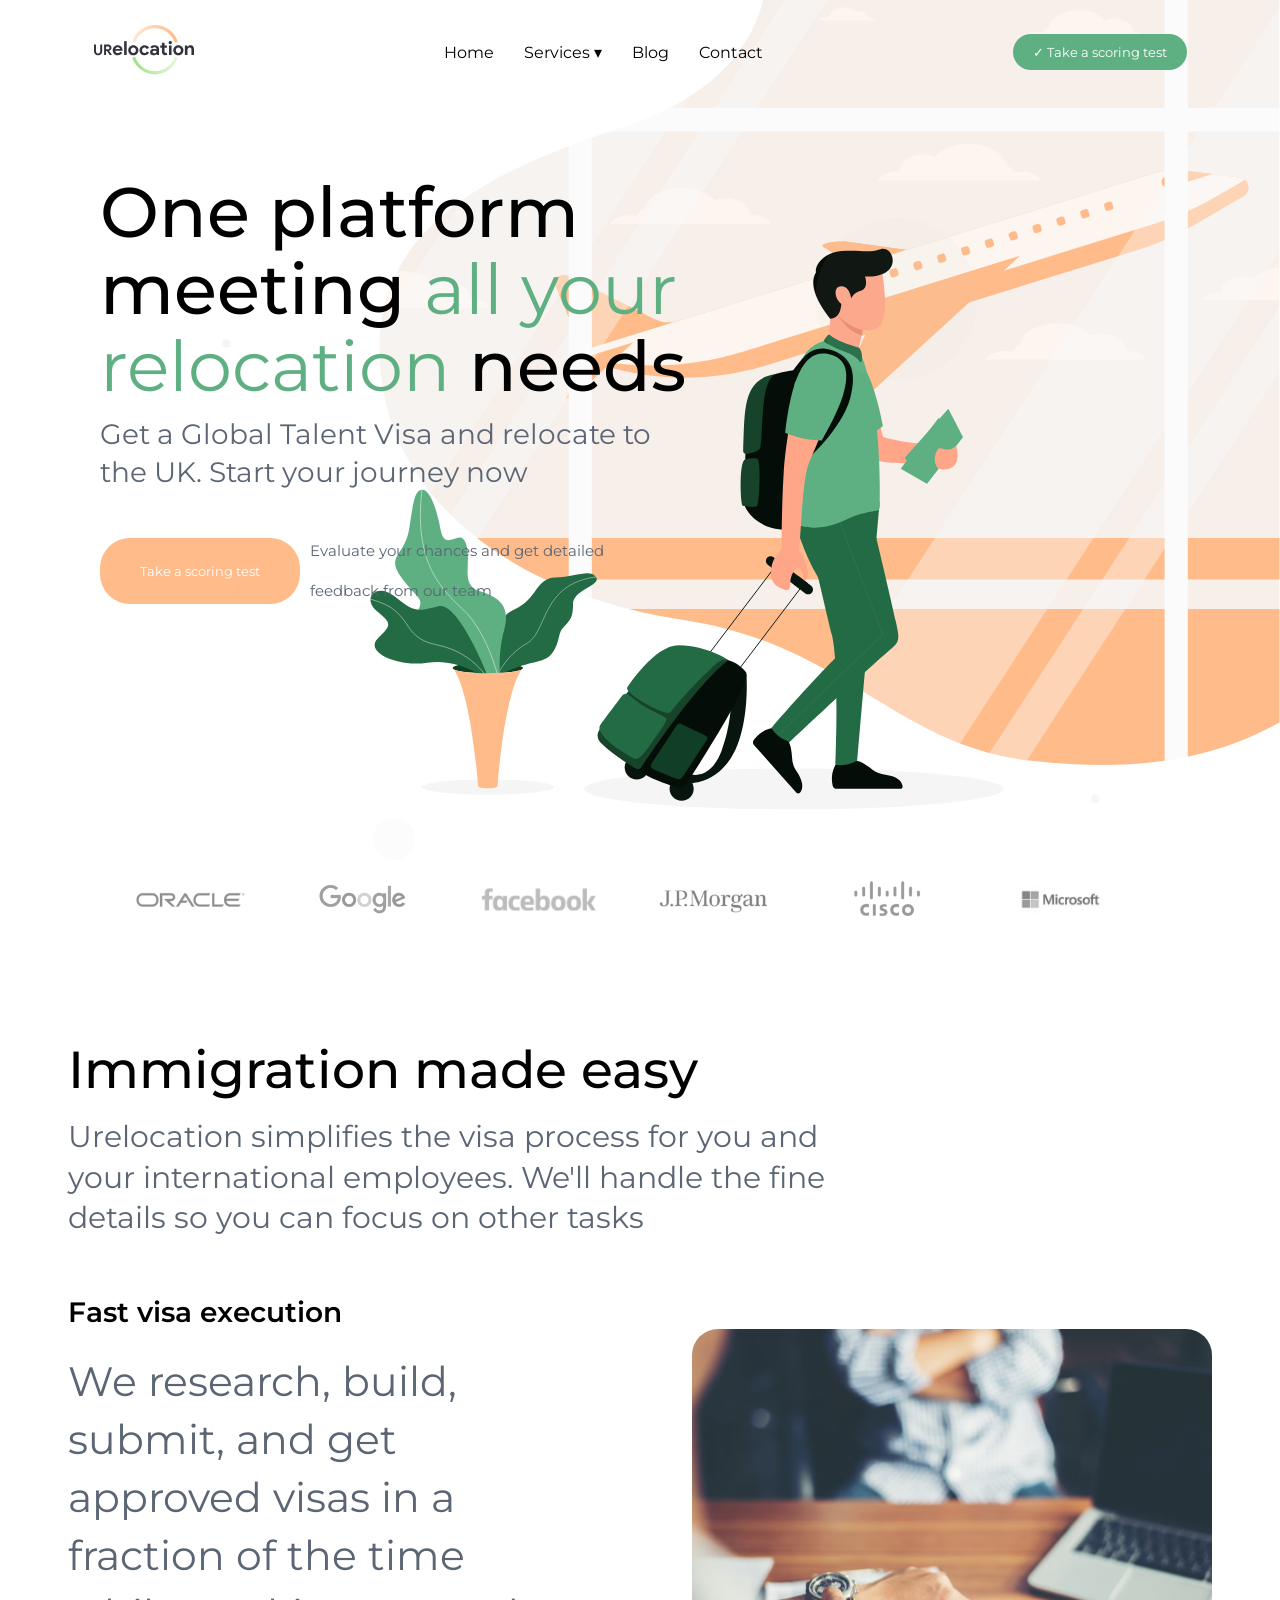
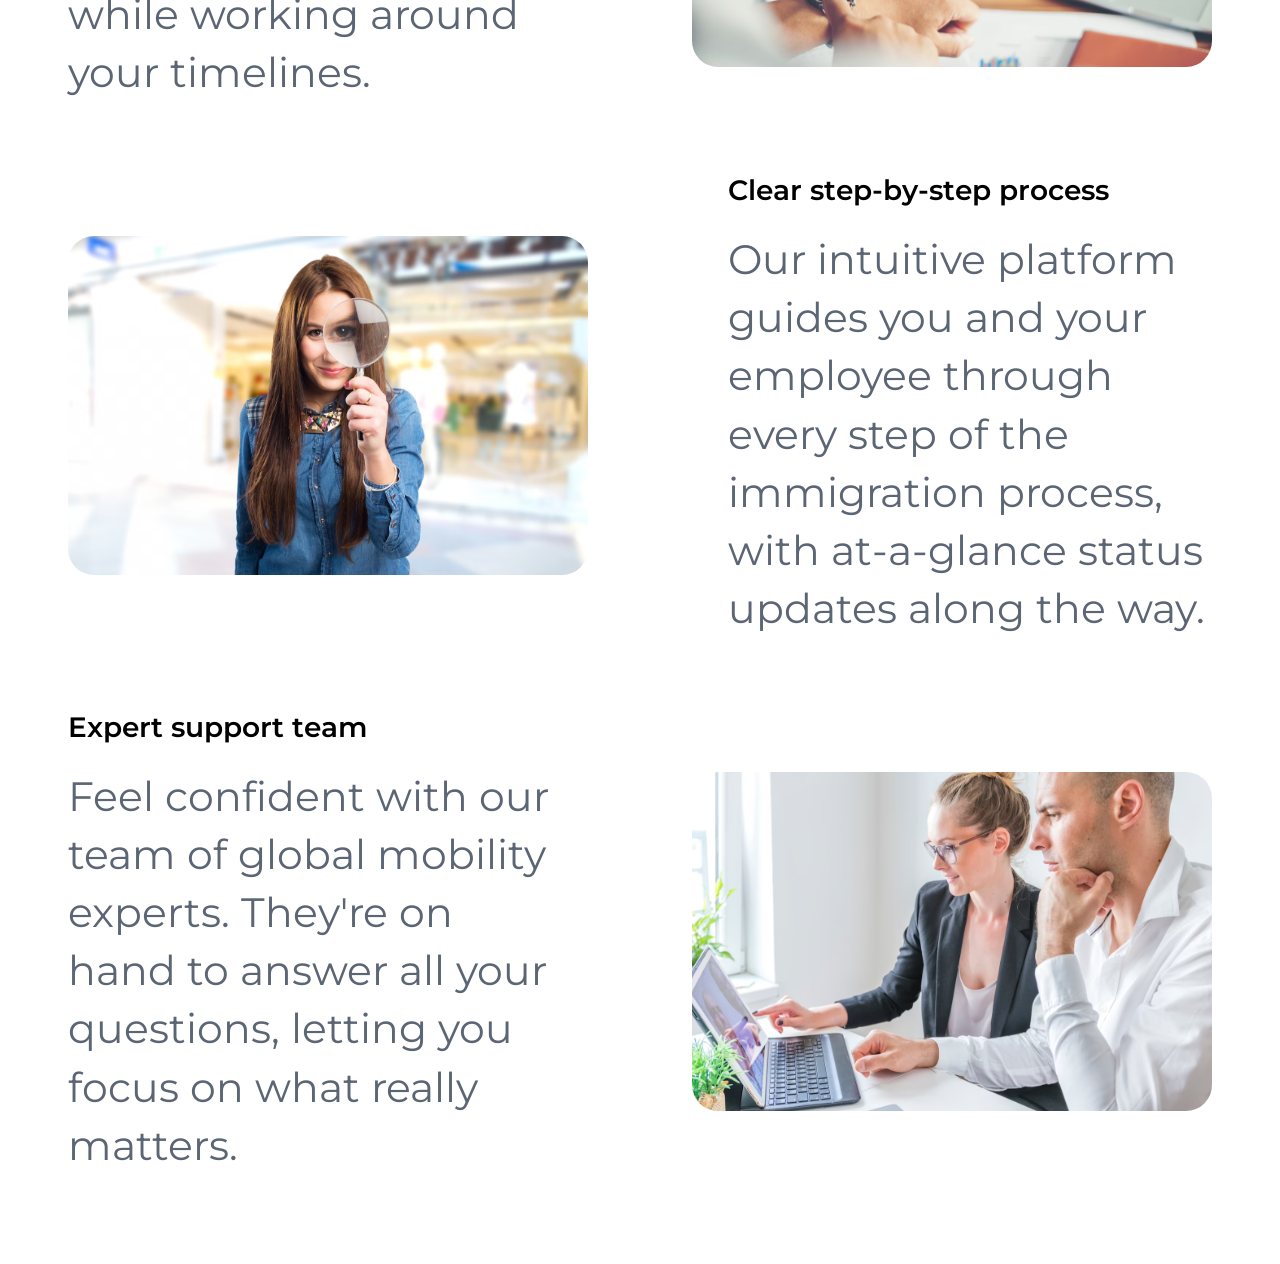
==== pages/index.html @ 4d489d8b "add imigration" ====
﻿<!DOCTYPE html>
<html lang="en">
  <head>
    <meta charset="UTF-8" />
    <meta name="viewport" content="width=device-width, initial-scale=1.0" />
    <title>Relocate</title>
    <link rel="stylesheet" href="../styles/style.css" />
  </head>

  <body>
    <header>
      <nav>
        <div class="items element1">
          <img src="../photos/logo.svg" alt="" />
        </div>
        <div class="items element2">
          <ul>
            <li>Home</li>
            <li class="service">
              Services <span class="arrow">▾</span>
              <ul class="dropdown">
                <li>Global Talent Visa</li>
                <li>Post-relocation</li>
                <li>Settlement in the UK</li>
              </ul>
            </li>
            <li>Blog</li>
            <li>Contact</li>
          </ul>
        </div>
        <div class="items element3">
          <button><span> ✓ </span>Take a scoring test</button>
        </div>
        <div class="items element4">
          <button class="burger-btn" type="button" aria-label="Open menu">
            <img src="../photos/burgerMenu.svg" alt="" />
          </button>
        </div>
      </nav>

      <div class="containerINfo">
        <div class="itm1">
          <h1>One platform meeting <span>all your relocation</span> needs</h1>
          <p class="des">
            Get a Global Talent Visa and relocate to the UK. Start your journey
            now
          </p>
          <div class="containerBtn">
            <button>Take a scoring test</button>
            <p>
              Evaluate your chances and get detailed <br />
              feedback from our team
            </p>
          </div>
        </div>
        <div class="itm2"></div>
      </div>
    </header>
    <main>
      <section class="logoScroll">
        <img src="../photos/Rectangle 1.svg" alt="" />
        <img src="../photos/Rectangle 2.svg" alt="" />
        <img src="../photos/Rectangle 3.svg" alt="" />
        <img src="../photos/Rectangle 4.svg" alt="" />
        <img src="../photos/Rectangle 5.svg" alt="" />
        <img src="../photos/Rectangle 6.svg" alt="" />
        <img src="../photos/Rectangle 7.svg" alt="" />
        <img src="../photos/Rectangle 8.svg" alt="" />
        <img src="../photos/Rectangle 9.svg" alt="" />
        <img src="../photos/Rectangle 3.svg" alt="" />
        <img src="../photos/Rectangle 5.svg" alt="" />
        <img src="../photos/Rectangle 1.svg" alt="" />
      </section>

      <section class="immigration-section">
        <div class="immigration-wrap">
          <h2>Immigration made easy</h2>
          <p class="immigration-lead">
            Urelocation simplifies the visa process for you and your international
            employees. We&apos;ll handle the fine details so you can focus on other
            tasks
          </p>

          <div class="immigration-row">
            <div class="immigration-content">
              <h3>Fast visa execution</h3>
              <p>
                We research, build, submit, and get approved visas in a fraction of
                the time while working around your timelines.
              </p>
            </div>
            <div class="immigration-card">
              <img src="../photos/Rectangle 10.svg" alt="Consultation and visa planning" />
            </div>
          </div>

          <div class="immigration-row reverse">
            <div class="immigration-card">
              <img src="../photos/Rectangle 11.svg" alt="Guided immigration platform" />
            </div>
            <div class="immigration-content">
              <h3>Clear step-by-step process</h3>
              <p>
                Our intuitive platform guides you and your employee through every
                step of the immigration process, with at-a-glance status updates
                along the way.
              </p>
            </div>
          </div>

          <div class="immigration-row">
            <div class="immigration-content">
              <h3>Expert support team</h3>
              <p>
                Feel confident with our team of global mobility experts. They&apos;re
                on hand to answer all your questions, letting you focus on what
                really matters.
              </p>
            </div>
            <div class="immigration-card">
              <img src="../photos/Rectangle 12.svg" alt="Team of global mobility experts" />
            </div>
          </div>
        </div>
      </section>
    </main>
  </body>
</html>
---- styles/style.css ----
﻿@import url("https://fonts.googleapis.com/css2?family=Montserrat:ital,wght@0,100..900;1,100..900&display=swap");

* {
  margin: 0;
  padding: 0;
  box-sizing: border-box;
  font-family: "Montserrat", sans-serif;
  font-optical-sizing: auto;
  font-weight: 400;
  font-style: normal;
  align-items: center;
}
header {
  padding: 25px 0px;
  width: 100%;
  margin: auto;
  background-image: url(../photos/background_for_header.svg);
  background-repeat: no-repeat;
  background-position: right;
  background-size: cover;
  min-height: 620px;
  height: min(100svh, 860px);
}
nav {
display: flex;
max-width: 1200px;
margin: auto;
align-items: center;
justify-content: center;
gap: 250px;
}
.element1 img{
    width: 100px;
}
.element2 ul{
    display: flex;
    list-style: none;
    gap: 30px;
}
.element2 ul li{
    cursor: pointer;
}
.service {
    position: relative;
}
.service .arrow{
    display: inline-block;
    transition: 0.2s ease;
}
.service .dropdown {
  position: absolute;
  top: calc(100% + 8px);
  left: 0;
  min-width: 220px;
  display: none;
  flex-direction: column;
  align-items: flex-start;
  gap: 12px;
  padding: 14px 16px;
  list-style: none;
  background: #5EB083;
  border-radius: 10px;
  box-shadow: 0 8px 22px rgba(0, 0, 0, 0.08);
  z-index: 10;
}
.element2 ul li:hover{
    color: #5EB083;
}
.service .dropdown li {
  color: #fff;
  white-space: nowrap;
}
.service:hover .dropdown {
  display: flex;
}
.service:hover .arrow {
  transform: rotate(180deg);
}
.element3 button{
    background: #5EB083;
    color: white;
    padding: 10px 20px;
    border: none;
    border-radius: 30px;
    cursor: pointer;
}
.element4{
  display: none;
}
.burger-btn{
  border: none;
  background: transparent;
  padding: 0;
  cursor: pointer;
}
.burger-btn img{
  width: 30px;
  height: 30px;
  display: block;
}
.containerINfo{
    padding: 25px 0px;
    max-width: 1200px;
    margin-top: 70px !important;
    margin: auto;
    display: flex;
    justify-content: center;
}
.itm1{
    display: block;
    width: 50% !important;
}
.itm1 h1{
    font-size: 70px;
    font-weight: 500;
    line-height: 1.1;
    margin-bottom: 10px;
}
.des{
    font-size: 28px;
    color: #5B6574;
    line-height: 38px;
    margin-bottom: 10px;
}
.itm1 h1 span {
    color: #5EB083;
}
.containerBtn{
    display: flex;
    gap: 10px;
    padding: 30px 0px;
}
.containerBtn p{
    font-size: 15px;
    line-height: 40px;
    color: #5B6574;
}
.containerBtn button{
    background-color: #FFBB8A;
    color: white;
    cursor: pointer;
    border-radius: 30px;
    border: none;
    padding: 25px 40px;
}
.containerBtn button:hover{
    background-color: transparent;
    border: 2px solid #FFBB8A !important;
    color: #FFBB8A;
    cursor: pointer;
    border-radius: 30px;
    padding: 25px 40px;
}
.itm2{
    width: 40%;

}

main{
    width: 100%;
    margin: auto;
}
.logoScroll{
    max-width: 1050px;
    margin: auto;
    display: flex;
    gap: 16px;
    justify-content: center;
    align-items: center;
    overflow-x: scroll;
    overflow-y: hidden;
    scrollbar-gutter: stable both-edges;
    padding: 6px 12px 14px;
    scrollbar-width: none;
}

.logoScroll::-webkit-scrollbar {
  width: 0;
  height: 0;
}

.logoScroll::-webkit-scrollbar-track {
  background: transparent;
  border-radius: 999px;
}

.logoScroll::-webkit-scrollbar-thumb {
  background: transparent;
  border-radius: 999px;
  border: 0;
}

.logoScroll img {
  flex: 0 0 auto;
}

.immigration-section {
  width: 100%;
  margin-top: 24px;
  padding: 70px 0 90px;
  /* background-color: #06080d; */
  background-image: url(../photos/secondSectionMain.svg);
  background-repeat: no-repeat;
  background-position: top center;
  background-size: cover;
}

.immigration-wrap {
  max-width: 1200px;
  margin: 0 auto;
  padding: 0 28px;
}

.immigration-wrap h2 {
  font-size: 52px;
  line-height: 1.12;
  font-weight: 500;
  color: #000000;
  margin-bottom: 18px;
}

.immigration-lead {
  max-width: 760px;
  font-size: 30px;
  line-height: 1.35;
  color: #5b6574;
  margin-bottom: 56px;
}

.immigration-row {
  display: grid;
  grid-template-columns: minmax(220px, 1fr) minmax(280px, 520px);
  align-items: center;
  column-gap: 140px;
  margin-bottom: 72px;
}

.immigration-content h3 {
  font-size: 28px;
  line-height: 1.25;
  font-weight: 600;
  color: #000000;
  margin-bottom: 22px;
}

.immigration-content p {
  font-size: 41px;
  line-height: 1.42;
  color: #5b6574;
}

.immigration-row.reverse {
  grid-template-columns: minmax(280px, 520px) minmax(220px, 1fr);
}

.immigration-card {
  border-radius: 26px;
  overflow: hidden;
}

.immigration-card img {
  width: 100%;
  height: auto;
  display: block;
}

.immigration-row:last-child {
  margin-bottom: 0;
}

@media (max-width: 900px) {

    body{
        background-color: #FFBB8A !important;
    }
  header {
    background-color: white !important  ;
    padding: 0px 0px;
    background-image: url(../photos/secondBgforheader.svg);
    width: 100%;
    min-height: 540px;
    height: auto;
    background-repeat: no-repeat;
    background-size: 100% auto;
    margin: auto;
    background-position: top left;
  }

  nav {
    max-width: 100%;
    padding: 0 14px;
    gap: 0;
    display: grid;
    grid-template-columns: auto 1fr auto;
    align-items: center;
  }

  .element2 {
    display: none;
  }

  .element1 img {
    width: 120px;
  }

  .element3 {
    justify-self: center;
  }

  .element3 button {
    font-size: 14px;
    padding: 10px 14px;
    border-radius: 28px;
  }

  .element4 {
    display: block;
    justify-self: end;
  }

  .containerINfo{
    max-width: 100%;
    background-color: #FFBB8A;
    display: block;
    margin-top: clamp(370px, 28vh, 280px) !important;
  }

  .itm1{
    width: 100% !important;
  }

  .itm1 h1{
    font-size: 48px;
    line-height: 1.15;
    margin-bottom: 16px;
  }

  .des{
    font-size: 24px;
    line-height: 1.45;
    margin-bottom: 8px;
  }

  .containerBtn{
    flex-direction: column;
    align-items: flex-start;
    gap: 12px;
    padding: 14px 0 0;
  }

  .containerBtn button{
    background-color: #fff;
    color: #E8B792;
    /* padding: 14px 24px; */
    margin: 0 auto;
    border: none;
    transition: border-color 0.25s ease, color 0.25s ease, background-color 0.25s ease;
  }

  .containerBtn button:hover{
    border: 2px solid #fff !important;
    color: #fff;
    background-color: transparent;
  }

  .containerBtn p{
    color: #fff;
    font-size: 14px;
    line-height: 1.6;
    text-align: center;
    width: 100%;
  }

  .itm2{
    display: none;
  }

  main{
    padding: 0 0 26px;
    margin-top: 0;
  }

  .logoScroll{
    justify-content: flex-start;
    gap: 12px;
    padding: 0 14px 12px;
    scrollbar-width: auto;
    scrollbar-color: #5EB083 #EEF3F0;
  }

  .logoScroll::-webkit-scrollbar {
    height: 8px;
    width: auto;
  }

  .logoScroll::-webkit-scrollbar-track {
    background: #EEF3F0;
  }

  .logoScroll::-webkit-scrollbar-thumb {
    background: #5EB083;
    border: 2px solid #EEF3F0;
  }

  .immigration-section {
    margin-top: 0;
    padding: 40px 0 52px;
    background-color: #FFBB8A;
    background-image: none;
  }

  .immigration-wrap {
    padding: 0 20px;
  }

  .immigration-wrap h2 {
    font-size: 44px;
    line-height: 1.12;
    margin-bottom: 14px;
    color: #202538;
  }

  .immigration-lead {
    font-size: 24px;
    line-height: 1.45;
    color: #4f566b;
    margin-bottom: 30px;
  }

  .immigration-row,
  .immigration-row.reverse {
    grid-template-columns: 1fr;
    row-gap: 14px;
    margin-bottom: 24px;
  }

  .immigration-content h3 {
    font-size: 26px;
    line-height: 1.2;
    margin-bottom: 8px;
    color: #202538;
  }

  .immigration-content p {
    font-size: 24px;
    line-height: 1.42;
    color: #4f566b;
  }

  .immigration-row.reverse .immigration-card {
    order: 2;
  }

  .immigration-row.reverse p {
    order: 1;
  }

  .immigration-card {
    border-radius: 20px;
  }
}
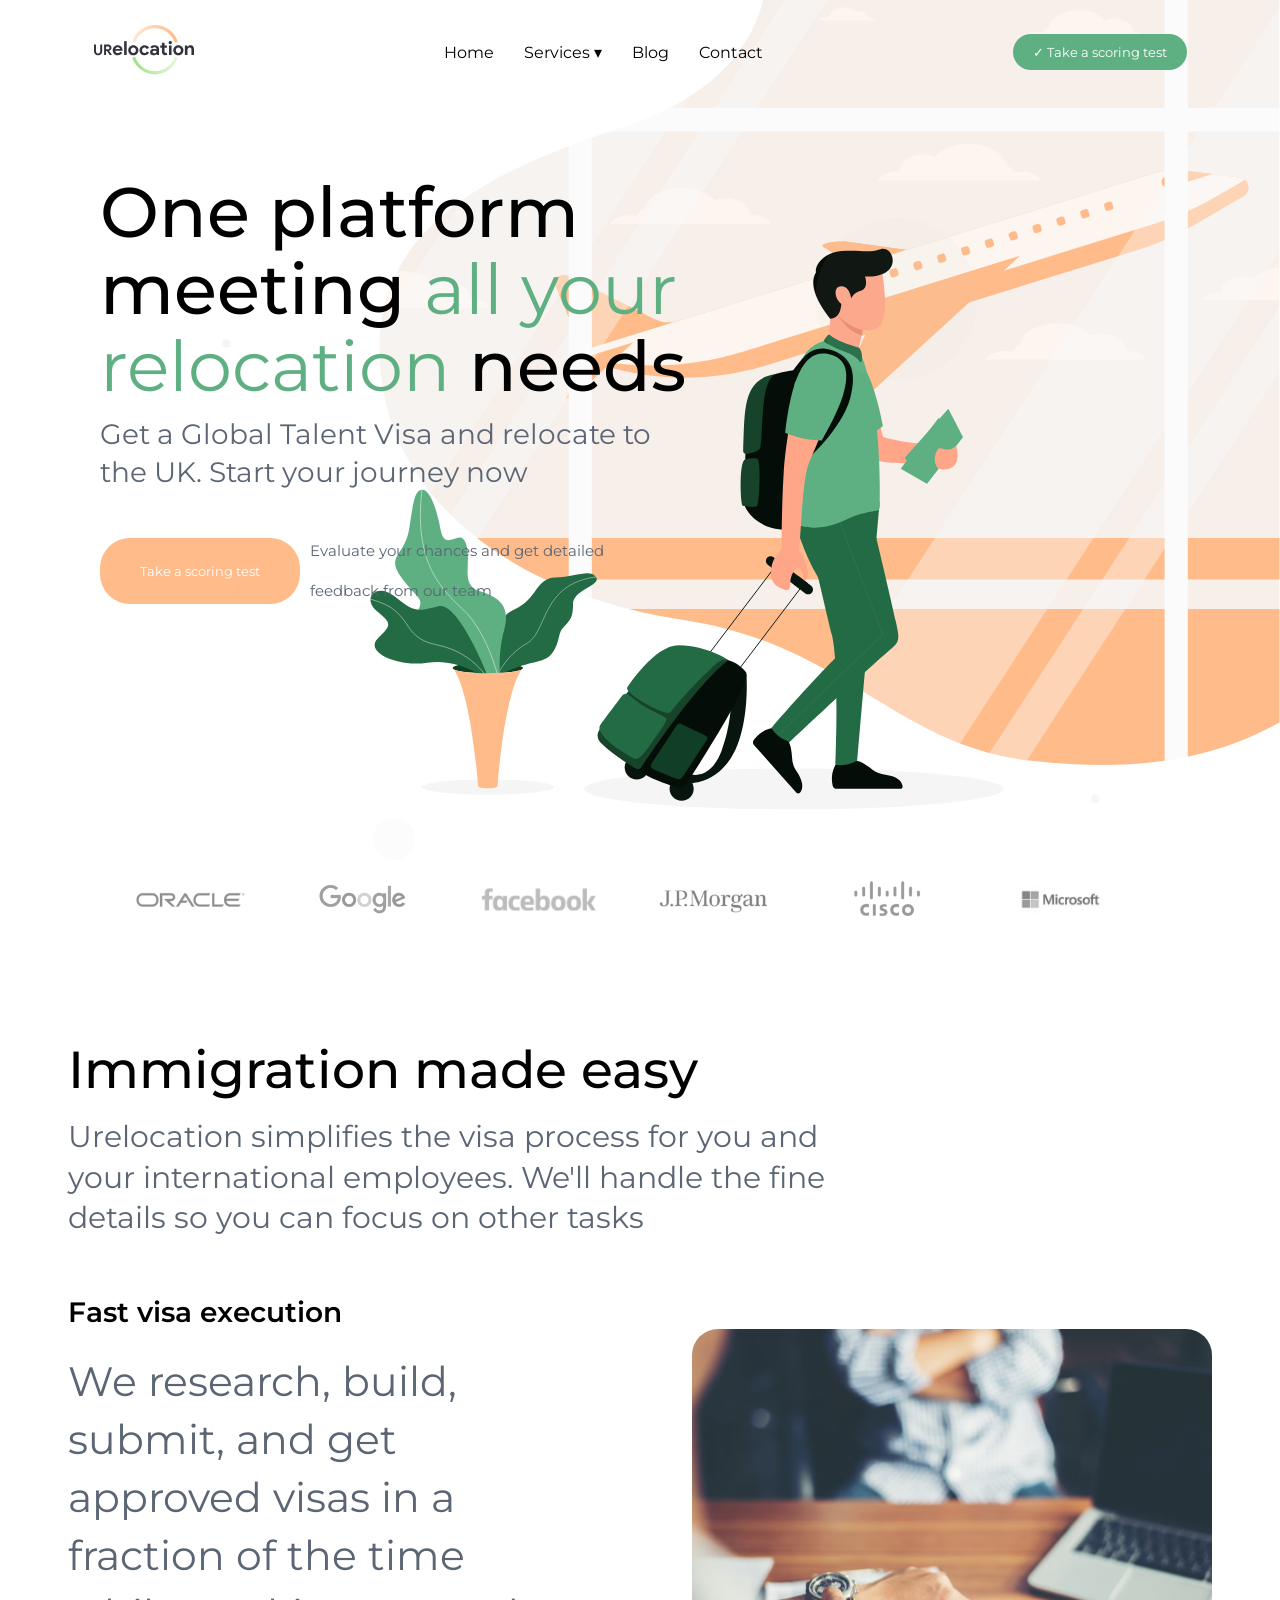
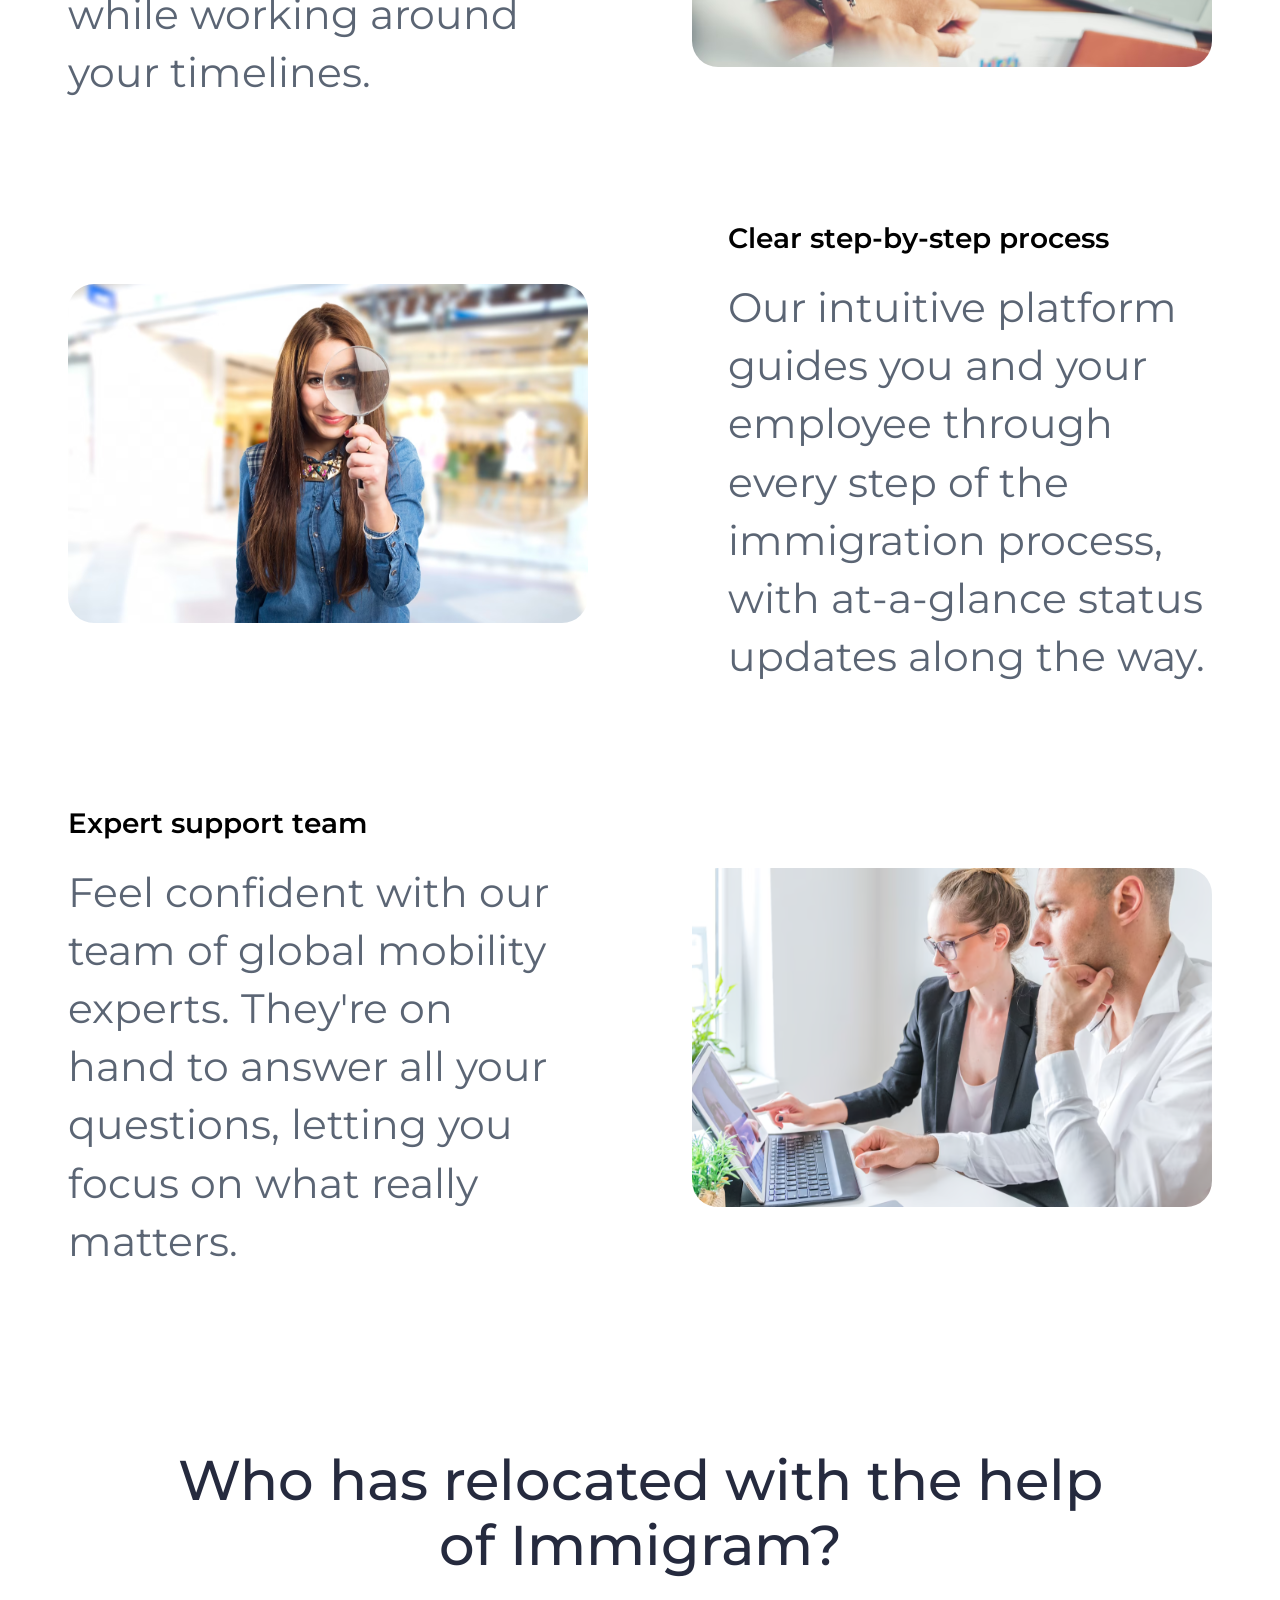
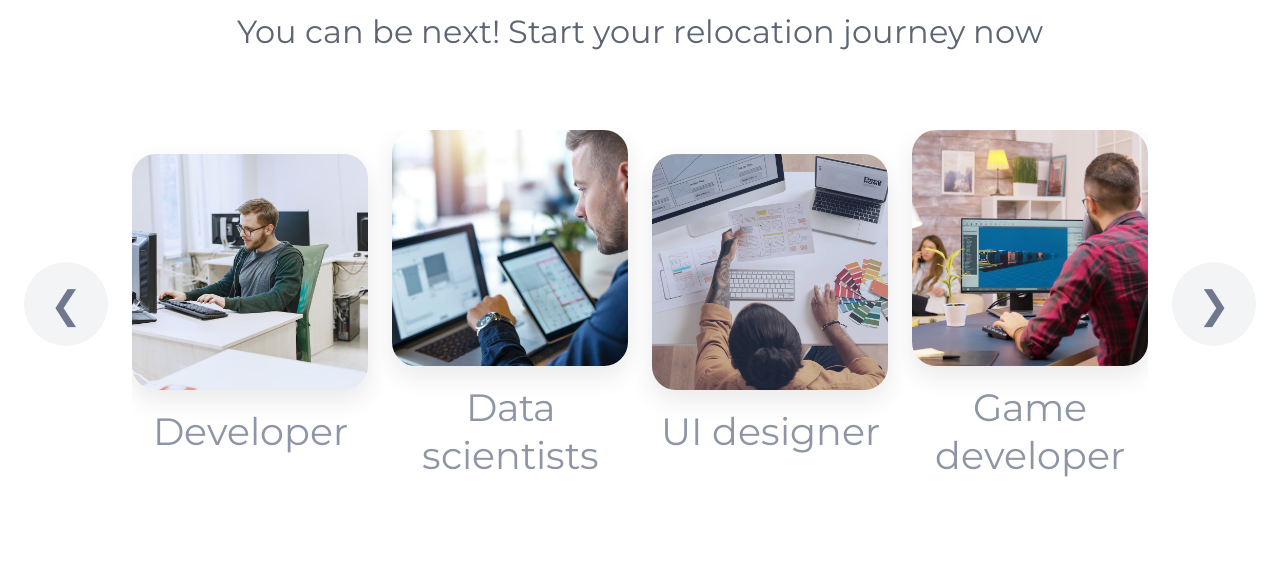
==== commit 878e40fb: "added swiper" ====
--- a/pages/index.html
+++ b/pages/index.html
@@ -123,6 +123,103 @@
           </div>
         </div>
       </section>
+
+      <section class="relocated-section" aria-label="Who has relocated section">
+        <div class="relocated-wrap">
+          <h2>Who has relocated with the help of Immigram?</h2>
+          <p class="relocated-lead">You can be next! Start your relocation journey now</p>
+
+          <div class="relocated-slider" id="relocatedSlider">
+            <button class="slider-arrow prev" type="button" id="relocatedPrev" aria-label="Previous slide">
+              &#10094;
+            </button>
+
+            <div class="relocated-viewport">
+              <div class="relocated-track" id="relocatedTrack">
+                <article class="relocated-card">
+                  <img src="../photos/Rectangle 13.svg" alt="Developer" />
+                  <p>Developer</p>
+                </article>
+                <article class="relocated-card">
+                  <img src="../photos/Rectangle 14.svg" alt="Data scientists" />
+                  <p>Data scientists</p>
+                </article>
+                <article class="relocated-card">
+                  <img src="../photos/Rectangle 15.svg" alt="UI designer" />
+                  <p>UI designer</p>
+                </article>
+                <article class="relocated-card">
+                  <img src="../photos/Rectangle 16.svg" alt="Game developer" />
+                  <p>Game developer</p>
+                </article>
+                <article class="relocated-card">
+                  <img src="../photos/Rectangle 17.svg" alt="Product manager" />
+                  <p>Product manager</p>
+                </article>
+              </div>
+            </div>
+
+            <button class="slider-arrow next" type="button" id="relocatedNext" aria-label="Next slide">
+              &#10095;
+            </button>
+          </div>
+        </div>
+      </section>
     </main>
+
+    <script>
+      (function () {
+        const track = document.getElementById("relocatedTrack");
+        const prevBtn = document.getElementById("relocatedPrev");
+        const nextBtn = document.getElementById("relocatedNext");
+        if (!track || !prevBtn || !nextBtn) return;
+
+        const cards = Array.from(track.querySelectorAll(".relocated-card"));
+        let index = 0;
+        let perView = 4;
+
+        function getPerView() {
+          if (window.innerWidth <= 600) return 1;
+          if (window.innerWidth <= 900) return 2;
+          if (window.innerWidth <= 1280) return 3;
+          return 4;
+        }
+
+        function updateArrows() {
+          prevBtn.disabled = false;
+          nextBtn.disabled = false;
+        }
+
+        function render() {
+          perView = getPerView();
+          const maxIndex = Math.max(0, cards.length - perView);
+          if (index > maxIndex) index = maxIndex;
+          if (index < 0) index = 0;
+
+          const card = cards[0];
+          const gap = window.innerWidth <= 900 ? 12 : 24;
+          const cardWidth = card ? card.getBoundingClientRect().width : 0;
+          const shift = (cardWidth + gap) * index;
+          track.style.transform = "translateX(-" + shift + "px)";
+
+          updateArrows();
+        }
+
+        prevBtn.addEventListener("click", function () {
+          const maxIndex = Math.max(0, cards.length - perView);
+          index = index <= 0 ? maxIndex : index - 1;
+          render();
+        });
+
+        nextBtn.addEventListener("click", function () {
+          const maxIndex = Math.max(0, cards.length - perView);
+          index = index >= maxIndex ? 0 : index + 1;
+          render();
+        });
+
+        window.addEventListener("resize", render);
+        render();
+      })();
+    </script>
   </body>
 </html>
--- a/styles/style.css
+++ b/styles/style.css
@@ -232,7 +232,7 @@
   grid-template-columns: minmax(220px, 1fr) minmax(280px, 520px);
   align-items: center;
   column-gap: 140px;
-  margin-bottom: 72px;
+  margin-bottom: 120px;
 }
 
 .immigration-content h3 {
@@ -266,6 +266,109 @@
 
 .immigration-row:last-child {
   margin-bottom: 0;
+}
+
+.relocated-section {
+  padding: 88px 0 96px;
+  background: transparent;
+}
+
+.relocated-wrap {
+  max-width: 1500px;
+  margin: 0 auto;
+  padding: 0 24px;
+}
+
+.relocated-wrap h2 {
+  max-width: 980px;
+  margin: 0 auto;
+  text-align: center;
+  font-size: 56px;
+  line-height: 1.15;
+  font-weight: 500;
+  color: #252a3e;
+}
+
+.relocated-lead {
+  margin-top: 34px;
+  text-align: center;
+  font-size: 32px;
+  line-height: 1.34;
+  color: #5b6574;
+}
+
+.relocated-slider {
+  margin-top: 76px;
+  display: grid;
+  grid-template-columns: 84px 1fr 84px;
+  align-items: center;
+  column-gap: 24px;
+}
+
+.slider-arrow {
+  width: 84px;
+  height: 84px;
+  border-radius: 999px;
+  border: none;
+  background: #f3f4f6;
+  color: #70788f;
+  font-size: 38px;
+  cursor: pointer;
+  transition: transform 0.2s ease, opacity 0.2s ease;
+}
+
+.slider-arrow:hover {
+  background: #5EB083;
+  color: #ffffff;
+  transform: scale(1.05);
+}
+
+.slider-arrow:disabled {
+  opacity: 0.45;
+  cursor: not-allowed;
+}
+
+.relocated-viewport {
+  overflow: hidden;
+}
+
+.relocated-track {
+  display: flex;
+  gap: 24px;
+  transition: transform 0.35s ease;
+  will-change: transform;
+}
+
+.relocated-card {
+  flex: 0 0 calc((100% - 72px) / 4);
+}
+
+.relocated-card img {
+  width: 100%;
+  height: auto;
+  display: block;
+  border-radius: 24px;
+  box-shadow: 0 10px 24px rgba(37, 42, 62, 0.1);
+  transition: transform 0.3s ease, box-shadow 0.3s ease, filter 0.3s ease;
+}
+
+.relocated-card p {
+  margin-top: 18px;
+  text-align: center;
+  font-size: 38px;
+  line-height: 1.25;
+  color: #8e95a6;
+  transition: color 0.25s ease;
+}
+
+.relocated-card:hover p {
+  color: #5EB083;
+}
+
+.relocated-card:hover img {
+  transform: translateY(-6px) scale(1.03);
+  box-shadow: 0 14px 28px rgba(37, 42, 62, 0.14);
+  filter: saturate(1.05);
 }
 
 @media (max-width: 900px) {
@@ -451,11 +554,88 @@
     order: 2;
   }
 
-  .immigration-row.reverse p {
+  .immigration-row.reverse .immigration-content {
     order: 1;
   }
 
   .immigration-card {
     border-radius: 20px;
   }
-}
+
+  .relocated-section {
+    background: #FFBB8A;
+    padding: 42px 0 52px;
+  }
+
+  .relocated-wrap {
+    padding: 0 16px;
+  }
+
+  .relocated-wrap h2 {
+    max-width: 100%;
+    font-size: 40px;
+    line-height: 1.16;
+    color: #202538;
+  }
+
+  .relocated-lead {
+    margin-top: 16px;
+    font-size: 22px;
+    line-height: 1.4;
+    color: #4f566b;
+  }
+
+  .relocated-slider {
+    margin-top: 26px;
+    grid-template-columns: 52px 1fr 52px;
+    column-gap: 10px;
+  }
+
+  .slider-arrow {
+    width: 52px;
+    height: 52px;
+    font-size: 24px;
+  }
+
+  .relocated-track {
+    gap: 12px;
+  }
+
+  .relocated-card {
+    flex: 0 0 calc((100% - 12px) / 2);
+  }
+
+  .relocated-card img {
+    border-radius: 14px;
+  }
+
+  .relocated-card p {
+    margin-top: 10px;
+    font-size: 18px;
+  }
+}
+
+@media (max-width: 600px) {
+  .relocated-slider {
+    grid-template-columns: 44px 1fr 44px;
+    column-gap: 8px;
+    align-items: center;
+  }
+
+  .relocated-viewport {
+    overflow: hidden;
+  }
+
+  .slider-arrow {
+    display: grid;
+    place-items: center;
+    width: 44px;
+    height: 44px;
+    font-size: 20px;
+    box-shadow: 0 6px 16px rgba(37, 42, 62, 0.16);
+  }
+
+  .relocated-card {
+    flex: 0 0 100%;
+  }
+}
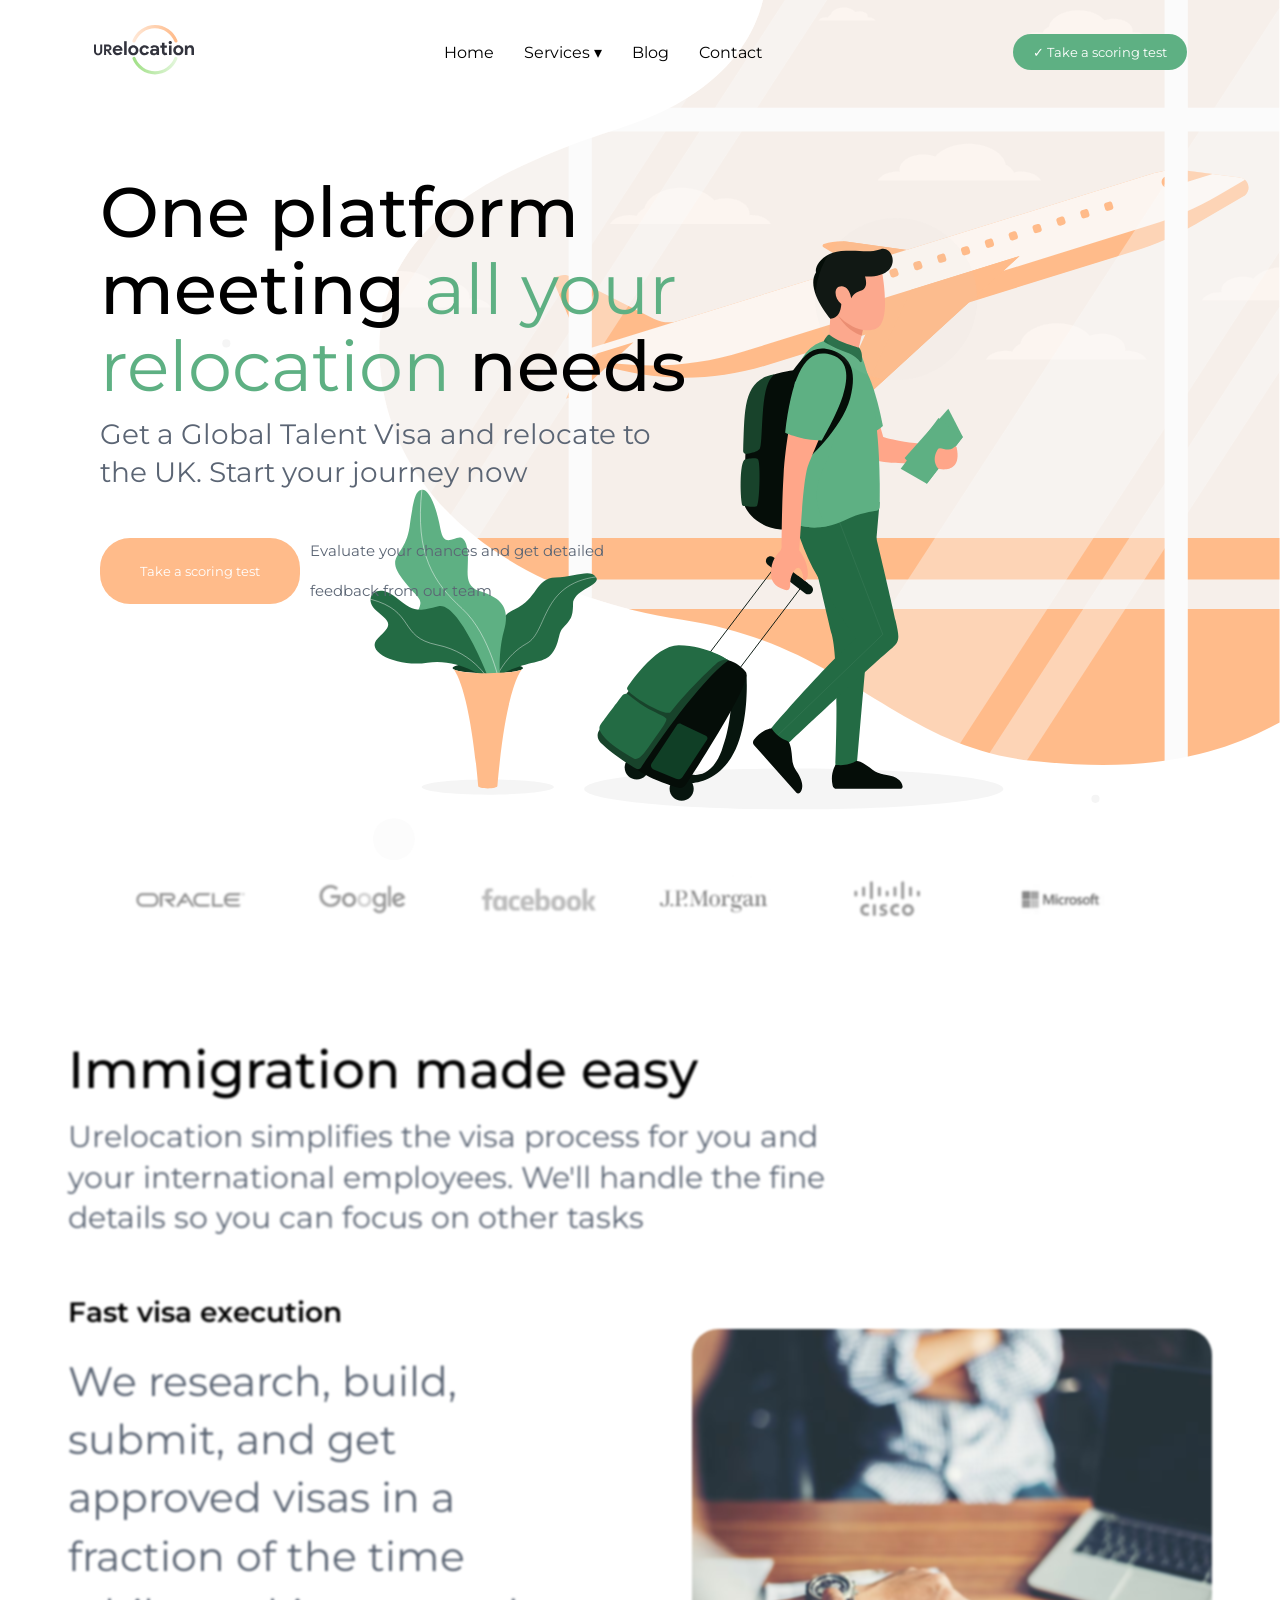
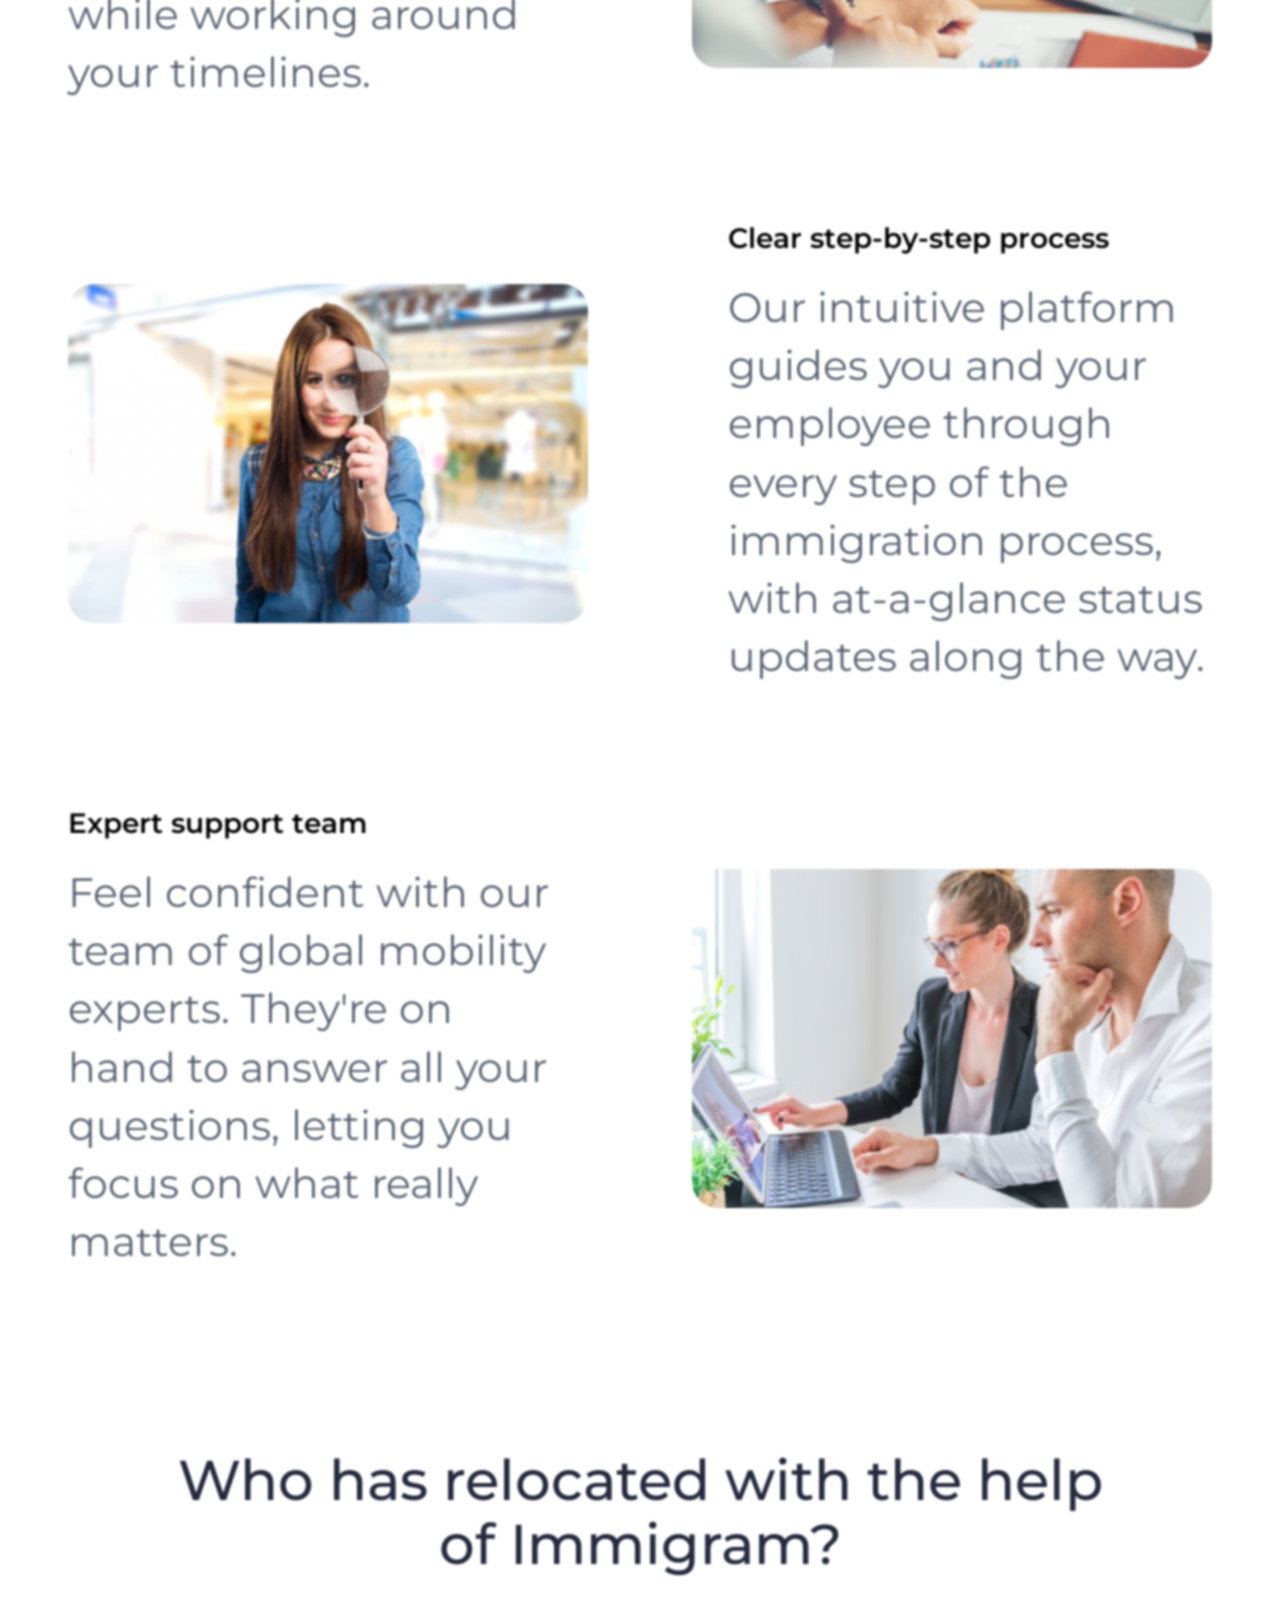
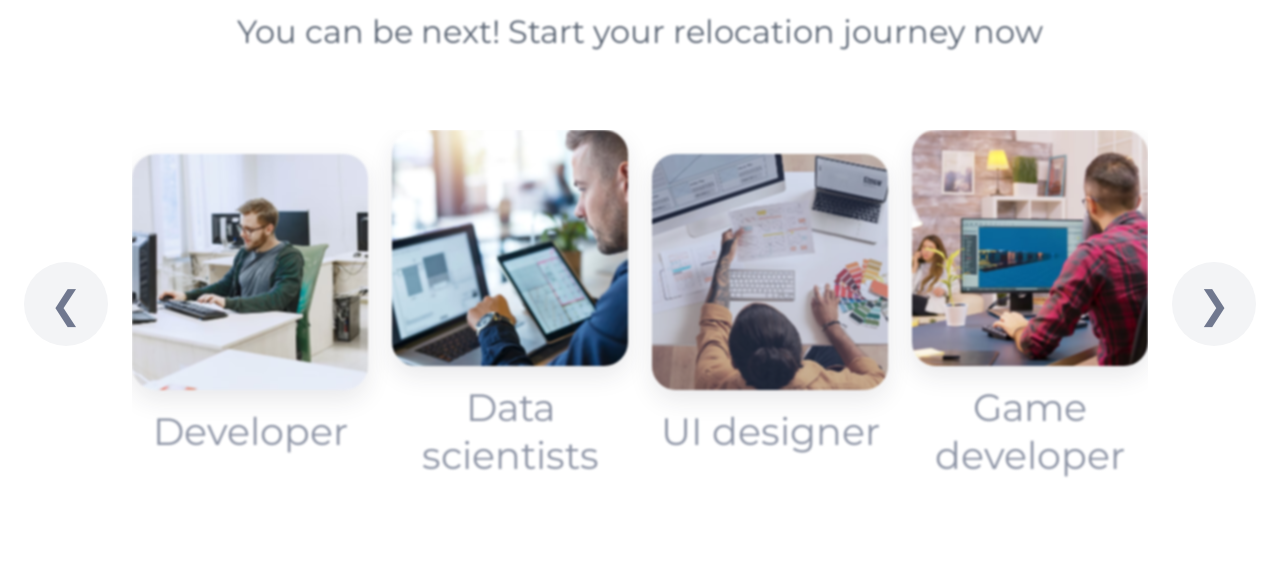
==== commit 667a8ed0: "add animation" ====
--- a/pages/index.html
+++ b/pages/index.html
@@ -17,8 +17,16 @@
           <ul>
             <li>Home</li>
             <li class="service">
-              Services <span class="arrow">▾</span>
-              <ul class="dropdown">
+              <button
+                class="service-btn"
+                type="button"
+                aria-expanded="false"
+                aria-controls="servicesDropdown"
+                id="servicesBtn"
+              >
+                Services <span class="arrow" aria-hidden="true">▾</span>
+              </button>
+              <ul class="dropdown" id="servicesDropdown">
                 <li>Global Talent Visa</li>
                 <li>Post-relocation</li>
                 <li>Settlement in the UK</li>
@@ -32,7 +40,14 @@
           <button><span> ✓ </span>Take a scoring test</button>
         </div>
         <div class="items element4">
-          <button class="burger-btn" type="button" aria-label="Open menu">
+          <button
+            class="burger-btn"
+            type="button"
+            aria-label="Open menu"
+            aria-controls="mobileMenu"
+            aria-expanded="false"
+            id="burgerBtn"
+          >
             <img src="../photos/burgerMenu.svg" alt="" />
           </button>
         </div>
@@ -56,6 +71,28 @@
         <div class="itm2"></div>
       </div>
     </header>
+    <aside class="mobile-menu" id="mobileMenu" aria-hidden="true">
+      <button class="mobile-close" type="button" aria-label="Close menu" id="mobileCloseBtn">
+        &#10005;
+      </button>
+
+      <ul class="mobile-links">
+        <li><a href="#">Home</a></li>
+        <li class="mobile-services open" id="mobileServices">
+          <button class="mobile-services-btn" type="button" aria-expanded="true">
+            Services <span class="mobile-chevron" aria-hidden="true"></span>
+          </button>
+          <ul class="mobile-submenu">
+            <li><a href="#">Global Talent Visa</a></li>
+            <li><a href="#">Post-relocation</a></li>
+            <li><a href="#">Settlement in the UK</a></li>
+          </ul>
+        </li>
+        <li><a href="#">Blog</a></li>
+        <li><a href="#">Contact</a></li>
+      </ul>
+    </aside>
+    <div class="mobile-overlay" id="mobileOverlay"></div>
     <main>
       <section class="logoScroll">
         <img src="../photos/Rectangle 1.svg" alt="" />
@@ -169,6 +206,33 @@
 
     <script>
       (function () {
+        const serviceItem = document.querySelector(".service");
+        const serviceBtn = document.getElementById("servicesBtn");
+
+        if (serviceItem && serviceBtn) {
+          serviceBtn.addEventListener("click", function (event) {
+            event.stopPropagation();
+            const isOpen = serviceItem.classList.toggle("open");
+            serviceBtn.setAttribute("aria-expanded", String(isOpen));
+          });
+
+          document.addEventListener("click", function (event) {
+            if (!serviceItem.contains(event.target)) {
+              serviceItem.classList.remove("open");
+              serviceBtn.setAttribute("aria-expanded", "false");
+            }
+          });
+
+          document.addEventListener("keydown", function (event) {
+            if (event.key === "Escape") {
+              serviceItem.classList.remove("open");
+              serviceBtn.setAttribute("aria-expanded", "false");
+            }
+          });
+        }
+      })();
+
+      (function () {
         const track = document.getElementById("relocatedTrack");
         const prevBtn = document.getElementById("relocatedPrev");
         const nextBtn = document.getElementById("relocatedNext");
@@ -220,6 +284,101 @@
         window.addEventListener("resize", render);
         render();
       })();
+
+      (function () {
+        const selectors = [
+          "nav",
+          ".containerINfo .itm1",
+          ".logoScroll",
+          ".immigration-wrap > h2",
+          ".immigration-wrap > .immigration-lead",
+          ".immigration-row",
+          ".relocated-wrap > h2",
+          ".relocated-wrap > .relocated-lead",
+          ".relocated-card"
+        ];
+
+        const revealItems = Array.from(
+          document.querySelectorAll(selectors.join(","))
+        );
+
+        if (!revealItems.length) return;
+
+        revealItems.forEach(function (element, index) {
+          element.classList.add("reveal-on-scroll");
+          element.style.setProperty("--reveal-delay", String((index % 4) * 90) + "ms");
+        });
+
+        const observer = new IntersectionObserver(
+          function (entries) {
+            entries.forEach(function (entry) {
+              if (entry.isIntersecting) {
+                entry.target.classList.add("in-view");
+              } else {
+                entry.target.classList.remove("in-view");
+              }
+            });
+          },
+          {
+            threshold: 0.2,
+            rootMargin: "0px 0px -8% 0px"
+          }
+        );
+
+        revealItems.forEach(function (element) {
+          observer.observe(element);
+        });
+      })();
+
+      (function () {
+        const burgerBtn = document.getElementById("burgerBtn");
+        const mobileMenu = document.getElementById("mobileMenu");
+        const closeBtn = document.getElementById("mobileCloseBtn");
+        const overlay = document.getElementById("mobileOverlay");
+        const mobileServices = document.getElementById("mobileServices");
+        const servicesBtn = mobileServices
+          ? mobileServices.querySelector(".mobile-services-btn")
+          : null;
+
+        if (!burgerBtn || !mobileMenu || !closeBtn || !overlay || !servicesBtn) return;
+
+        function openMenu() {
+          mobileMenu.classList.add("open");
+          overlay.classList.add("show");
+          document.body.classList.add("menu-open");
+          burgerBtn.setAttribute("aria-expanded", "true");
+          mobileMenu.setAttribute("aria-hidden", "false");
+        }
+
+        function closeMenu() {
+          mobileMenu.classList.remove("open");
+          overlay.classList.remove("show");
+          document.body.classList.remove("menu-open");
+          burgerBtn.setAttribute("aria-expanded", "false");
+          mobileMenu.setAttribute("aria-hidden", "true");
+        }
+
+        burgerBtn.addEventListener("click", openMenu);
+        closeBtn.addEventListener("click", closeMenu);
+        overlay.addEventListener("click", closeMenu);
+
+        servicesBtn.addEventListener("click", function () {
+          const isOpen = mobileServices.classList.toggle("open");
+          servicesBtn.setAttribute("aria-expanded", String(isOpen));
+        });
+
+        window.addEventListener("resize", function () {
+          if (window.innerWidth > 900) {
+            closeMenu();
+          }
+        });
+
+        document.addEventListener("keydown", function (event) {
+          if (event.key === "Escape" && mobileMenu.classList.contains("open")) {
+            closeMenu();
+          }
+        });
+      })();
     </script>
   </body>
 </html>
--- a/styles/style.css
+++ b/styles/style.css
@@ -10,6 +10,20 @@
   font-style: normal;
   align-items: center;
 }
+
+html,
+body {
+  -ms-overflow-style: none;
+  scrollbar-width: none;
+}
+
+html::-webkit-scrollbar,
+body::-webkit-scrollbar {
+  display: none;
+  width: 0;
+  height: 0;
+}
+
 header {
   padding: 25px 0px;
   width: 100%;
@@ -28,6 +42,8 @@
 align-items: center;
 justify-content: center;
 gap: 250px;
+position: relative;
+z-index: 120;
 }
 .element1 img{
     width: 100px;
@@ -42,6 +58,17 @@
 }
 .service {
     position: relative;
+}
+.service-btn{
+  border: none;
+  background: transparent;
+  padding: 0;
+  font: inherit;
+  color: inherit;
+  display: inline-flex;
+  align-items: center;
+  gap: 4px;
+  cursor: pointer;
 }
 .service .arrow{
     display: inline-block;
@@ -61,7 +88,7 @@
   background: #5EB083;
   border-radius: 10px;
   box-shadow: 0 8px 22px rgba(0, 0, 0, 0.08);
-  z-index: 10;
+  z-index: 240;
 }
 .element2 ul li:hover{
     color: #5EB083;
@@ -69,11 +96,20 @@
 .service .dropdown li {
   color: #fff;
   white-space: nowrap;
-}
-.service:hover .dropdown {
+  width: 100%;
+  padding: 8px 10px;
+  border-radius: 8px;
+  transition: background-color 0.2s ease, color 0.2s ease;
+}
+
+.service .dropdown li:hover {
+  background: #ffffff;
+  color: #5EB083;
+}
+.service.open .dropdown {
   display: flex;
 }
-.service:hover .arrow {
+.service.open .arrow {
   transform: rotate(180deg);
 }
 .element3 button{
@@ -98,6 +134,132 @@
   height: 30px;
   display: block;
 }
+
+body.menu-open {
+  overflow: hidden;
+}
+
+.mobile-menu {
+  position: fixed;
+  top: 0;
+  right: 0;
+  width: min(86vw, 360px);
+  height: 100svh;
+  background: #ffffff;
+  z-index: 1200;
+  padding: 28px 38px 40px;
+  display: none;
+  transform: translateX(100%);
+  opacity: 0;
+  pointer-events: none;
+  transition: transform 0.42s cubic-bezier(0.22, 1, 0.36, 1), opacity 0.3s ease;
+}
+
+.mobile-menu.open {
+  transform: translateX(0);
+  opacity: 1;
+  pointer-events: auto;
+}
+
+.mobile-close {
+  margin-left: auto;
+  width: 40px;
+  height: 40px;
+  border: none;
+  border-radius: 999px;
+  background: transparent;
+  font-size: 34px;
+  line-height: 1;
+  color: #111111;
+  cursor: pointer;
+}
+
+.mobile-links {
+  list-style: none;
+  margin-top: 36px;
+  display: flex;
+  flex-direction: column;
+  gap: 22px;
+  align-items: flex-start;
+}
+
+.mobile-links a,
+.mobile-services-btn {
+  text-decoration: none;
+  color: #1f2433;
+  font-size: 22px;
+  line-height: 1.2;
+  font-weight: 500;
+}
+
+.mobile-services {
+  width: 100%;
+}
+
+.mobile-services-btn {
+  border: none;
+  background: transparent;
+  padding: 0;
+  display: inline-flex;
+  gap: 10px;
+  align-items: center;
+  color: #5EB083;
+  cursor: pointer;
+}
+
+.mobile-chevron {
+  width: 8px;
+  height: 8px;
+  display: inline-block;
+  border-right: 2px solid #5EB083;
+  border-bottom: 2px solid #5EB083;
+  transform: rotate(45deg) translateY(-1px);
+  transform-origin: center;
+  transition: transform 0.25s ease;
+}
+
+.mobile-submenu {
+  list-style: none;
+  max-height: 0;
+  opacity: 0;
+  overflow: hidden;
+  transition: max-height 0.4s ease, opacity 0.28s ease;
+  display: flex;
+  flex-direction: column;
+  gap: 18px;
+  align-items: flex-start;
+}
+
+.mobile-submenu a {
+  color: #8e95a6;
+  font-size: 18px;
+  font-weight: 400;
+}
+
+.mobile-services.open .mobile-submenu {
+  margin-top: 18px;
+  max-height: 260px;
+  opacity: 1;
+}
+
+.mobile-services.open .mobile-chevron {
+  transform: rotate(-135deg) translateY(-1px);
+}
+
+.mobile-overlay {
+  position: fixed;
+  inset: 0;
+  background: rgba(16, 22, 36, 0.25);
+  opacity: 0;
+  pointer-events: none;
+  transition: opacity 0.3s ease;
+  z-index: 1100;
+}
+
+.mobile-overlay.show {
+  opacity: 1;
+  pointer-events: auto;
+}
 .containerINfo{
     padding: 25px 0px;
     max-width: 1200px;
@@ -105,6 +267,8 @@
     margin: auto;
     display: flex;
     justify-content: center;
+    position: relative;
+    z-index: 20;
 }
 .itm1{
     display: block;
@@ -369,6 +533,24 @@
   transform: translateY(-6px) scale(1.03);
   box-shadow: 0 14px 28px rgba(37, 42, 62, 0.14);
   filter: saturate(1.05);
+}
+
+.reveal-on-scroll {
+  opacity: 0;
+  transform: translateY(30px) scale(0.985);
+  filter: blur(1px);
+  transition:
+    opacity 0.95s cubic-bezier(0.22, 1, 0.36, 1),
+    transform 0.95s cubic-bezier(0.22, 1, 0.36, 1),
+    filter 0.95s cubic-bezier(0.22, 1, 0.36, 1);
+  transition-delay: var(--reveal-delay, 0ms);
+  will-change: opacity, transform, filter;
+}
+
+.reveal-on-scroll.in-view {
+  opacity: 1;
+  transform: translateY(0) scale(1);
+  filter: blur(0);
 }
 
 @media (max-width: 900px) {
@@ -421,6 +603,10 @@
     justify-self: end;
   }
 
+  .mobile-menu {
+    display: block;
+  }
+
   .containerINfo{
     max-width: 100%;
     background-color: #FFBB8A;
@@ -616,6 +802,33 @@
 }
 
 @media (max-width: 600px) {
+  .mobile-menu {
+    width: 100%;
+    padding: 20px 32px 34px;
+  }
+
+  .mobile-close {
+    width: 34px;
+    height: 34px;
+    font-size: 30px;
+  }
+
+  .mobile-links {
+    margin-top: 28px;
+    gap: 20px;
+  }
+
+  .mobile-links a,
+  .mobile-services-btn {
+    font-size: 20px;
+  }
+
+  .mobile-submenu a {
+    font-size: 17px;
+  }
+}
+
+@media (max-width: 600px) {
   .relocated-slider {
     grid-template-columns: 44px 1fr 44px;
     column-gap: 8px;
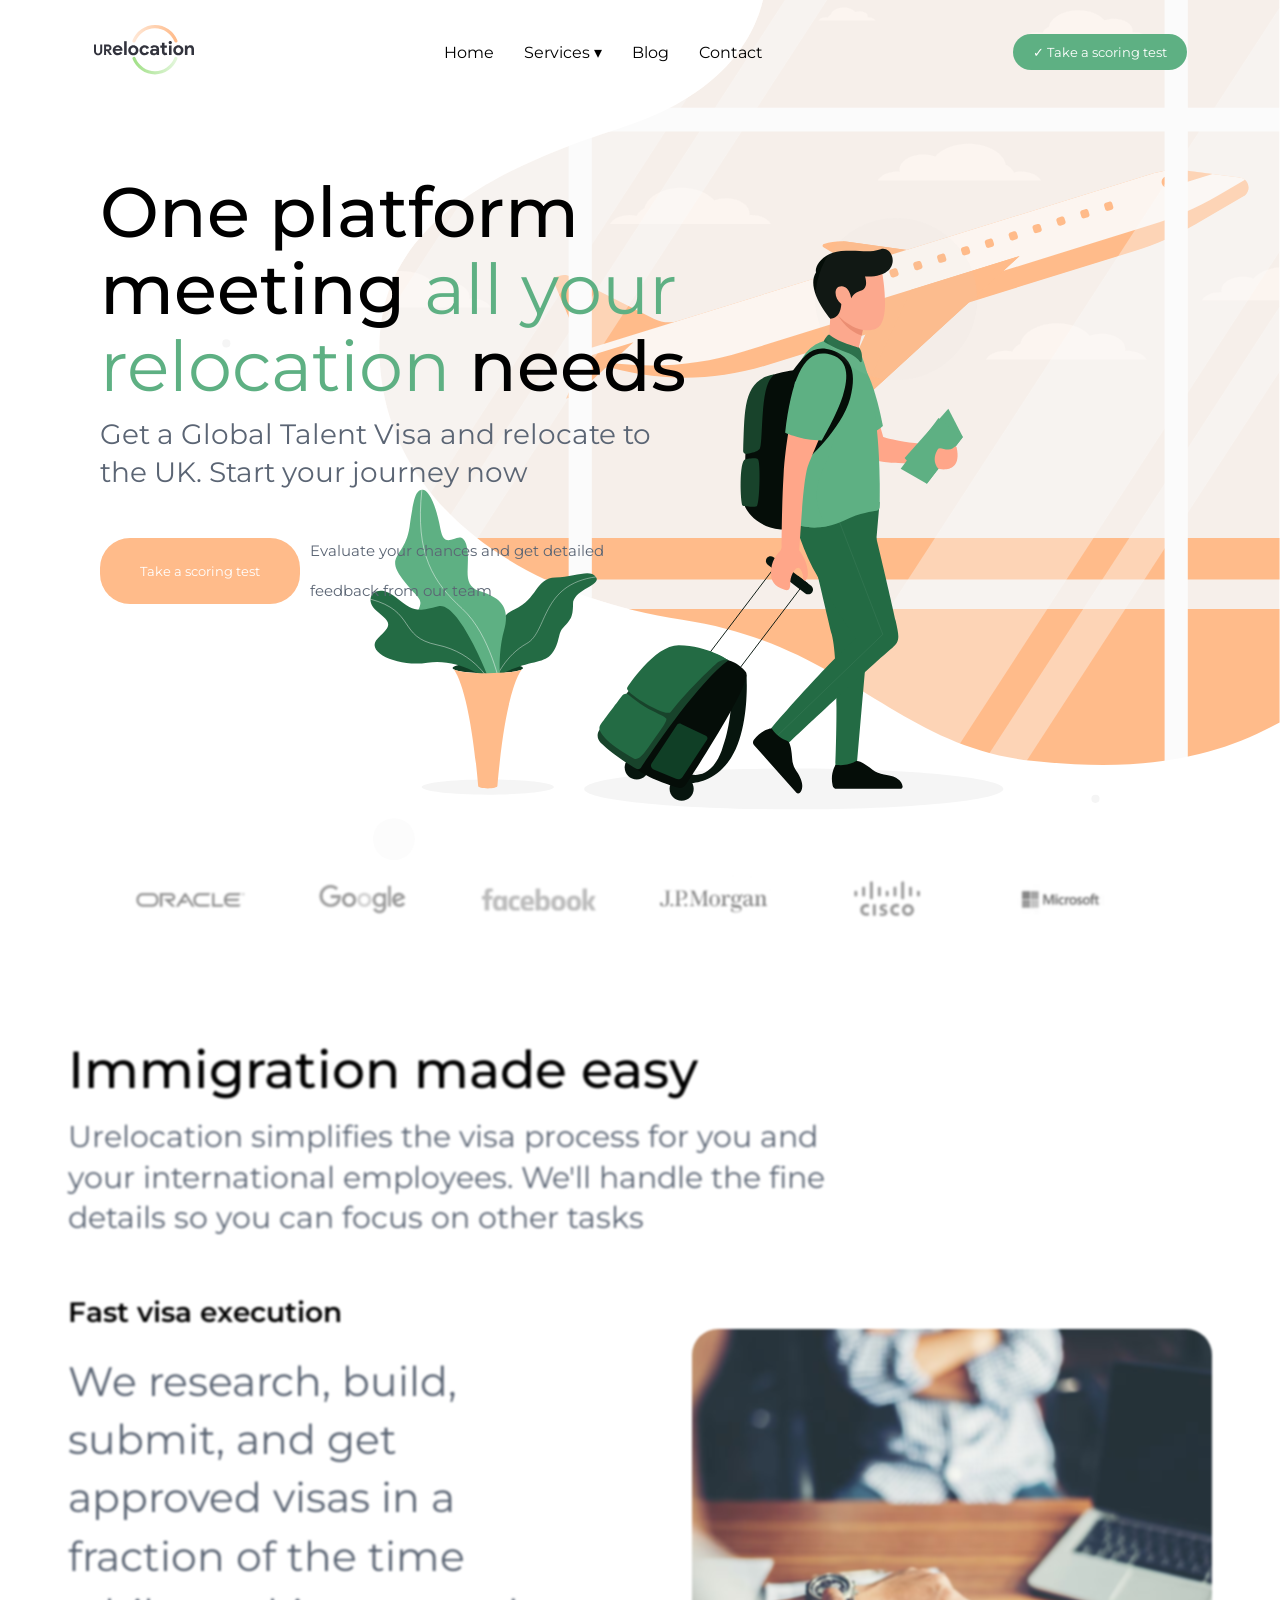
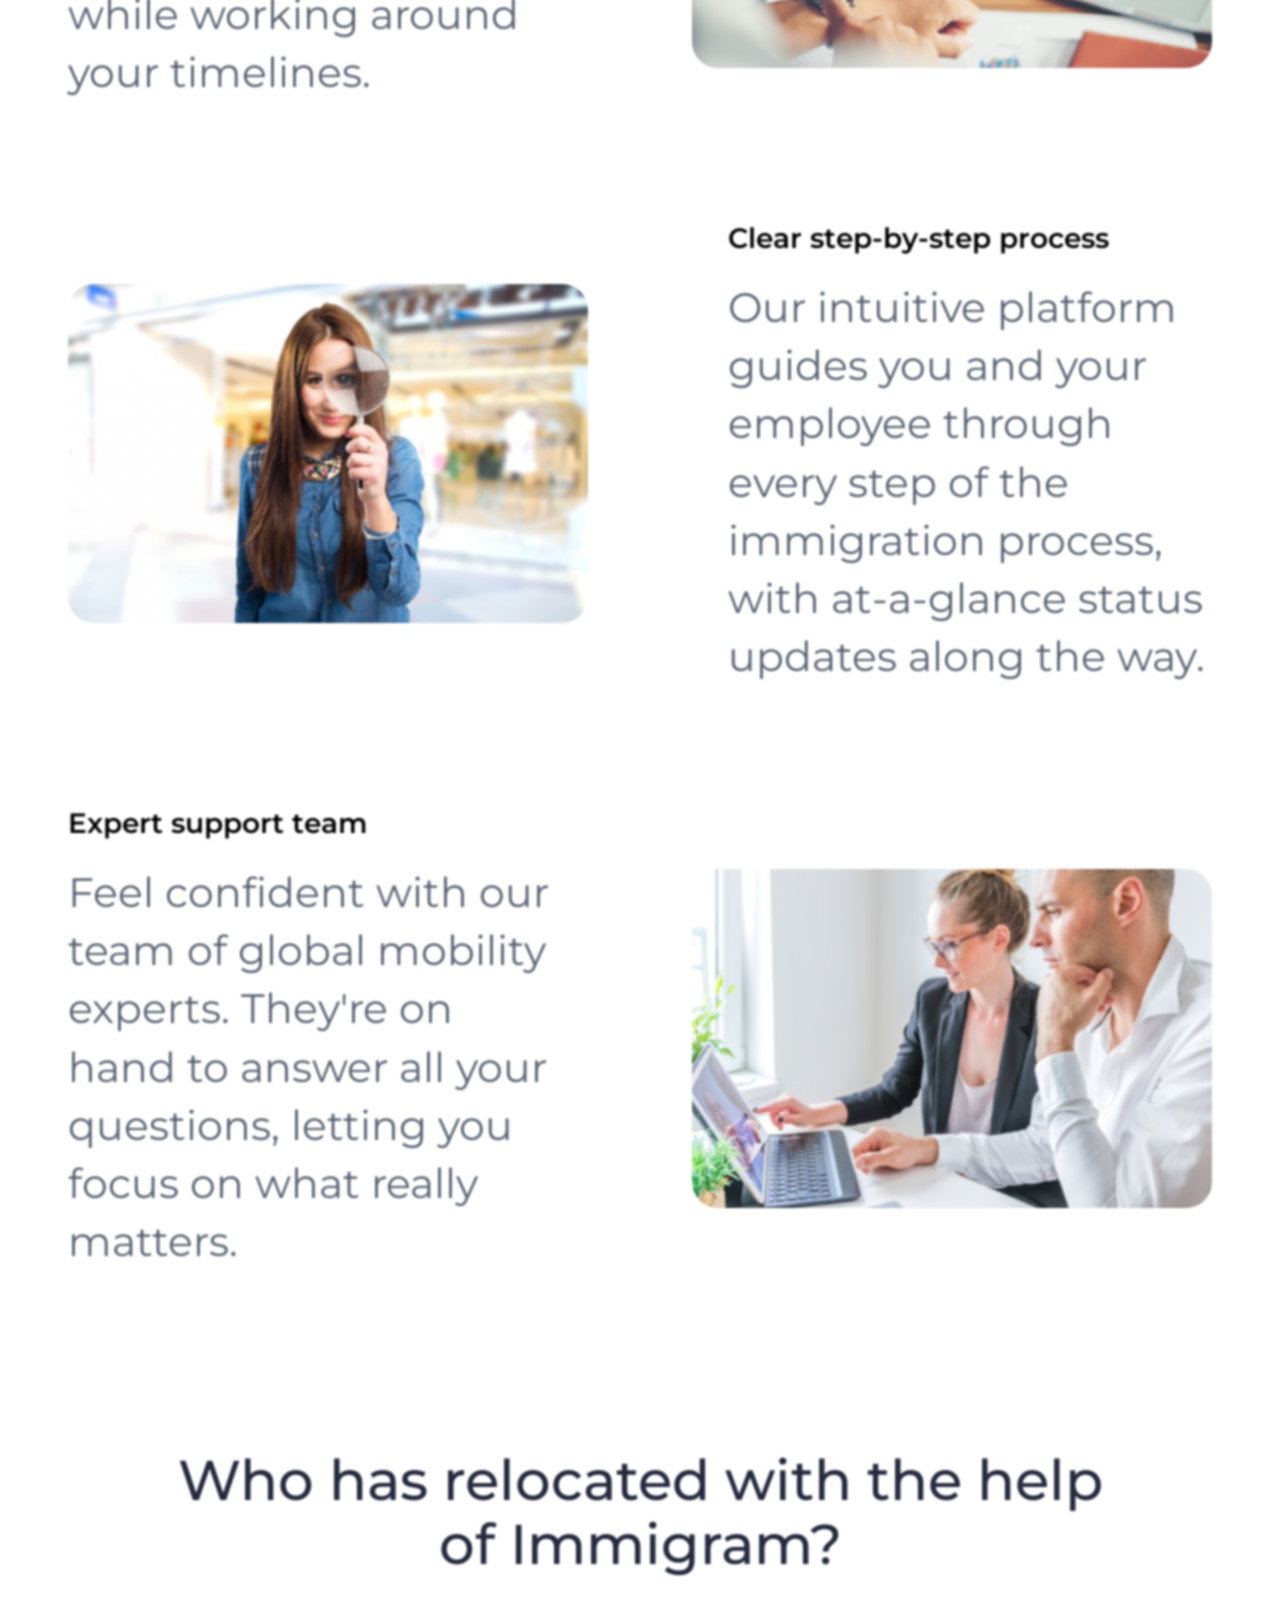
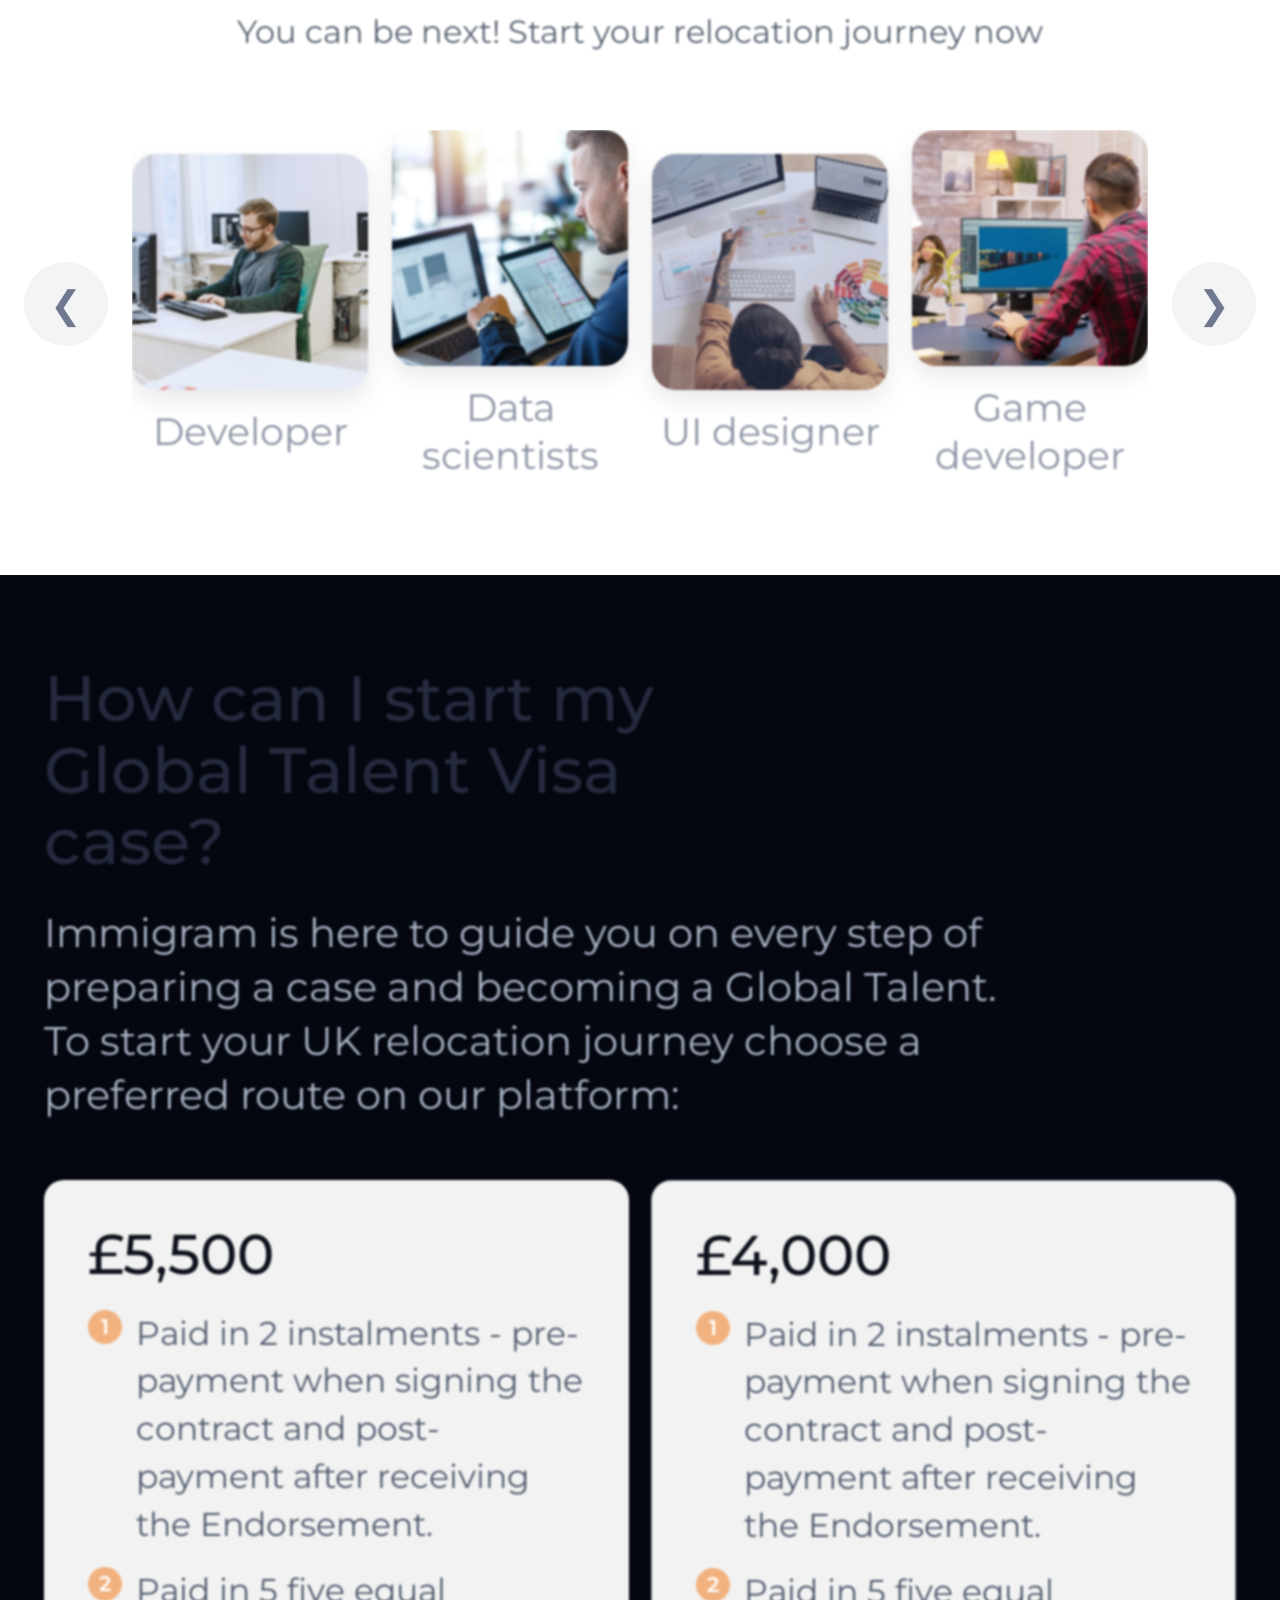
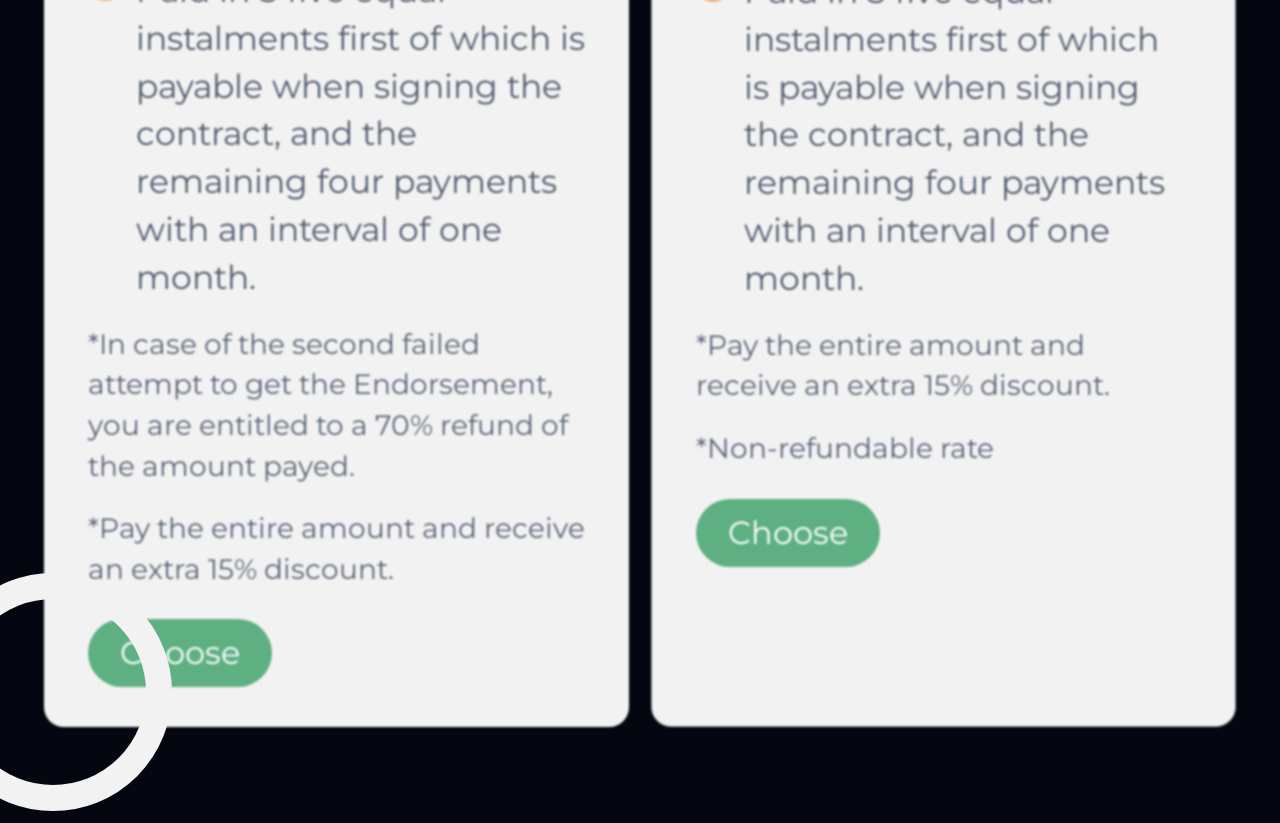
==== commit dba1bca5: "add burger menu script from chatGpt" ====
--- a/pages/index.html
+++ b/pages/index.html
@@ -202,6 +202,57 @@
           </div>
         </div>
       </section>
+
+      <section class="start-case-section" aria-label="Global Talent Visa pricing routes">
+        <div class="start-case-wrap">
+          <h2>How can I start my Global Talent Visa case?</h2>
+          <p class="start-case-lead">
+            Immigram is here to guide you on every step of preparing a case and becoming a Global
+            Talent. To start your UK relocation journey choose a preferred route on our platform:
+          </p>
+
+          <div class="route-grid">
+            <article class="route-card">
+              <h3>£5,500</h3>
+              <ol class="route-points">
+                <li>
+                  Paid in 2 instalments - pre-payment when signing the contract and post-payment
+                  after receiving the Endorsement.
+                </li>
+                <li>
+                  Paid in 5 five equal instalments first of which is payable when signing the
+                  contract, and the remaining four payments with an interval of one month.
+                </li>
+              </ol>
+              <p class="route-note">
+                *In case of the second failed attempt to get the Endorsement, you are entitled to a
+                70% refund of the amount payed.
+              </p>
+              <p class="route-note">*Pay the entire amount and receive an extra 15% discount.</p>
+              <button class="route-btn" type="button">Choose</button>
+            </article>
+
+            <article class="route-card route-card-outline">
+              <h3>£4,000</h3>
+              <ol class="route-points">
+                <li>
+                  Paid in 2 instalments - pre-payment when signing the contract and post-payment
+                  after receiving the Endorsement.
+                </li>
+                <li>
+                  Paid in 5 five equal instalments first of which is payable when signing the
+                  contract, and the remaining four payments with an interval of one month.
+                </li>
+              </ol>
+              <p class="route-note">*Pay the entire amount and receive an extra 15% discount.</p>
+              <p class="route-note">*Non-refundable rate</p>
+              <button class="route-btn" type="button">Choose</button>
+            </article>
+          </div>
+
+          <div class="start-case-ring" aria-hidden="true"></div>
+        </div>
+      </section>
     </main>
 
     <script>
@@ -295,7 +346,10 @@
           ".immigration-row",
           ".relocated-wrap > h2",
           ".relocated-wrap > .relocated-lead",
-          ".relocated-card"
+          ".relocated-card",
+          ".start-case-wrap > h2",
+          ".start-case-wrap > .start-case-lead",
+          ".route-card"
         ];
 
         const revealItems = Array.from(
--- a/styles/style.css
+++ b/styles/style.css
@@ -553,6 +553,134 @@
   filter: blur(0);
 }
 
+.start-case-section {
+  background: #04070f;
+  padding: 88px 0 96px;
+  color: #f2f5fb;
+}
+
+.start-case-wrap {
+  max-width: 1240px;
+  margin: 0 auto;
+  padding: 0 24px;
+  position: relative;
+}
+
+.start-case-wrap h2 {
+  max-width: 760px;
+  font-size: 64px;
+  line-height: 1.12;
+  font-weight: 500;
+  color: #252a3e;
+}
+
+.start-case-lead {
+  max-width: 960px;
+  margin-top: 28px;
+  font-size: 40px;
+  line-height: 1.35;
+  color: #a8b2c4;
+}
+
+.route-grid {
+  margin-top: 58px;
+  display: grid;
+  grid-template-columns: repeat(2, minmax(0, 1fr));
+  gap: 22px;
+  align-items: stretch;
+}
+
+.route-card {
+  background: #f2f2f2;
+  border-radius: 20px;
+  padding: 44px 44px 40px;
+  color: #525d70;
+  position: relative;
+  min-height: 560px;
+}
+
+.route-card-outline {
+  border: 1px solid #8790a0;
+}
+
+.route-card h3 {
+  font-size: 56px;
+  line-height: 1.1;
+  font-weight: 500;
+  color: #0e121c;
+}
+
+.route-points {
+  margin-top: 24px;
+  list-style: none;
+  counter-reset: route-steps;
+  display: flex;
+  flex-direction: column;
+  gap: 18px;
+  align-items: flex-start;
+}
+
+.route-points li {
+  width: 100%;
+  display: grid;
+  grid-template-columns: 34px 1fr;
+  column-gap: 14px;
+  align-items: start;
+  font-size: 33px;
+  line-height: 1.45;
+}
+
+.route-points li::before {
+  counter-increment: route-steps;
+  content: counter(route-steps);
+  width: 34px;
+  height: 34px;
+  border-radius: 999px;
+  background: #f2b27f;
+  color: #ffffff;
+  font-size: 21px;
+  line-height: 34px;
+  text-align: center;
+  font-weight: 600;
+}
+
+.route-note {
+  margin-top: 22px;
+  font-size: 28px;
+  line-height: 1.45;
+  color: #5a6578;
+}
+
+.route-btn {
+  margin-top: 30px;
+  min-width: 184px;
+  padding: 18px 28px;
+  border-radius: 999px;
+  border: none;
+  background: #5EB083;
+  color: #ffffff;
+  font-size: 32px;
+  line-height: 1;
+  cursor: pointer;
+  transition: transform 0.2s ease, filter 0.2s ease;
+}
+
+.route-btn:hover {
+  transform: translateY(-1px);
+  filter: brightness(0.96);
+}
+
+.start-case-ring {
+  position: absolute;
+  width: 238px;
+  height: 238px;
+  border-radius: 999px;
+  border: 26px solid #f2f2f2;
+  left: -86px;
+  bottom: -84px;
+  pointer-events: none;
+}
+
 @media (max-width: 900px) {
 
     body{
@@ -799,6 +927,80 @@
     margin-top: 10px;
     font-size: 18px;
   }
+
+  .start-case-section {
+    padding: 56px 0 60px;
+  }
+
+  .start-case-wrap {
+    padding: 0 16px;
+  }
+
+  .start-case-wrap h2 {
+    max-width: 100%;
+    font-size: 42px;
+    line-height: 1.18;
+  }
+
+  .start-case-lead {
+    margin-top: 18px;
+    font-size: 23px;
+    line-height: 1.45;
+  }
+
+  .route-grid {
+    margin-top: 26px;
+    grid-template-columns: 1fr;
+    gap: 16px;
+  }
+
+  .route-card {
+    min-height: auto;
+    border-radius: 16px;
+    padding: 28px 20px 24px;
+  }
+
+  .route-card h3 {
+    font-size: 46px;
+  }
+
+  .route-points {
+    margin-top: 16px;
+    gap: 14px;
+  }
+
+  .route-points li {
+    grid-template-columns: 30px 1fr;
+    column-gap: 12px;
+    font-size: 21px;
+  }
+
+  .route-points li::before {
+    width: 30px;
+    height: 30px;
+    font-size: 17px;
+    line-height: 30px;
+  }
+
+  .route-note {
+    margin-top: 16px;
+    font-size: 17px;
+  }
+
+  .route-btn {
+    margin-top: 22px;
+    min-width: 158px;
+    padding: 14px 24px;
+    font-size: 24px;
+  }
+
+  .start-case-ring {
+    width: 150px;
+    height: 150px;
+    border-width: 18px;
+    left: -42px;
+    bottom: -56px;
+  }
 }
 
 @media (max-width: 600px) {
@@ -825,6 +1027,27 @@
 
   .mobile-submenu a {
     font-size: 17px;
+  }
+
+  .start-case-wrap h2 {
+    font-size: 34px;
+  }
+
+  .start-case-lead {
+    font-size: 18px;
+  }
+
+  .route-card h3 {
+    font-size: 36px;
+  }
+
+  .route-points li {
+    font-size: 17px;
+  }
+
+  .route-btn {
+    min-width: 146px;
+    font-size: 20px;
   }
 }
 
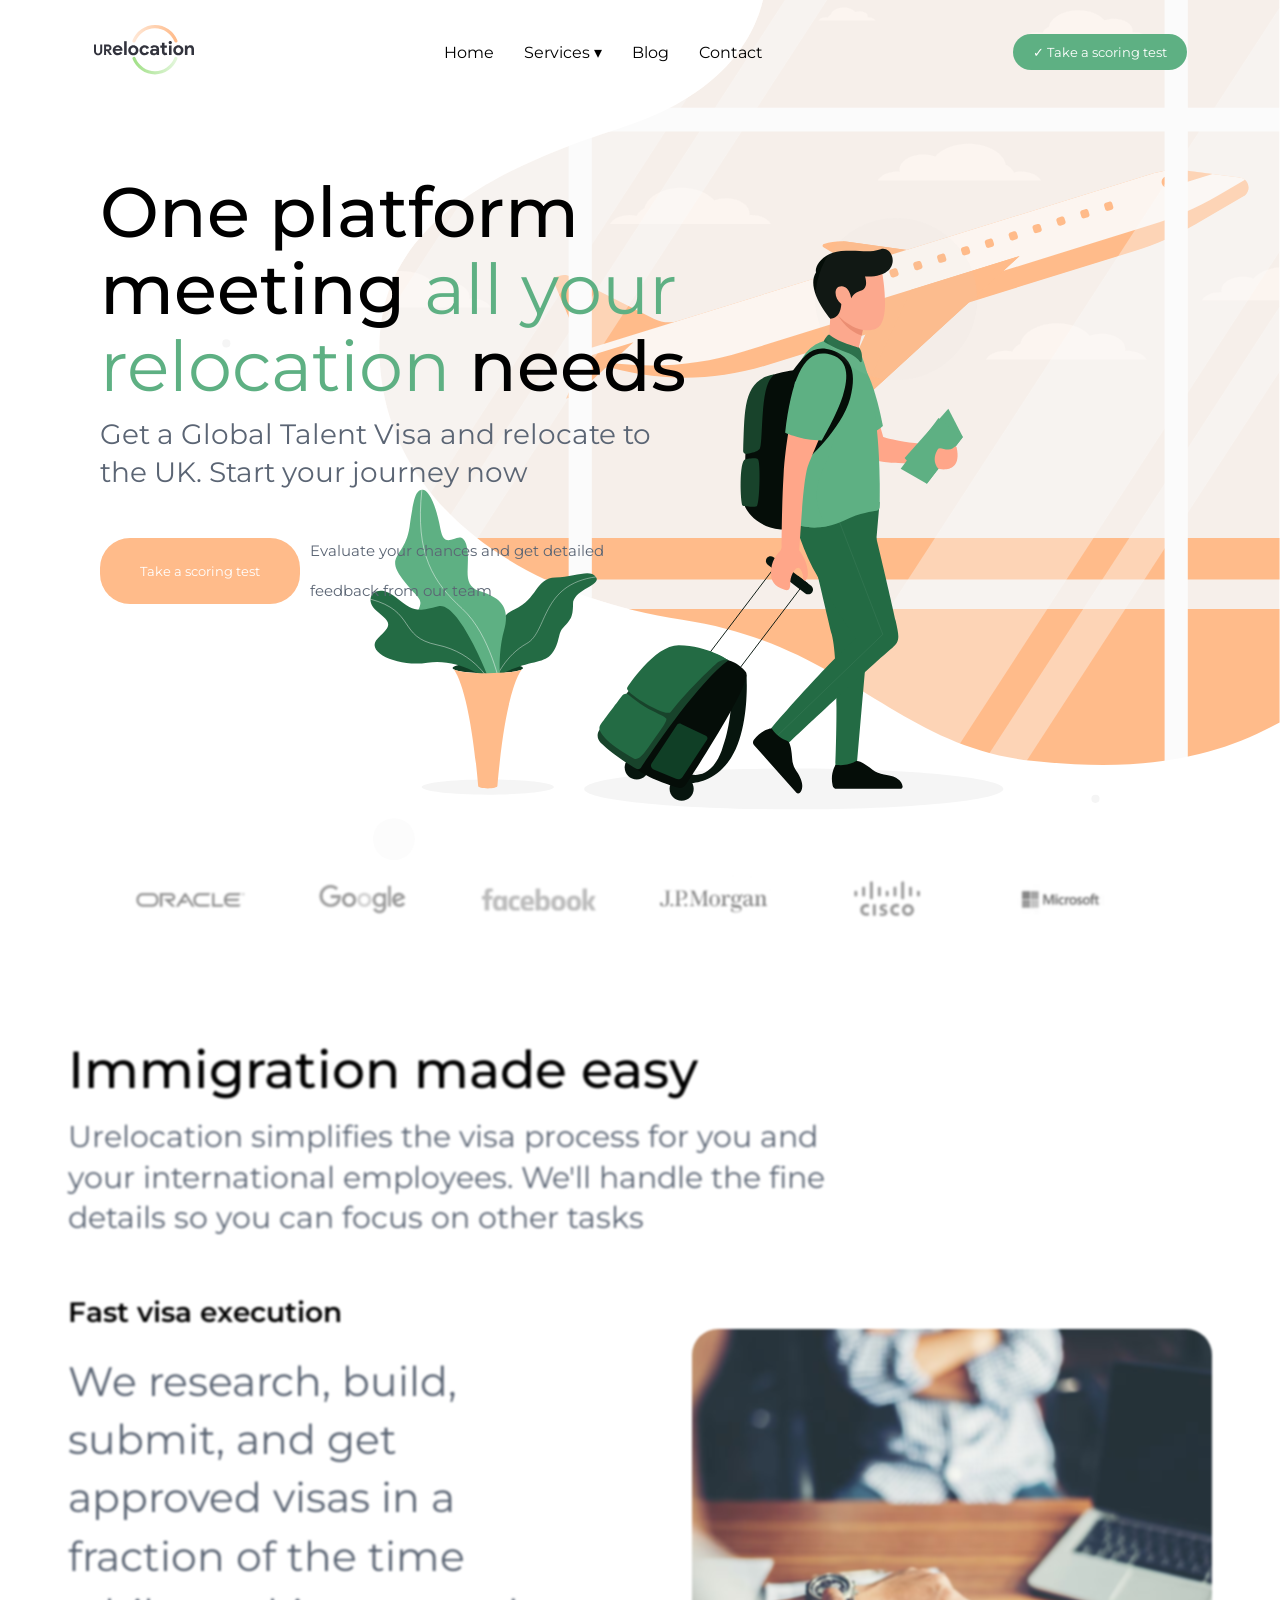
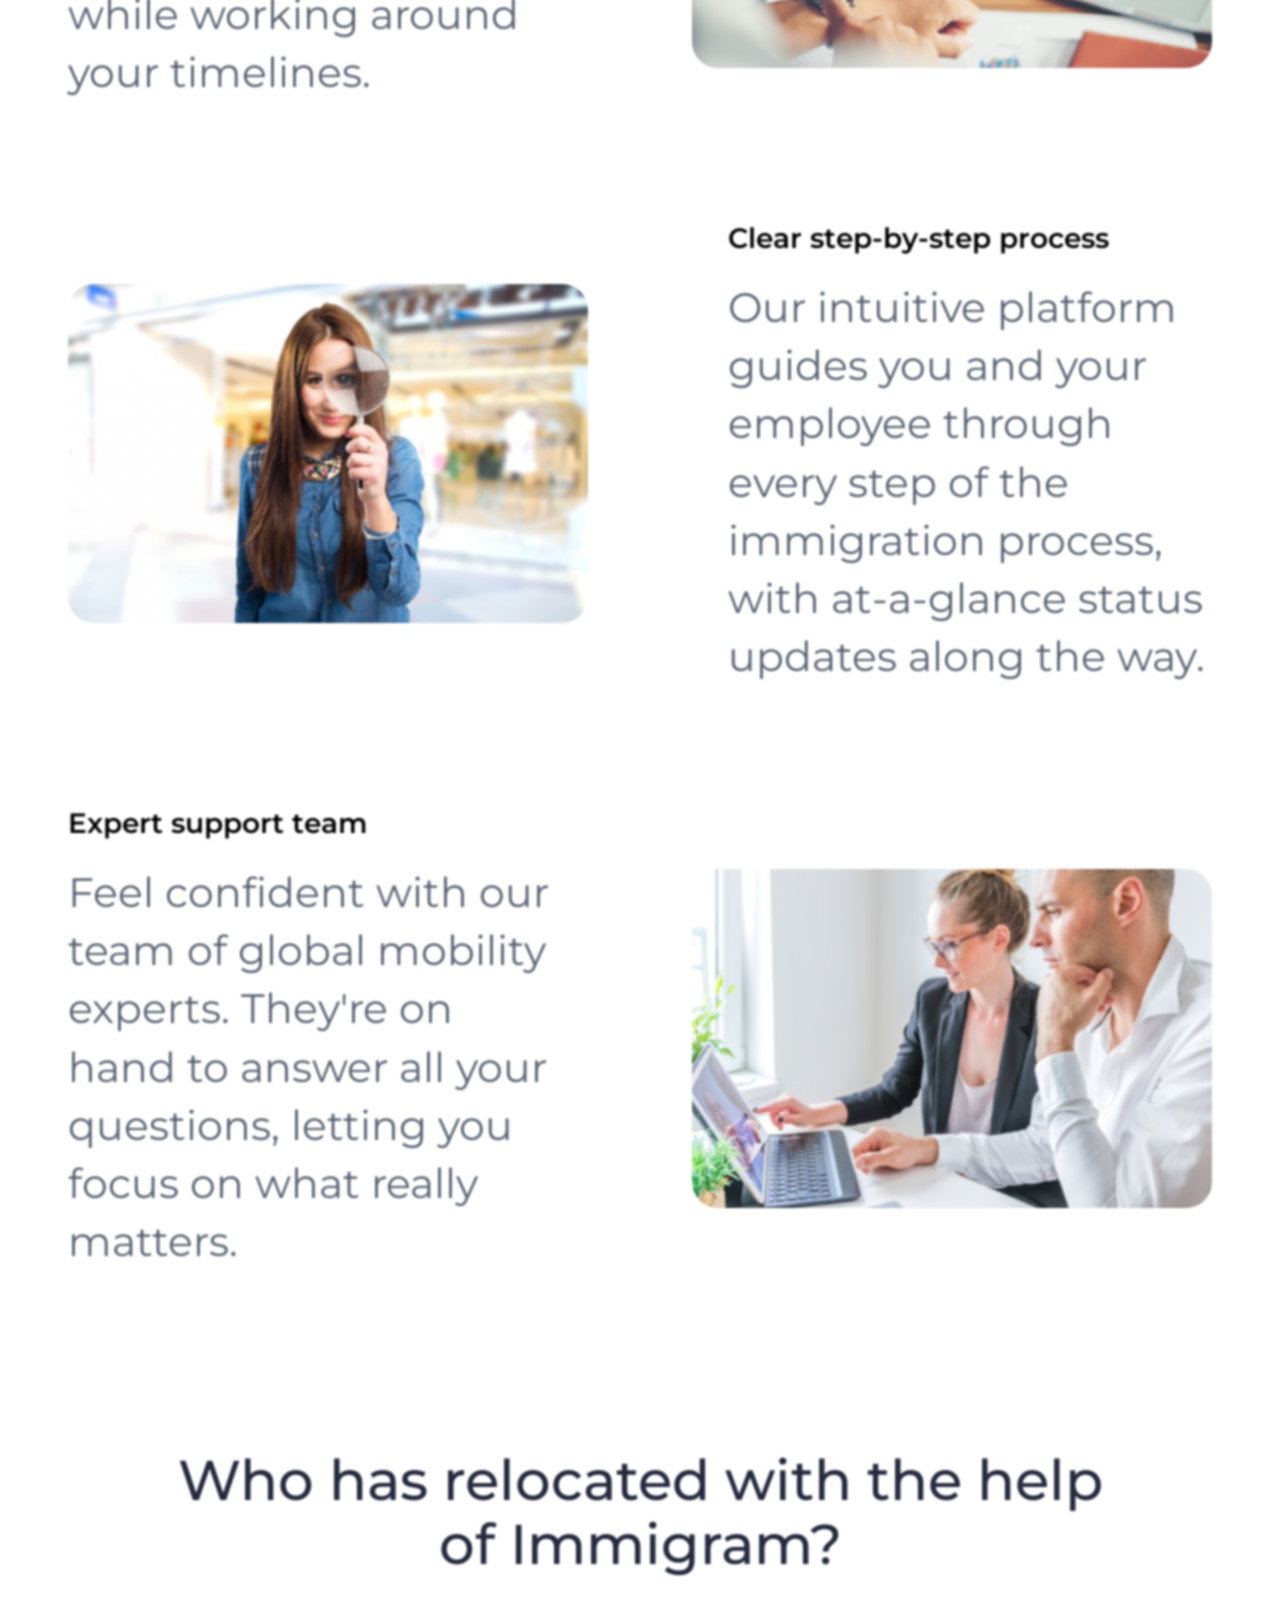
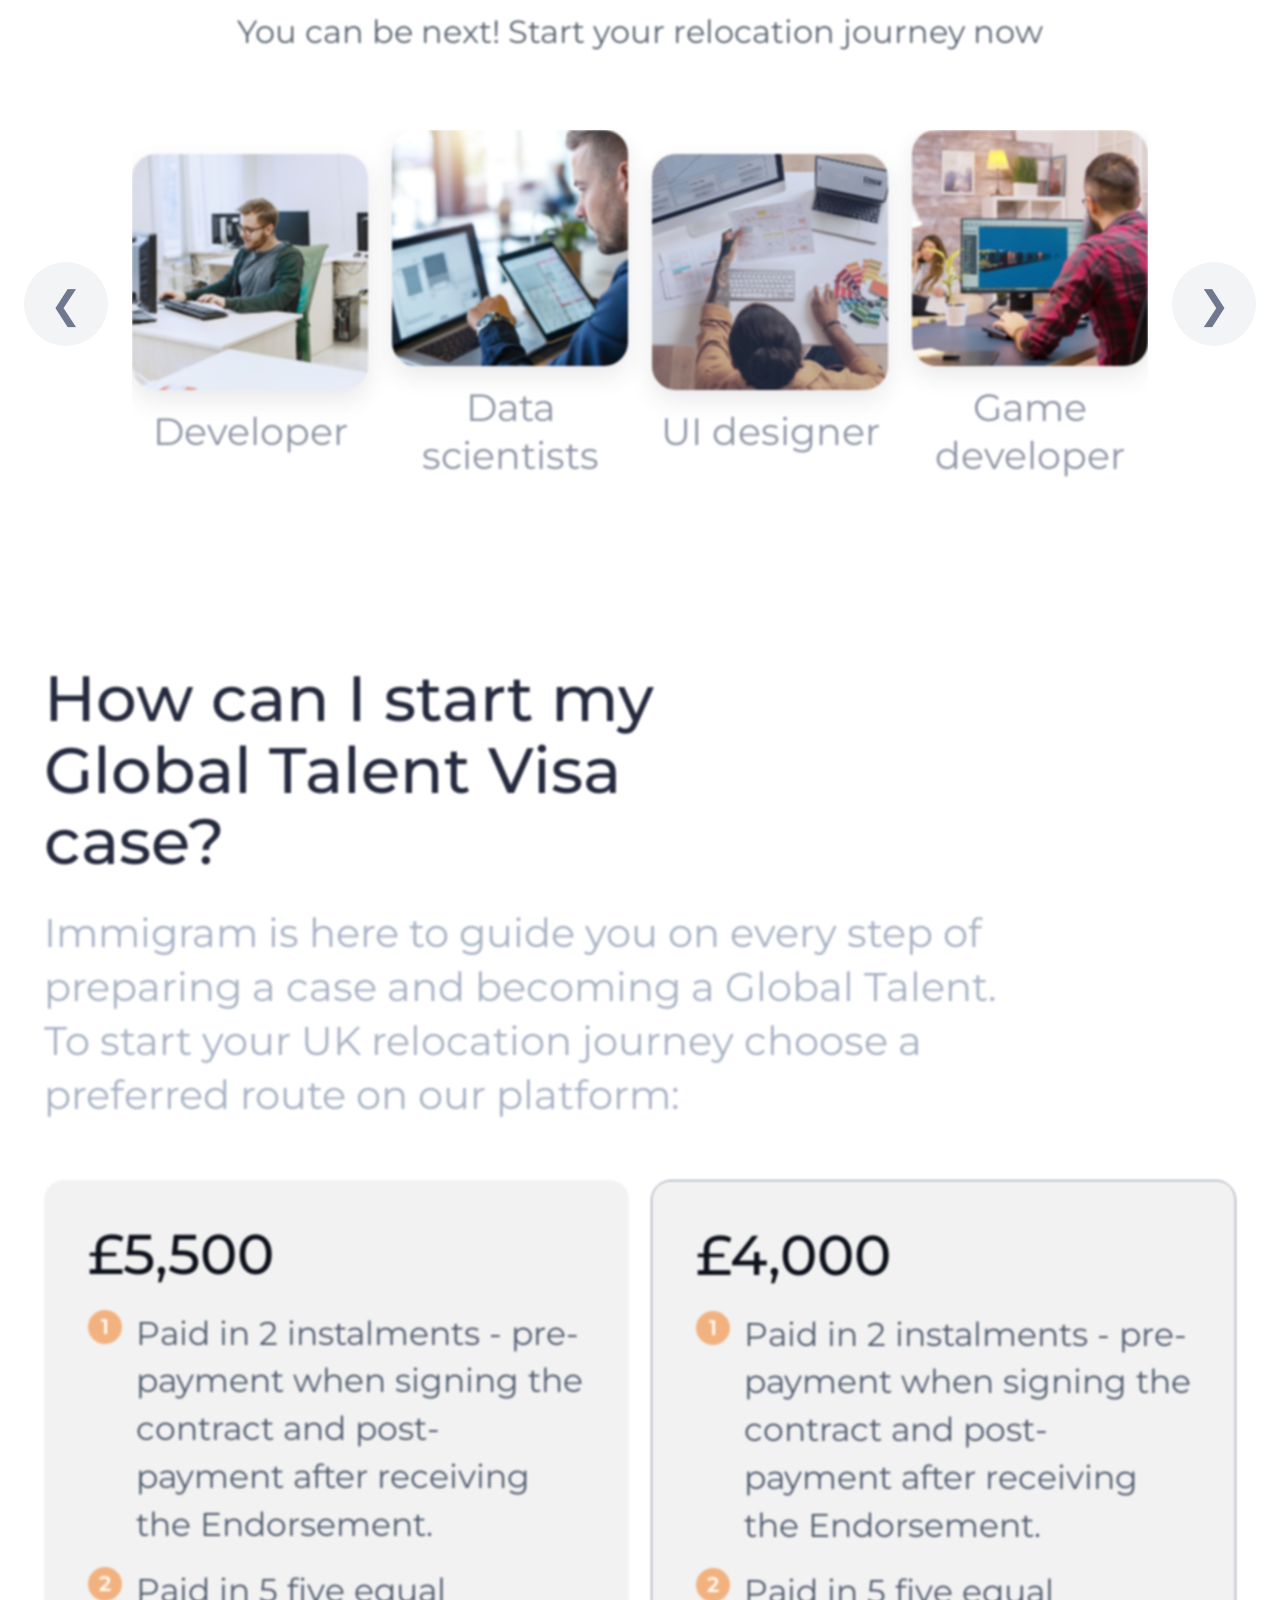
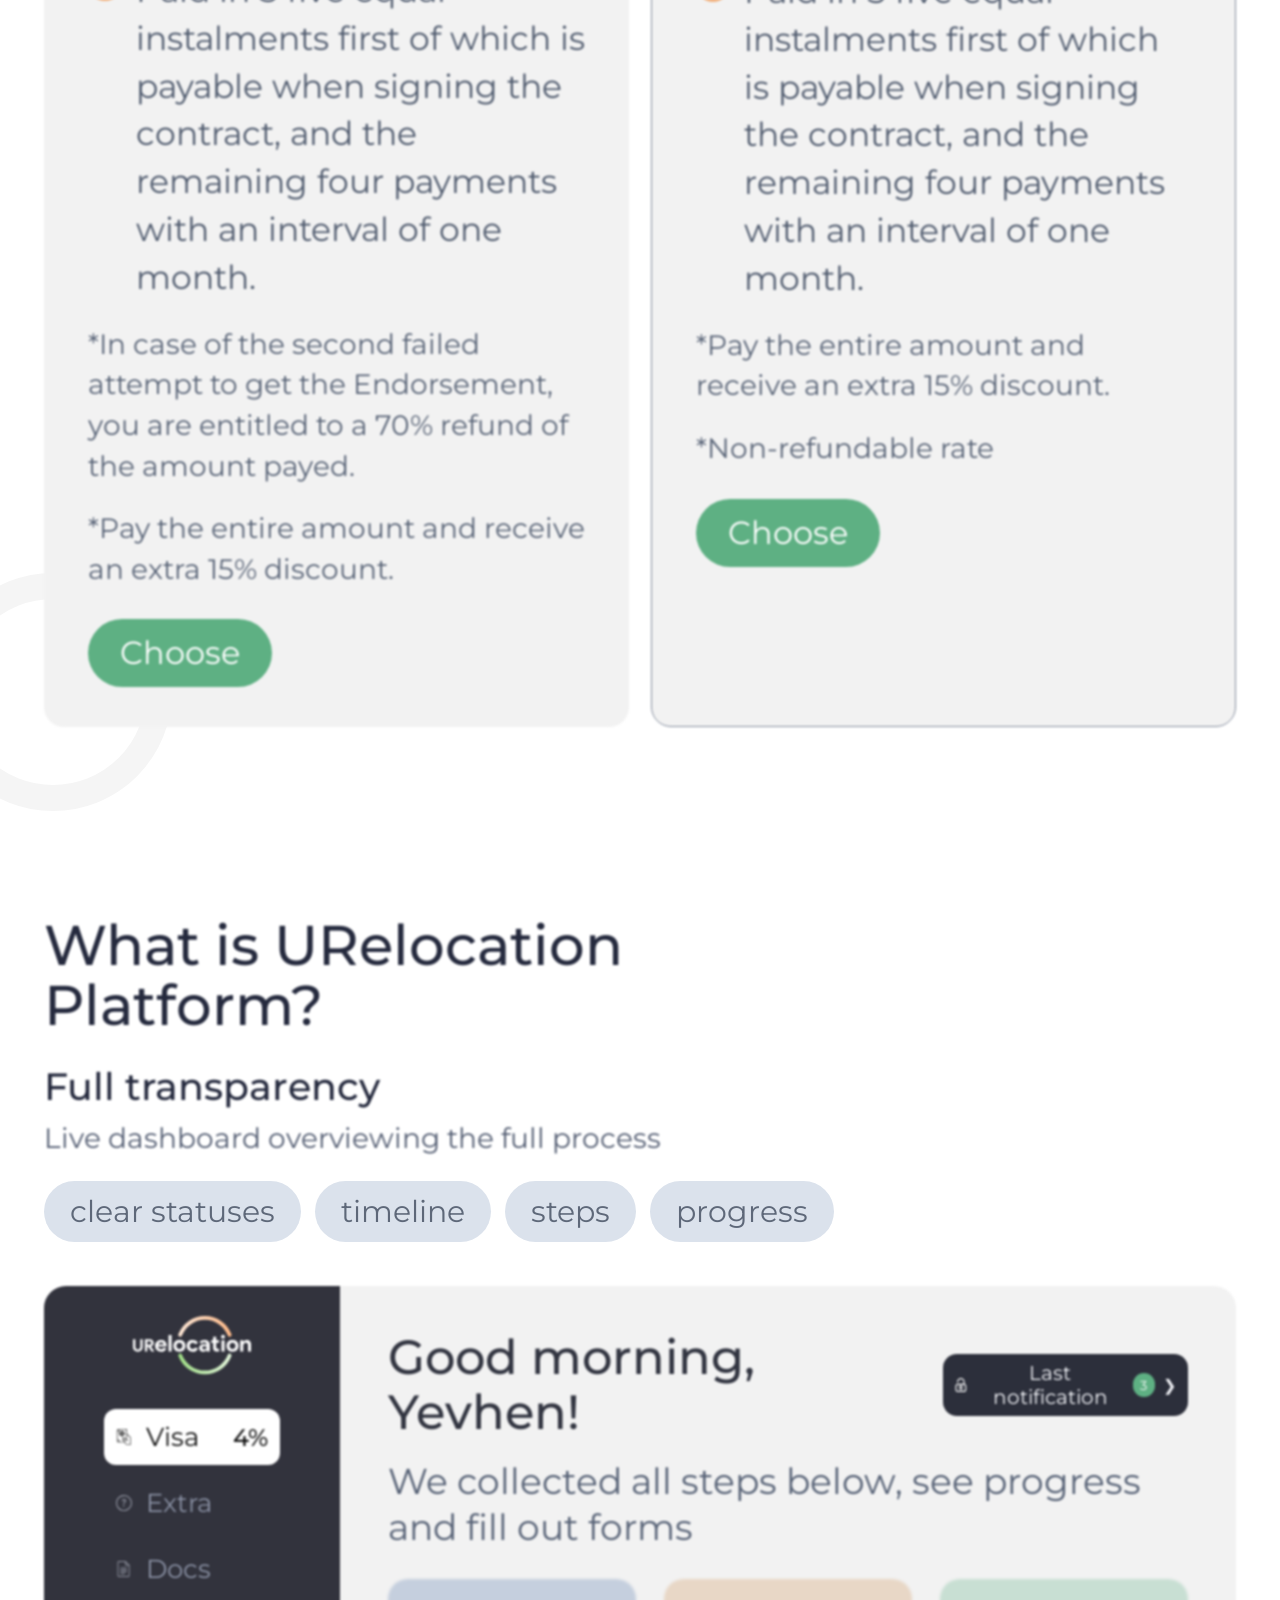
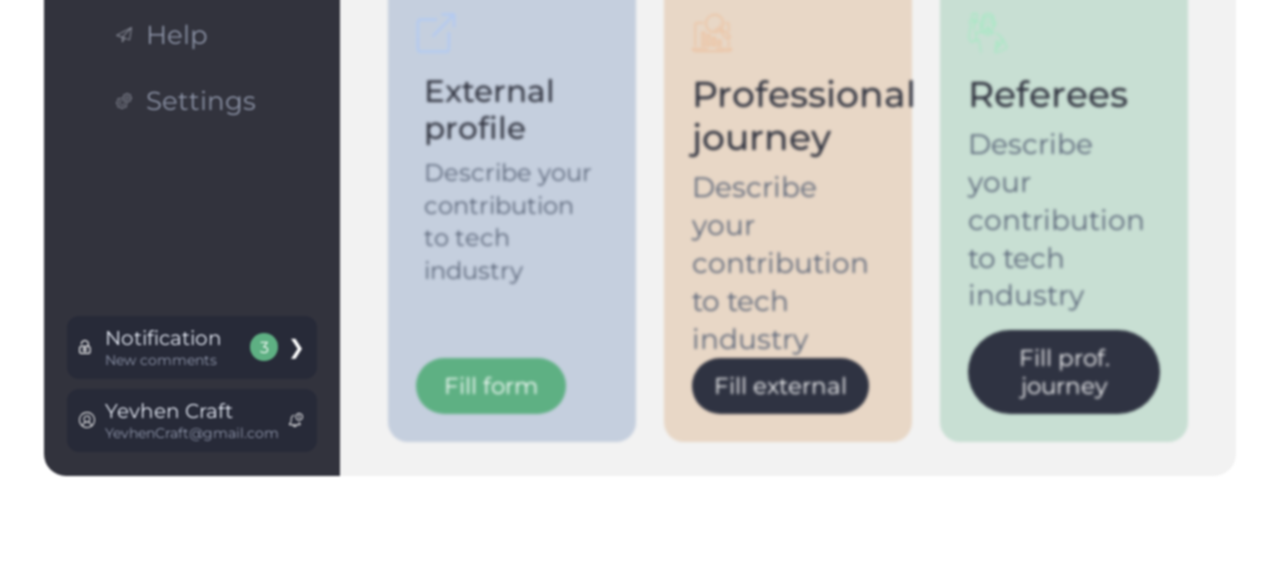
==== commit b7f3cbf8: "Сверстал платформу которая была как картинка" ====
--- a/pages/index.html
+++ b/pages/index.html
@@ -253,6 +253,94 @@
           <div class="start-case-ring" aria-hidden="true"></div>
         </div>
       </section>
+
+      <section class="platform-section" aria-label="What is URelocation platform">
+        <div class="platform-wrap">
+          <h2>What is URelocation Platform?</h2>
+          <h3>Full transparency</h3>
+          <p class="platform-lead">Live dashboard overviewing the full process</p>
+
+          <div class="platform-tags">
+            <span>clear statuses</span>
+            <span>timeline</span>
+            <span>steps</span>
+            <span>progress</span>
+          </div>
+
+          <div class="platform-demo">
+            <aside class="platform-sidebar">
+              <img class="platform-logo" src="../photos/logo2.svg" alt="uRelocation logo" />
+
+              <ul class="platform-menu">
+                <li class="active">
+                  <img src="../photos/image 54 (Traced).svg" alt="" />
+                  <span>Visa</span>
+                  <strong>4%</strong>
+                </li>
+                <li><img src="../photos/image 59 (Traced).svg" alt="" /><span>Extra</span></li>
+                <li><img src="../photos/image 60 (Traced).svg" alt="" /><span>Docs</span></li>
+                <li><img src="../photos/image 61 (Traced).svg" alt="" /><span>Help</span></li>
+                <li><img src="../photos/image 58 (Traced).svg" alt="" /><span>Settings</span></li>
+              </ul>
+
+              <div class="platform-sidebar-foot">
+                <div class="platform-notice">
+                  <img src="../photos/image 63 (Traced).svg" alt="" />
+                  <div>
+                    <p>Notification</p>
+                    <small>New comments</small>
+                  </div>
+                  <em>3</em>
+                  <span>&#10095;</span>
+                </div>
+                <div class="platform-user">
+                  <img src="../photos/image 56 (Traced).svg" alt="" />
+                  <div>
+                    <p>Yevhen Craft</p>
+                    <small>YevhenCraft@gmail.com</small>
+                  </div>
+                  <img src="../photos/image 57 (Traced).svg" alt="" />
+                </div>
+              </div>
+            </aside>
+
+            <div class="platform-main">
+              <div class="platform-main-head">
+                <h4>Good morning, Yevhen!</h4>
+                <button class="platform-top-notice" type="button">
+                  <img src="../photos/image 63 (Traced).svg" alt="" />
+                  <span>Last notification</span>
+                  <em>3</em>
+                  <strong>&#10095;</strong>
+                </button>
+              </div>
+
+              <p>We collected all steps below, see progress and fill out forms</p>
+
+              <div class="platform-cards">
+                <article class="platform-card card-blue">
+                  <img src="../photos/image 64 (Traced).svg" alt="" />
+                  <h5>External profile</h5>
+                  <p>Describe your contribution to tech industry</p>
+                  <button type="button">Fill form</button>
+                </article>
+                <article class="platform-card card-peach">
+                  <img src="../photos/image 65 (Traced).svg" alt="" />
+                  <h5>Professional journey</h5>
+                  <p>Describe your contribution to tech industry</p>
+                  <button type="button">Fill external</button>
+                </article>
+                <article class="platform-card card-mint">
+                  <img src="../photos/image 66 (Traced).svg" alt="" />
+                  <h5>Referees</h5>
+                  <p>Describe your contribution to tech industry</p>
+                  <button type="button">Fill prof. journey</button>
+                </article>
+              </div>
+            </div>
+          </div>
+        </div>
+      </section>
     </main>
 
     <script>
@@ -349,7 +437,12 @@
           ".relocated-card",
           ".start-case-wrap > h2",
           ".start-case-wrap > .start-case-lead",
-          ".route-card"
+          ".route-card",
+          ".platform-wrap > h2",
+          ".platform-wrap > h3",
+          ".platform-wrap > .platform-lead",
+          ".platform-demo",
+          ".platform-card"
         ];
 
         const revealItems = Array.from(
--- a/styles/style.css
+++ b/styles/style.css
@@ -119,6 +119,7 @@
     border: none;
     border-radius: 30px;
     cursor: pointer;
+    transition: transform 0.24s ease, box-shadow 0.24s ease, filter 0.24s ease;
 }
 .element4{
   display: none;
@@ -306,6 +307,7 @@
     border-radius: 30px;
     border: none;
     padding: 25px 40px;
+    transition: transform 0.24s ease, box-shadow 0.24s ease, background-color 0.24s ease, color 0.24s ease, border-color 0.24s ease;
 }
 .containerBtn button:hover{
     background-color: transparent;
@@ -554,9 +556,9 @@
 }
 
 .start-case-section {
-  background: #04070f;
+  background: #ffffff;
   padding: 88px 0 96px;
-  color: #f2f5fb;
+  color: #252a3e;
 }
 
 .start-case-wrap {
@@ -588,6 +590,8 @@
   grid-template-columns: repeat(2, minmax(0, 1fr));
   gap: 22px;
   align-items: stretch;
+  position: relative;
+  z-index: 2;
 }
 
 .route-card {
@@ -675,10 +679,387 @@
   width: 238px;
   height: 238px;
   border-radius: 999px;
-  border: 26px solid #f2f2f2;
+  border: 26px solid #F5F5F5;
   left: -86px;
   bottom: -84px;
   pointer-events: none;
+  z-index: 1;
+}
+
+.platform-section {
+  background: transparent;
+  padding: 92px 0 94px;
+}
+
+.platform-wrap {
+  max-width: 1240px;
+  margin: 0 auto;
+  padding: 0 24px;
+}
+
+.platform-wrap h2 {
+  max-width: 620px;
+  color: #252a3e;
+  font-size: 56px;
+  line-height: 1.08;
+  font-weight: 500;
+}
+
+.platform-wrap h3 {
+  margin-top: 28px;
+  color: #252a3e;
+  font-size: 38px;
+  line-height: 1.2;
+  font-weight: 500;
+}
+
+.platform-lead {
+  margin-top: 10px;
+  color: #535d72;
+  font-size: 28px;
+  line-height: 1.35;
+}
+
+.platform-tags {
+  margin-top: 24px;
+  display: flex;
+  flex-wrap: wrap;
+  gap: 14px;
+}
+
+.platform-tags span {
+  background: #dbe2ec;
+  color: #5e6879;
+  font-size: 30px;
+  border-radius: 999px;
+  padding: 12px 26px;
+  transition: transform 0.22s ease, box-shadow 0.22s ease, background-color 0.22s ease, color 0.22s ease;
+}
+
+@media (hover: hover) {
+  .platform-tags span:hover {
+    transform: translateY(-2px);
+    background: #ffffff;
+    color: #252a3e;
+    box-shadow: 0 10px 20px rgba(37, 42, 62, 0.14);
+  }
+}
+
+.platform-tags span:active {
+  transform: translateY(0);
+  box-shadow: none;
+}
+
+.platform-demo {
+  margin-top: 44px;
+  background: #f2f2f2;
+  border-radius: 22px;
+  overflow: hidden;
+  display: grid;
+  grid-template-columns: 296px 1fr;
+  min-height: 640px;
+  align-items: stretch;
+}
+
+.platform-sidebar {
+  background: #32333d;
+  color: #8a91a4;
+  padding: 30px 22px 24px;
+  display: flex;
+  flex-direction: column;
+  height: 100%;
+}
+
+.platform-logo {
+  width: 118px;
+  height: auto;
+  object-fit: contain;
+}
+
+.platform-menu {
+  margin-top: 34px;
+  margin-bottom: 18px;
+  list-style: none;
+  display: flex;
+  flex-direction: column;
+  gap: 10px;
+  align-items: stretch;
+}
+
+.platform-menu li {
+  width: 100%;
+  display: grid;
+  grid-template-columns: 18px 1fr auto;
+  column-gap: 12px;
+  align-items: center;
+  border-radius: 12px;
+  padding: 12px 12px;
+  font-size: 26px;
+  cursor: pointer;
+}
+
+.platform-menu li img {
+  width: 16px;
+  height: 16px;
+  filter: brightness(0) saturate(100%) invert(62%) sepia(10%) saturate(338%) hue-rotate(191deg) brightness(89%) contrast(86%);
+}
+
+.platform-menu li.active {
+  background: #ffffff;
+  color: #111111;
+}
+
+.platform-menu li.active img,
+.platform-menu li:hover img {
+  filter: brightness(0) saturate(100%);
+}
+
+.platform-menu li:hover {
+  background: #ffffff;
+  color: #111111;
+}
+
+.platform-menu li strong {
+  font-size: 24px;
+  font-weight: 500;
+}
+
+.platform-sidebar-foot {
+  margin-top: auto;
+  display: grid;
+  gap: 10px;
+}
+
+.platform-notice,
+.platform-user {
+  background: #272a38;
+  border-radius: 12px;
+  padding: 10px 12px;
+  display: grid;
+  grid-template-columns: 16px 1fr auto auto;
+  column-gap: 10px;
+  align-items: center;
+  width: 100%;
+  max-width: 100%;
+  min-width: 0;
+  box-sizing: border-box;
+  overflow: hidden;
+}
+
+.platform-notice p,
+.platform-user p {
+  color: #e7ecf7;
+  font-size: 20px;
+  line-height: 1.2;
+  white-space: nowrap;
+  overflow: hidden;
+  text-overflow: ellipsis;
+}
+
+.platform-notice small,
+.platform-user small {
+  color: #8f96ab;
+  font-size: 14px;
+  line-height: 1.2;
+  white-space: nowrap;
+  overflow: hidden;
+  text-overflow: ellipsis;
+}
+
+.platform-notice em {
+  width: 28px;
+  height: 28px;
+  border-radius: 999px;
+  background: #5EB083;
+  color: #ffffff;
+  font-style: normal;
+  display: inline-grid;
+  place-items: center;
+  font-size: 16px;
+}
+
+.platform-notice span {
+  color: #ffffff;
+  font-size: 20px;
+}
+
+.platform-user {
+  grid-template-columns: 16px 1fr 16px;
+}
+
+.platform-user img:last-child {
+  width: 14px;
+  height: 14px;
+}
+
+.platform-main {
+  padding: 44px 48px 34px;
+}
+
+.platform-main-head {
+  display: flex;
+  align-items: center;
+  justify-content: space-between;
+  gap: 20px;
+}
+
+.platform-main h4 {
+  font-size: 48px;
+  line-height: 1.15;
+  color: #323541;
+  font-weight: 500;
+}
+
+.platform-top-notice {
+  border: none;
+  border-radius: 14px;
+  padding: 7px 12px;
+  background: #2c2f3b;
+  color: #f6f7fb;
+  display: inline-flex;
+  align-items: center;
+  gap: 8px;
+  font-size: 20px;
+  cursor: pointer;
+  transition: transform 0.22s ease, box-shadow 0.22s ease, filter 0.22s ease;
+}
+
+.platform-top-notice img {
+  width: 14px;
+  height: 14px;
+}
+
+.platform-top-notice em {
+  width: 24px;
+  height: 24px;
+  border-radius: 999px;
+  background: #5EB083;
+  color: #ffffff;
+  font-style: normal;
+  display: inline-grid;
+  place-items: center;
+  font-size: 13px;
+}
+
+.platform-top-notice strong {
+  font-size: 16px;
+  font-weight: 500;
+}
+
+.platform-main > p {
+  margin-top: 18px;
+  color: #586377;
+  font-size: 36px;
+  line-height: 1.28;
+}
+
+.platform-cards {
+  margin-top: 28px;
+  display: grid;
+  grid-template-columns: repeat(3, minmax(0, 1fr));
+  grid-auto-rows: 1fr;
+  gap: 28px;
+}
+
+.platform-card {
+  border-radius: 20px;
+  padding: 34px 28px 28px;
+  min-height: 318px;
+  height: 100%;
+  display: flex;
+  flex-direction: column;
+  align-items: flex-start;
+}
+
+.card-blue {
+  background: #c5cfde;
+}
+
+.card-peach {
+  background: #e8d7c6;
+}
+
+.card-mint {
+  background: #c8dfd3;
+}
+
+.platform-card img {
+  width: 40px;
+  height: 40px;
+}
+
+.platform-card h5 {
+  margin-top: 20px;
+  color: #323541;
+  font-size: 36px;
+  line-height: 1.2;
+  font-weight: 500;
+}
+
+.platform-card p {
+  margin-top: 10px;
+  color: #586377;
+  font-size: 28px;
+  line-height: 1.35;
+}
+
+.platform-card.card-blue h5,
+.platform-card.card-blue p {
+  text-align: left;
+  width: 100%;
+  padding-left: 8px;
+  padding-right: 8px;
+}
+
+.platform-card.card-blue h5 {
+  font-size: 31px;
+}
+
+.platform-card.card-blue p {
+  font-size: 24px;
+}
+
+.platform-card button {
+  margin-top: auto;
+  border: none;
+  border-radius: 999px;
+  min-width: 150px;
+  background: #2f3342;
+  color: #ffffff;
+  font-size: 23px;
+  padding: 14px 22px;
+  cursor: pointer;
+  transition: transform 0.22s ease, box-shadow 0.22s ease, filter 0.22s ease;
+}
+
+.card-blue button {
+  background: #5EB083;
+}
+
+@media (hover: hover) {
+  .element3 button:hover,
+  .containerBtn button:hover,
+  .route-btn:hover,
+  .platform-top-notice:hover,
+  .platform-card button:hover {
+    transform: translateY(-2px);
+    box-shadow: 0 10px 22px rgba(37, 42, 62, 0.18);
+    filter: brightness(0.98);
+  }
+
+  .slider-arrow:hover {
+    box-shadow: 0 10px 22px rgba(37, 42, 62, 0.2);
+  }
+}
+
+.element3 button:active,
+.containerBtn button:active,
+.route-btn:active,
+.platform-top-notice:active,
+.platform-card button:active,
+.slider-arrow:active {
+  transform: translateY(0);
+  box-shadow: none;
 }
 
 @media (max-width: 900px) {
@@ -929,6 +1310,7 @@
   }
 
   .start-case-section {
+    background: #FFBB8A;
     padding: 56px 0 60px;
   }
 
@@ -1001,6 +1383,148 @@
     left: -42px;
     bottom: -56px;
   }
+
+  .platform-section {
+    padding: 56px 0 62px;
+  }
+
+  .platform-wrap {
+    padding: 0 16px;
+  }
+
+  .platform-wrap h2 {
+    max-width: 100%;
+    font-size: 36px;
+  }
+
+  .platform-wrap h3 {
+    margin-top: 16px;
+    font-size: 28px;
+  }
+
+  .platform-lead {
+    margin-top: 8px;
+    font-size: 20px;
+  }
+
+  .platform-tags {
+    gap: 10px;
+  }
+
+  .platform-tags span {
+    font-size: 16px;
+    padding: 8px 16px;
+  }
+
+  .platform-demo {
+    margin-top: 20px;
+    grid-template-columns: 1fr;
+    min-height: auto;
+  }
+
+  .platform-sidebar {
+    padding: 16px;
+    border-bottom: 1px solid rgba(255, 255, 255, 0.08);
+  }
+
+  .platform-logo {
+    width: 94px;
+  }
+
+  .platform-menu {
+    margin-top: 16px;
+    margin-bottom: 12px;
+    display: grid;
+    grid-template-columns: repeat(2, minmax(0, 1fr));
+    gap: 8px;
+  }
+
+  .platform-menu li {
+    font-size: 15px;
+    padding: 10px 10px;
+    grid-template-columns: 16px 1fr auto;
+    min-height: 44px;
+  }
+
+  .platform-menu li strong {
+    font-size: 14px;
+  }
+
+  .platform-notice p,
+  .platform-user p {
+    font-size: 14px;
+  }
+
+  .platform-notice small,
+  .platform-user small {
+    font-size: 12px;
+  }
+
+  .platform-notice em {
+    width: 24px;
+    height: 24px;
+    font-size: 13px;
+  }
+
+  .platform-main {
+    padding: 18px 16px 20px;
+  }
+
+  .platform-main-head {
+    flex-direction: column;
+    align-items: flex-start;
+    gap: 12px;
+  }
+
+  .platform-main h4 {
+    font-size: 34px;
+  }
+
+  .platform-top-notice {
+    font-size: 14px;
+    padding: 8px 12px;
+  }
+
+  .platform-top-notice em {
+    width: 22px;
+    height: 22px;
+    font-size: 12px;
+  }
+
+  .platform-main > p {
+    margin-top: 10px;
+    font-size: 21px;
+  }
+
+  .platform-cards {
+    margin-top: 16px;
+    grid-template-columns: 1fr;
+    gap: 12px;
+  }
+
+  .platform-card {
+    min-height: auto;
+    border-radius: 14px;
+    padding: 18px 16px;
+    gap: 0;
+  }
+
+  .platform-card h5 {
+    margin-top: 12px;
+    font-size: 24px;
+  }
+
+  .platform-card p {
+    margin-top: 8px;
+    font-size: 15px;
+  }
+
+  .platform-card button {
+    margin-top: 14px;
+    min-width: 130px;
+    font-size: 14px;
+    padding: 10px 16px;
+  }
 }
 
 @media (max-width: 600px) {
@@ -1048,6 +1572,26 @@
   .route-btn {
     min-width: 146px;
     font-size: 20px;
+  }
+
+  .platform-wrap h2 {
+    font-size: 30px;
+  }
+
+  .platform-wrap h3 {
+    font-size: 24px;
+  }
+
+  .platform-lead {
+    font-size: 16px;
+  }
+
+  .platform-main h4 {
+    font-size: 30px;
+  }
+
+  .platform-main > p {
+    font-size: 17px;
   }
 }
 
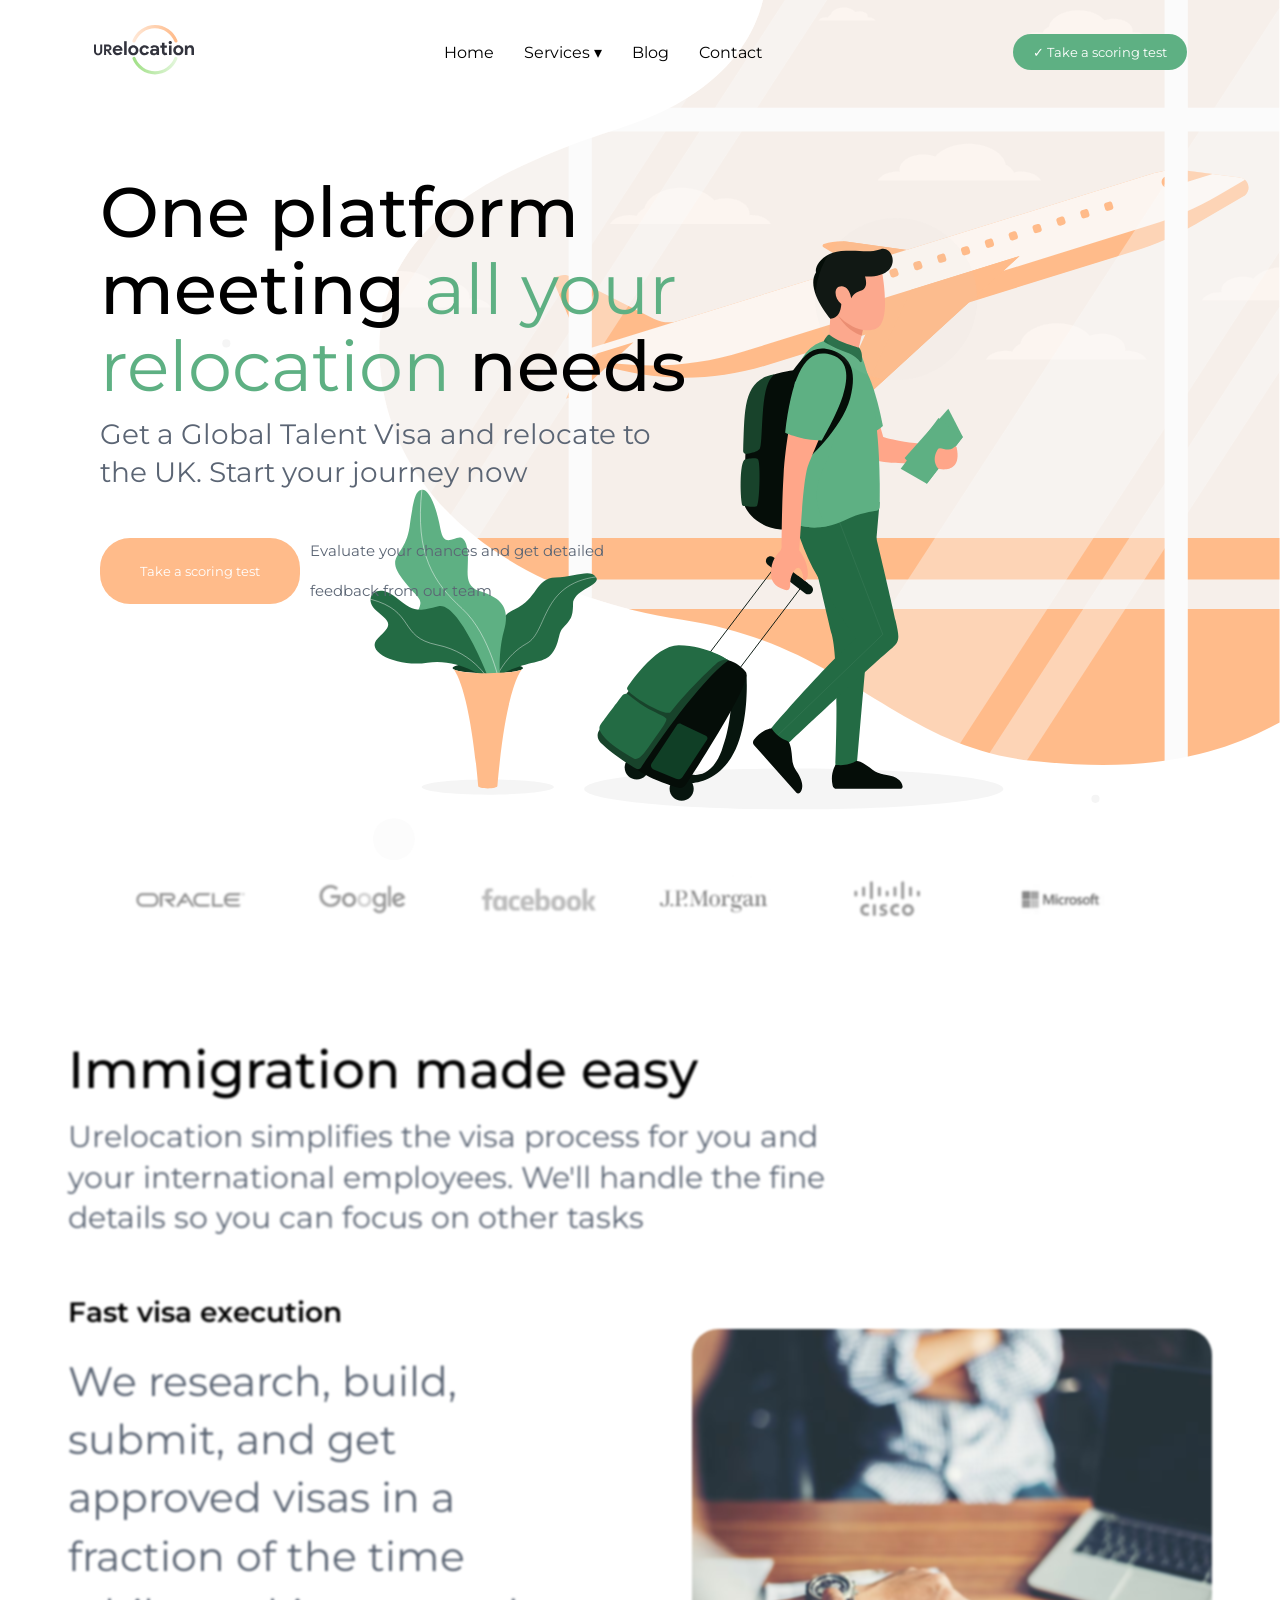
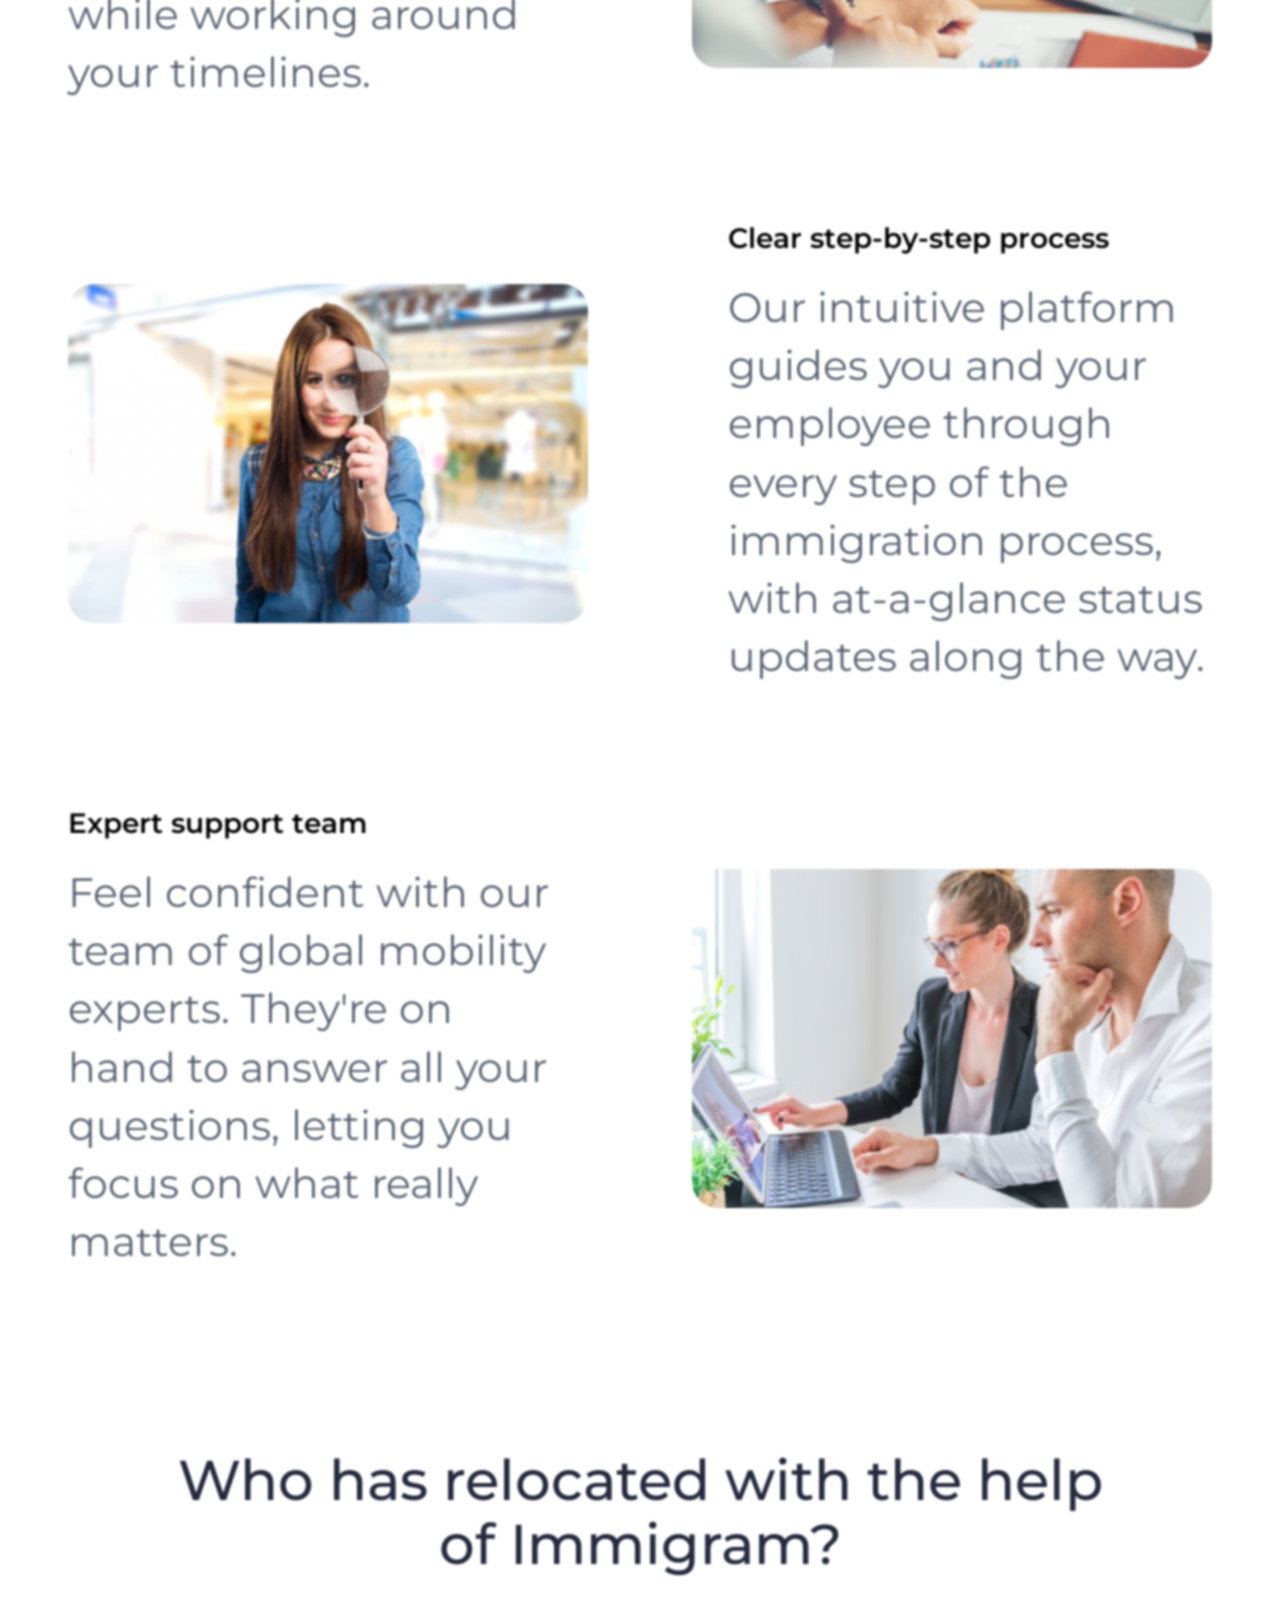
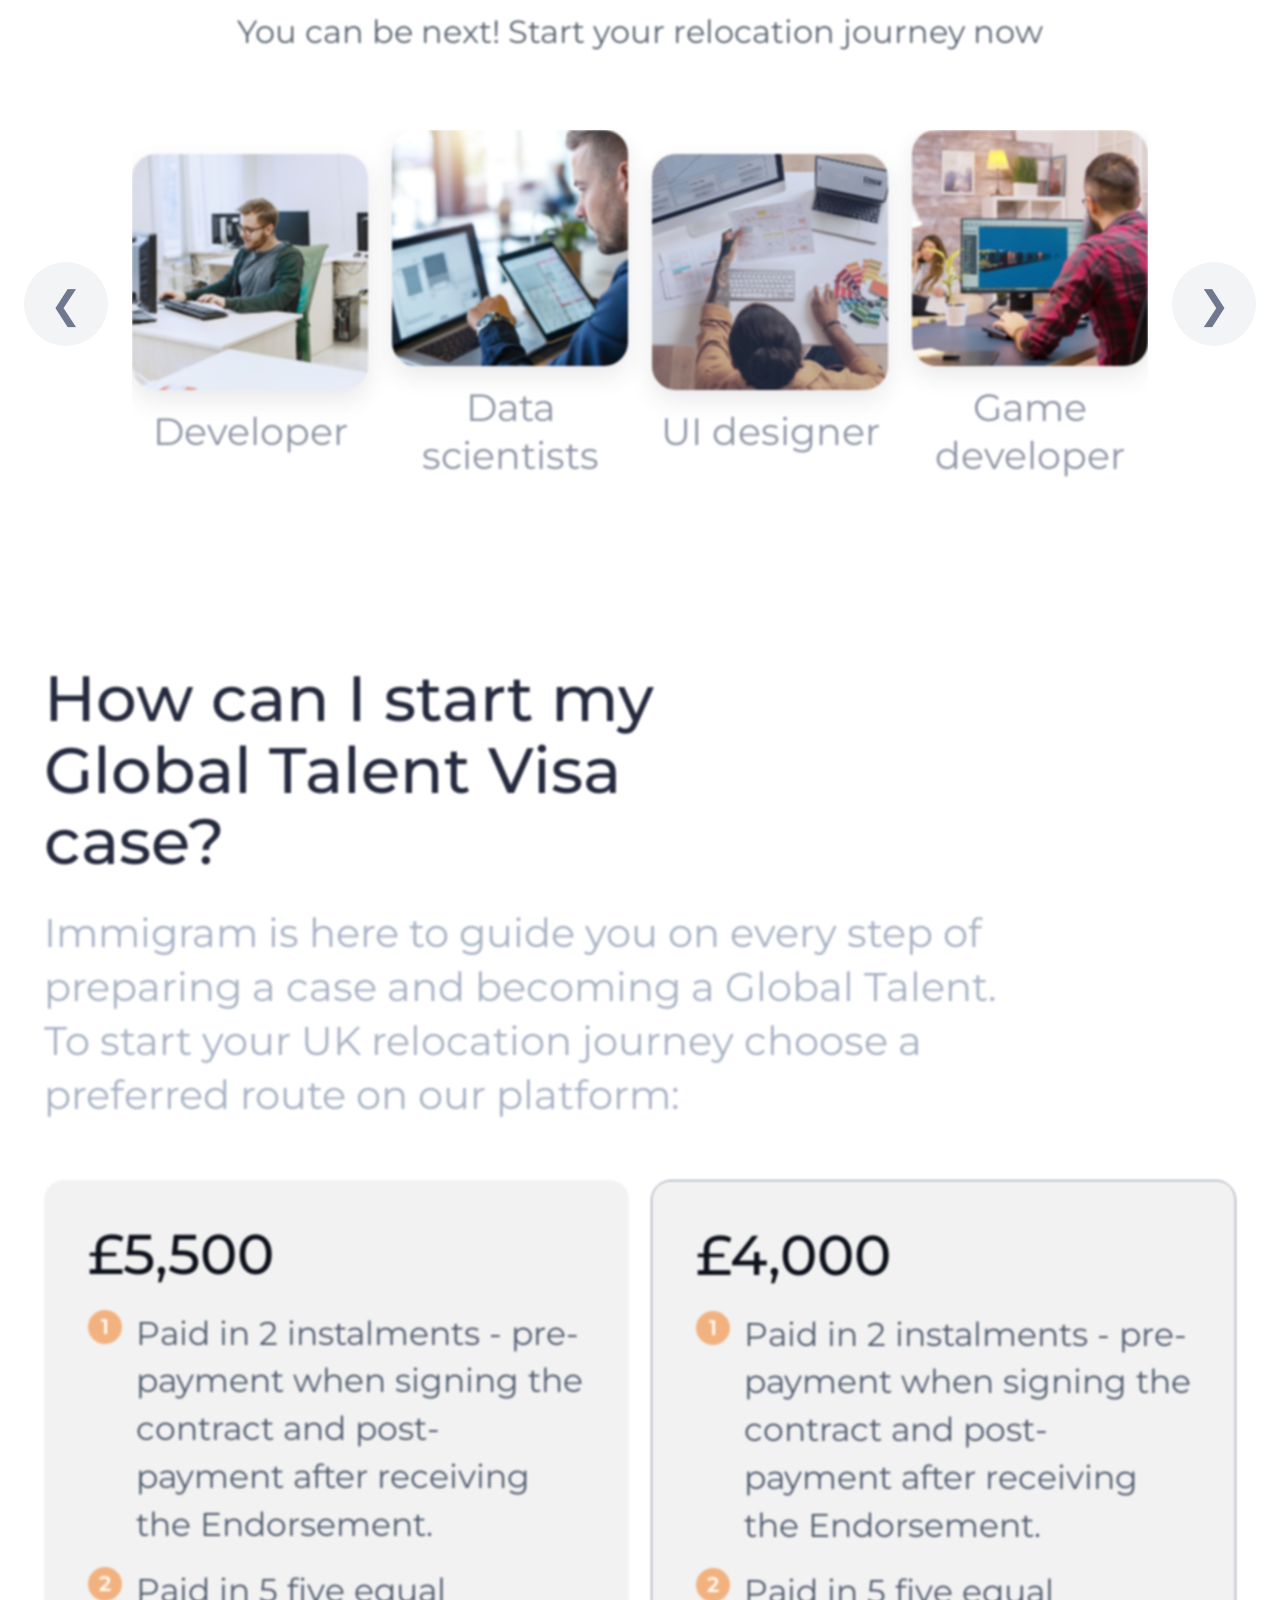
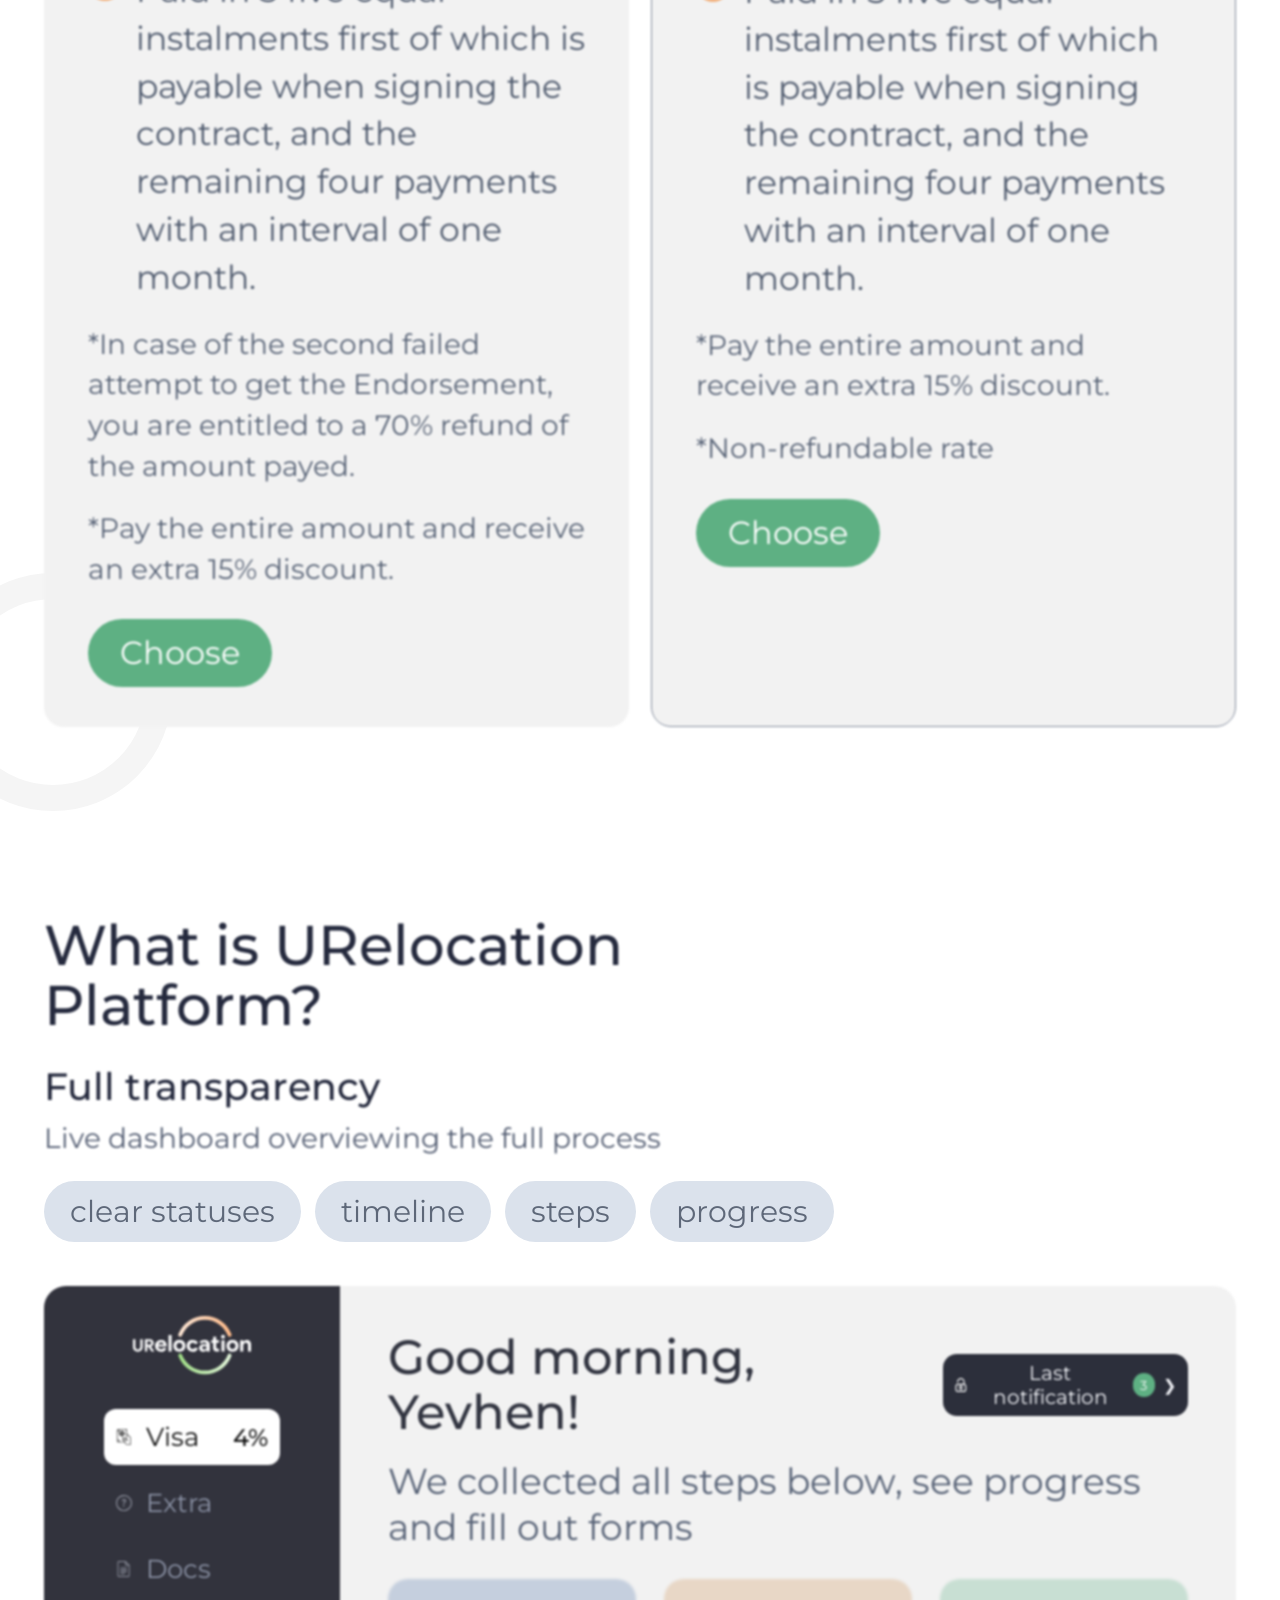
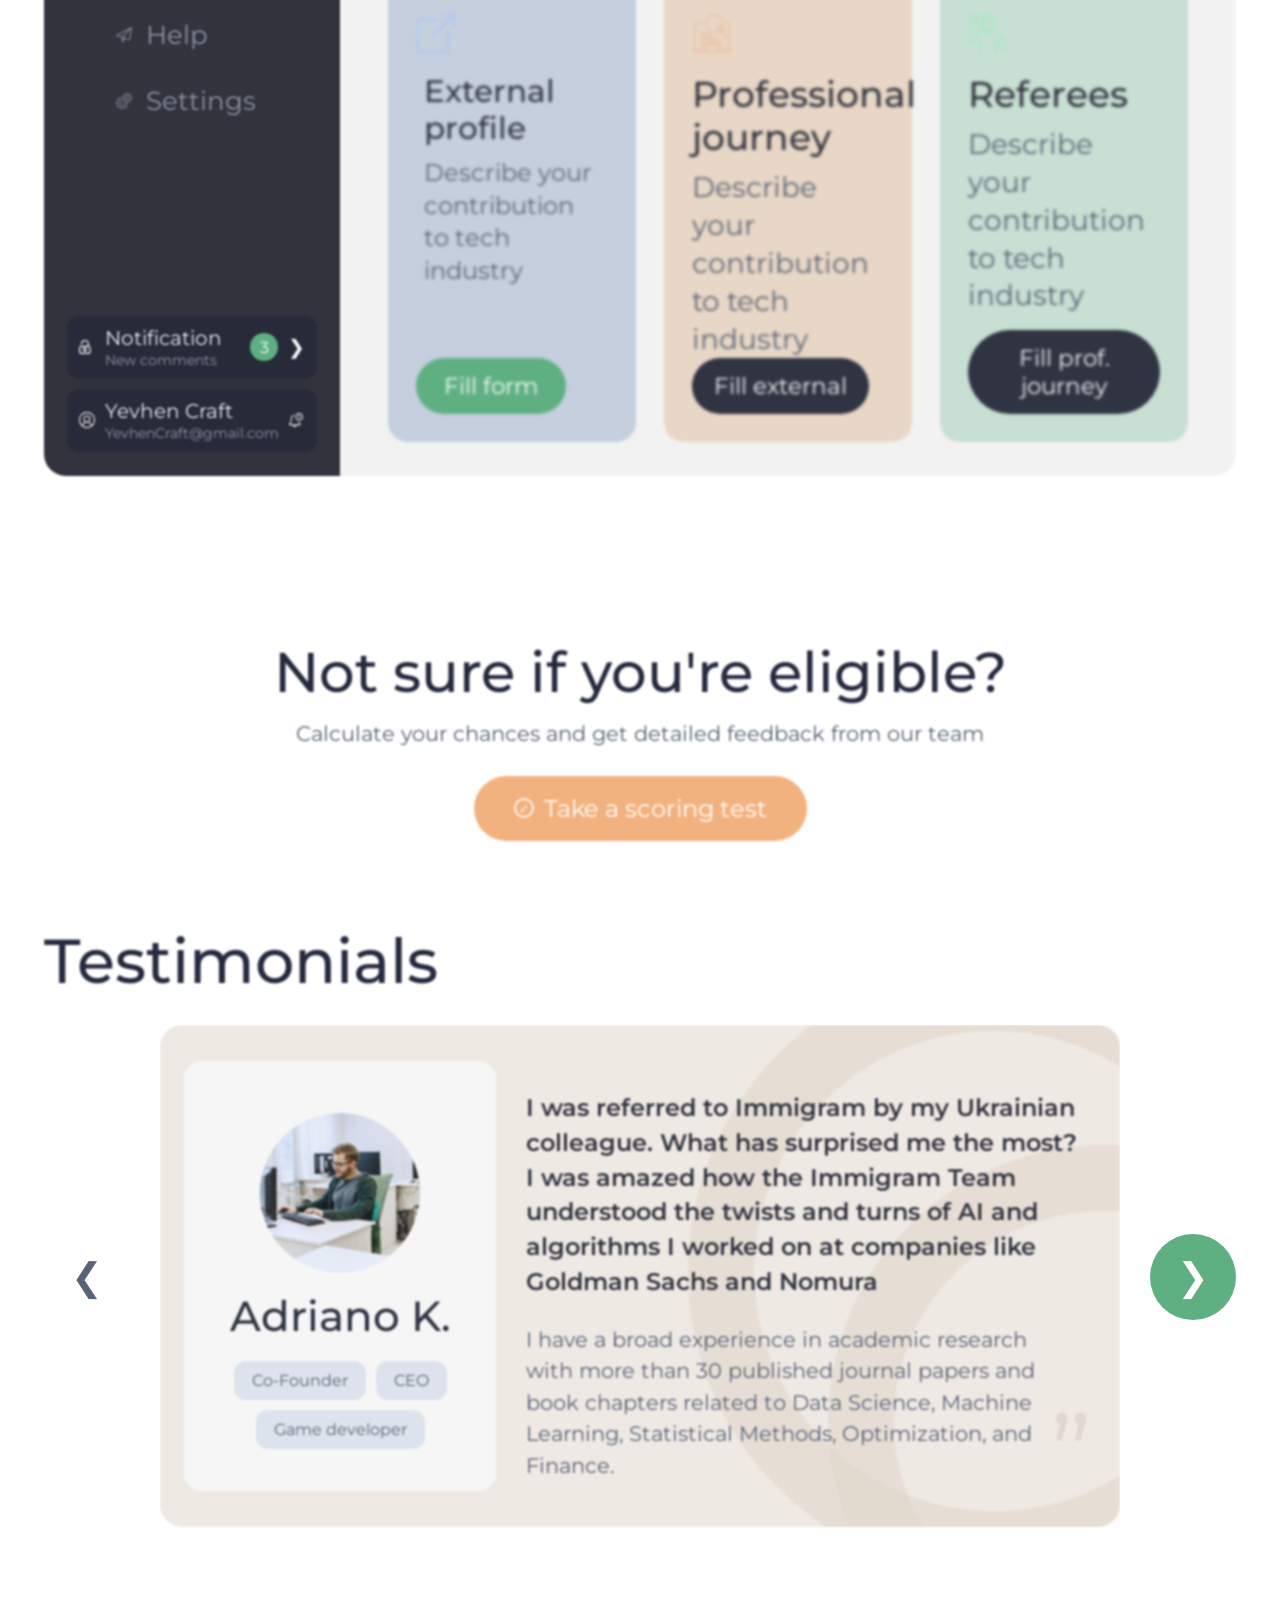
==== commit f72b5f8b: "добавили карточку работников" ====
--- a/pages/index.html
+++ b/pages/index.html
@@ -341,6 +341,116 @@
           </div>
         </div>
       </section>
+
+      <section class="testimonials-section" aria-label="Scoring test and testimonials">
+        <div class="testimonials-wrap">
+          <div class="eligibility-cta">
+            <h2>Not sure if you&apos;re eligible?</h2>
+            <p>Calculate your chances and get detailed feedback from our team</p>
+            <button type="button">
+              <span>✓</span>
+              Take a scoring test
+            </button>
+          </div>
+
+          <h3>Testimonials</h3>
+
+          <div class="testimonial-slider">
+            <button
+              class="testimonial-arrow prev"
+              type="button"
+              id="testimonialPrev"
+              aria-label="Previous testimonial"
+            >
+              &#10094;
+            </button>
+
+            <div class="testimonial-viewport">
+              <div class="testimonial-track" id="testimonialTrack">
+                <article class="testimonial-card">
+                  <div class="testimonial-person">
+                    <img src="../photos/Rectangle 13.svg" alt="Adriano K." />
+                    <h4>Adriano K.</h4>
+                    <div class="testimonial-tags">
+                      <span>Co-Founder</span>
+                      <span>CEO</span>
+                      <span>Game developer</span>
+                    </div>
+                  </div>
+
+                  <div class="testimonial-content">
+                    <p class="testimonial-quote">
+                      I was referred to Immigram by my Ukrainian colleague. What has surprised me the
+                      most? I was amazed how the Immigram Team understood the twists and turns of AI
+                      and algorithms I worked on at companies like Goldman Sachs and Nomura
+                    </p>
+                    <p>
+                      I have a broad experience in academic research with more than 30 published
+                      journal papers and book chapters related to Data Science, Machine Learning,
+                      Statistical Methods, Optimization, and Finance.
+                    </p>
+                  </div>
+                </article>
+
+                <article class="testimonial-card">
+                  <div class="testimonial-person">
+                    <img src="../photos/Rectangle 14.svg" alt="Sophie T." />
+                    <h4>Sophie T.</h4>
+                    <div class="testimonial-tags">
+                      <span>Data scientist</span>
+                      <span>Mentor</span>
+                      <span>Researcher</span>
+                    </div>
+                  </div>
+
+                  <div class="testimonial-content">
+                    <p class="testimonial-quote">
+                      The platform made my route to relocation very transparent. I always understood
+                      what step was next and what document was expected from me.
+                    </p>
+                    <p>
+                      I especially liked how the team translated complex requirements into clear
+                      actions. It saved me weeks of confusion and helped me keep momentum.
+                    </p>
+                  </div>
+                </article>
+
+                <article class="testimonial-card">
+                  <div class="testimonial-person">
+                    <img src="../photos/Rectangle 15.svg" alt="Michael R." />
+                    <h4>Michael R.</h4>
+                    <div class="testimonial-tags">
+                      <span>Product manager</span>
+                      <span>Founder</span>
+                      <span>Strategist</span>
+                    </div>
+                  </div>
+
+                  <div class="testimonial-content">
+                    <p class="testimonial-quote">
+                      We had a tight timeline and still managed to prepare a strong case. The feedback
+                      was practical, fast, and always focused on what truly impacts the outcome.
+                    </p>
+                    <p>
+                      From first review to final submission, everything felt structured and calm. That
+                      confidence was the biggest value for me during the process.
+                    </p>
+                  </div>
+                </article>
+              </div>
+            </div>
+
+            <button
+              class="testimonial-arrow next"
+              type="button"
+              id="testimonialNext"
+              aria-label="Next testimonial"
+            >
+              &#10095;
+            </button>
+          </div>
+        </div>
+      </section>
     </main>
 
     <script>
@@ -417,6 +527,37 @@
         nextBtn.addEventListener("click", function () {
           const maxIndex = Math.max(0, cards.length - perView);
           index = index >= maxIndex ? 0 : index + 1;
+          render();
+        });
+
+        window.addEventListener("resize", render);
+        render();
+      })();
+
+      (function () {
+        const track = document.getElementById("testimonialTrack");
+        const prevBtn = document.getElementById("testimonialPrev");
+        const nextBtn = document.getElementById("testimonialNext");
+        if (!track || !prevBtn || !nextBtn) return;
+
+        const cards = Array.from(track.querySelectorAll(".testimonial-card"));
+        let index = 0;
+
+        function render() {
+          const card = cards[0];
+          const gap = window.innerWidth <= 900 ? 14 : 24;
+          const cardWidth = card ? card.getBoundingClientRect().width : 0;
+          const shift = (cardWidth + gap) * index;
+          track.style.transform = "translateX(-" + shift + "px)";
+        }
+
+        prevBtn.addEventListener("click", function () {
+          index = index <= 0 ? cards.length - 1 : index - 1;
+          render();
+        });
+
+        nextBtn.addEventListener("click", function () {
+          index = index >= cards.length - 1 ? 0 : index + 1;
           render();
         });
 
@@ -442,7 +583,10 @@
           ".platform-wrap > h3",
           ".platform-wrap > .platform-lead",
           ".platform-demo",
-          ".platform-card"
+          ".platform-card",
+          ".eligibility-cta",
+          ".testimonials-wrap > h3",
+          ".testimonial-card"
         ];
 
         const revealItems = Array.from(
--- a/styles/style.css
+++ b/styles/style.css
@@ -23,6 +23,7 @@
   width: 0;
   height: 0;
 }
+
 
 header {
   padding: 25px 0px;
@@ -1036,6 +1037,214 @@
   background: #5EB083;
 }
 
+.testimonials-section {
+  background: transparent;
+  padding: 72px 0 96px;
+}
+
+.testimonials-wrap {
+  max-width: 1240px;
+  margin: 0 auto;
+  padding: 0 24px;
+}
+
+.eligibility-cta {
+  text-align: center;
+}
+
+.eligibility-cta h2 {
+  color: #252a3e;
+  font-size: 56px;
+  line-height: 1.1;
+  font-weight: 500;
+}
+
+.eligibility-cta p {
+  margin-top: 16px;
+  color: #556075;
+  font-size: 21px;
+  line-height: 1.35;
+}
+
+.eligibility-cta button {
+  margin-top: 28px;
+  border: none;
+  border-radius: 999px;
+  padding: 18px 40px;
+  background: #f2b27f;
+  color: #ffffff;
+  font-size: 24px;
+  display: inline-flex;
+  align-items: center;
+  gap: 10px;
+  cursor: pointer;
+  transition: transform 0.22s ease, box-shadow 0.22s ease, filter 0.22s ease;
+}
+
+.eligibility-cta button span {
+  width: 20px;
+  height: 20px;
+  border-radius: 999px;
+  border: 2px solid rgba(255, 255, 255, 0.85);
+  display: inline-grid;
+  place-items: center;
+  font-size: 12px;
+}
+
+.testimonials-wrap > h3 {
+  margin-top: 86px;
+  color: #252a3e;
+  font-size: 62px;
+  line-height: 1.1;
+  font-weight: 500;
+}
+
+.testimonial-slider {
+  margin-top: 30px;
+  display: grid;
+  grid-template-columns: 86px 1fr 86px;
+  align-items: center;
+  column-gap: 30px;
+}
+
+.testimonial-viewport {
+  overflow: hidden;
+}
+
+.testimonial-track {
+  display: flex;
+  gap: 24px;
+  transition: transform 0.35s ease;
+  will-change: transform;
+}
+
+.testimonial-arrow {
+  width: 86px;
+  height: 86px;
+  border-radius: 999px;
+  border: none;
+  background: #ffffff;
+  color: #586377;
+  font-size: 38px;
+  cursor: pointer;
+  transition: transform 0.22s ease, box-shadow 0.22s ease, background-color 0.22s ease, color 0.22s ease;
+}
+
+.testimonial-arrow.next {
+  background: #5EB083;
+  color: #ffffff;
+}
+
+.testimonial-card {
+  flex: 0 0 100%;
+  border-radius: 22px;
+  background: #efe9e4;
+  display: grid;
+  grid-template-columns: 312px 1fr;
+  gap: 30px;
+  padding: 24px;
+  position: relative;
+  overflow: hidden;
+}
+
+.testimonial-card::before,
+.testimonial-card::after {
+  content: "";
+  position: absolute;
+  right: -180px;
+  top: -60px;
+  width: 480px;
+  height: 480px;
+  border-radius: 999px;
+  border: 66px solid rgba(225, 214, 203, 0.55);
+}
+
+.testimonial-card::after {
+  right: -260px;
+  top: 120px;
+  width: 420px;
+  height: 420px;
+}
+
+.testimonial-person {
+  background: #f6f6f6;
+  border-radius: 18px;
+  padding: 34px 22px 24px;
+  display: flex;
+  flex-direction: column;
+  align-items: center;
+  justify-content: center;
+  text-align: center;
+  position: relative;
+  z-index: 1;
+  height: calc(100% - 24px);
+  align-self: center;
+}
+
+.testimonial-person img {
+  width: 160px;
+  height: 160px;
+  border-radius: 999px;
+  object-fit: cover;
+}
+
+.testimonial-person h4 {
+  margin-top: 18px;
+  color: #2f3443;
+  font-size: 42px;
+  line-height: 1.2;
+  font-weight: 500;
+}
+
+.testimonial-tags {
+  margin-top: 20px;
+  width: 100%;
+  display: flex;
+  flex-wrap: wrap;
+  justify-content: center;
+  gap: 10px;
+}
+
+.testimonial-tags span {
+  background: #dde3ec;
+  color: #596377;
+  font-size: 16px;
+  padding: 10px 18px;
+  border-radius: 12px;
+  cursor: pointer;
+  transition: transform 0.2s ease, box-shadow 0.2s ease, background-color 0.2s ease, color 0.2s ease;
+}
+
+.testimonial-content {
+  position: relative;
+  z-index: 1;
+  padding: 18px 18px 22px 0;
+}
+
+.testimonial-content .testimonial-quote {
+  color: #323541;
+  font-size: 24px;
+  line-height: 1.45;
+  font-weight: 600;
+}
+
+.testimonial-content p {
+  margin-top: 24px;
+  color: #586377;
+  font-size: 21px;
+  line-height: 1.5;
+}
+
+.testimonial-content::after {
+  content: "”";
+  position: absolute;
+  right: 4px;
+  bottom: -8px;
+  color: rgba(207, 193, 178, 0.45);
+  font-size: 110px;
+  line-height: 1;
+}
+
 @media (hover: hover) {
   .element3 button:hover,
   .containerBtn button:hover,
@@ -1049,6 +1258,24 @@
 
   .slider-arrow:hover {
     box-shadow: 0 10px 22px rgba(37, 42, 62, 0.2);
+  }
+
+  .eligibility-cta button:hover {
+    transform: translateY(-2px);
+    box-shadow: 0 10px 22px rgba(242, 178, 127, 0.35);
+    filter: brightness(0.98);
+  }
+
+  .testimonial-arrow:hover {
+    transform: scale(1.05);
+    box-shadow: 0 10px 24px rgba(37, 42, 62, 0.24);
+  }
+
+  .testimonial-tags span:hover {
+    transform: translateY(-2px);
+    background: #ffffff;
+    color: #2f3443;
+    box-shadow: 0 8px 18px rgba(37, 42, 62, 0.14);
   }
 }
 
@@ -1525,6 +1752,127 @@
     font-size: 14px;
     padding: 10px 16px;
   }
+
+  .testimonials-section {
+    padding: 54px 0 62px;
+  }
+
+  .testimonials-wrap {
+    padding: 0 16px;
+  }
+
+  .eligibility-cta h2 {
+    font-size: 40px;
+  }
+
+  .eligibility-cta p {
+    margin-top: 12px;
+    font-size: 19px;
+  }
+
+  .eligibility-cta button {
+    margin-top: 18px;
+    padding: 14px 24px;
+    font-size: 18px;
+  }
+
+  .eligibility-cta button span {
+    width: 18px;
+    height: 18px;
+    font-size: 11px;
+  }
+
+  .testimonials-wrap > h3 {
+    margin-top: 48px;
+    font-size: 44px;
+  }
+
+  .testimonial-slider {
+    margin-top: 16px;
+    grid-template-columns: 1fr 1fr;
+    row-gap: 14px;
+    column-gap: 10px;
+  }
+
+  .testimonial-viewport {
+    grid-column: 1 / -1;
+  }
+
+  .testimonial-track {
+    gap: 14px;
+  }
+
+  .testimonial-arrow {
+    width: 46px;
+    height: 46px;
+    font-size: 20px;
+  }
+
+  .testimonial-arrow.prev {
+    order: 2;
+    justify-self: start;
+  }
+
+  .testimonial-arrow.next {
+    order: 3;
+    justify-self: end;
+  }
+
+  .testimonial-card {
+    grid-template-columns: 1fr;
+    gap: 18px;
+    padding: 16px;
+    border-radius: 16px;
+  }
+
+  .testimonial-card::before,
+  .testimonial-card::after {
+    display: none;
+  }
+
+  .testimonial-person {
+    padding: 20px 14px 14px;
+    height: auto;
+  }
+
+  .testimonial-person img {
+    width: 118px;
+    height: 118px;
+  }
+
+  .testimonial-person h4 {
+    margin-top: 12px;
+    font-size: 32px;
+  }
+
+  .testimonial-tags {
+    margin-top: 14px;
+    gap: 8px;
+  }
+
+  .testimonial-tags span {
+    font-size: 13px;
+    padding: 7px 12px;
+  }
+
+  .testimonial-content {
+    padding: 4px 2px 14px;
+  }
+
+  .testimonial-content .testimonial-quote {
+    font-size: 20px;
+  }
+
+  .testimonial-content p {
+    margin-top: 14px;
+    font-size: 17px;
+  }
+
+  .testimonial-content::after {
+    font-size: 72px;
+    right: 0;
+    bottom: -10px;
+  }
 }
 
 @media (max-width: 600px) {
@@ -1592,6 +1940,36 @@
 
   .platform-main > p {
     font-size: 17px;
+  }
+
+  .eligibility-cta h2 {
+    font-size: 32px;
+  }
+
+  .eligibility-cta p {
+    font-size: 16px;
+  }
+
+  .eligibility-cta button {
+    width: 100%;
+    justify-content: center;
+    font-size: 16px;
+  }
+
+  .testimonials-wrap > h3 {
+    font-size: 34px;
+  }
+
+  .testimonial-person h4 {
+    font-size: 28px;
+  }
+
+  .testimonial-content .testimonial-quote {
+    font-size: 18px;
+  }
+
+  .testimonial-content p {
+    font-size: 15px;
   }
 }
 
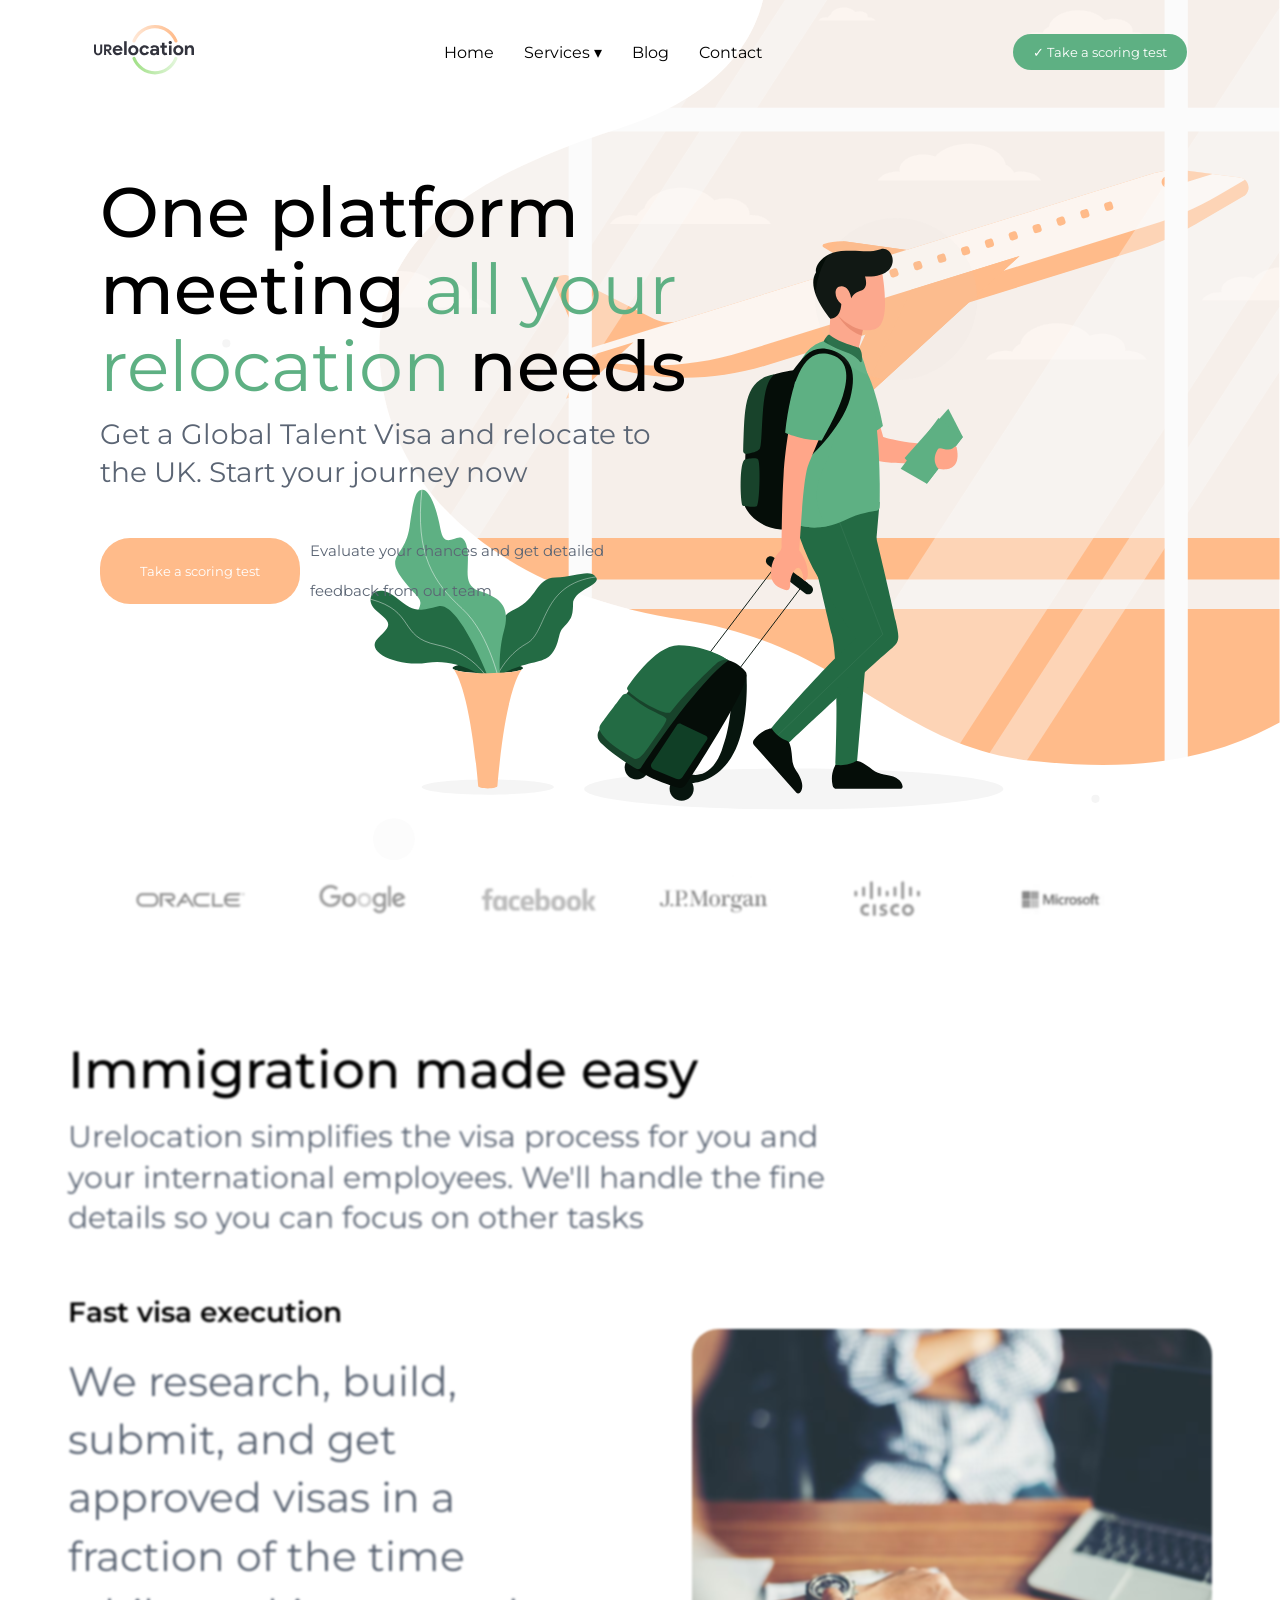
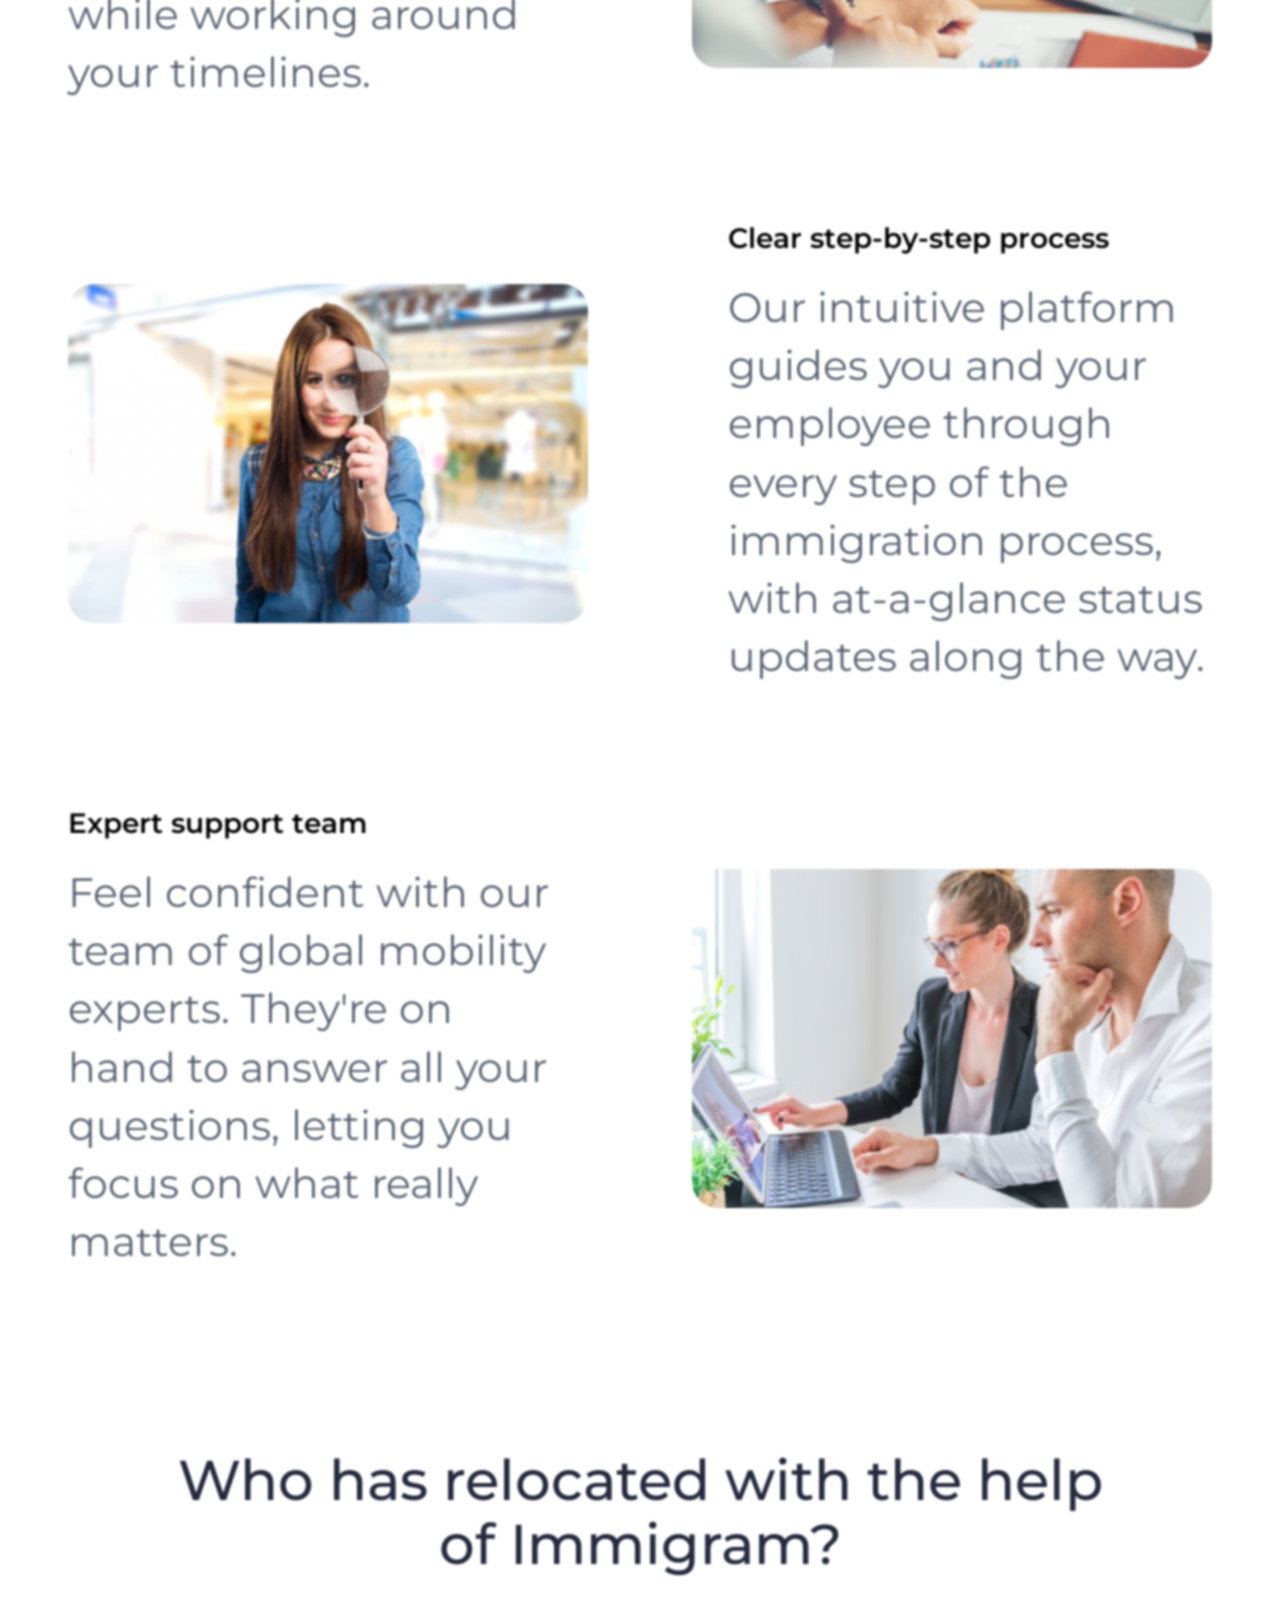
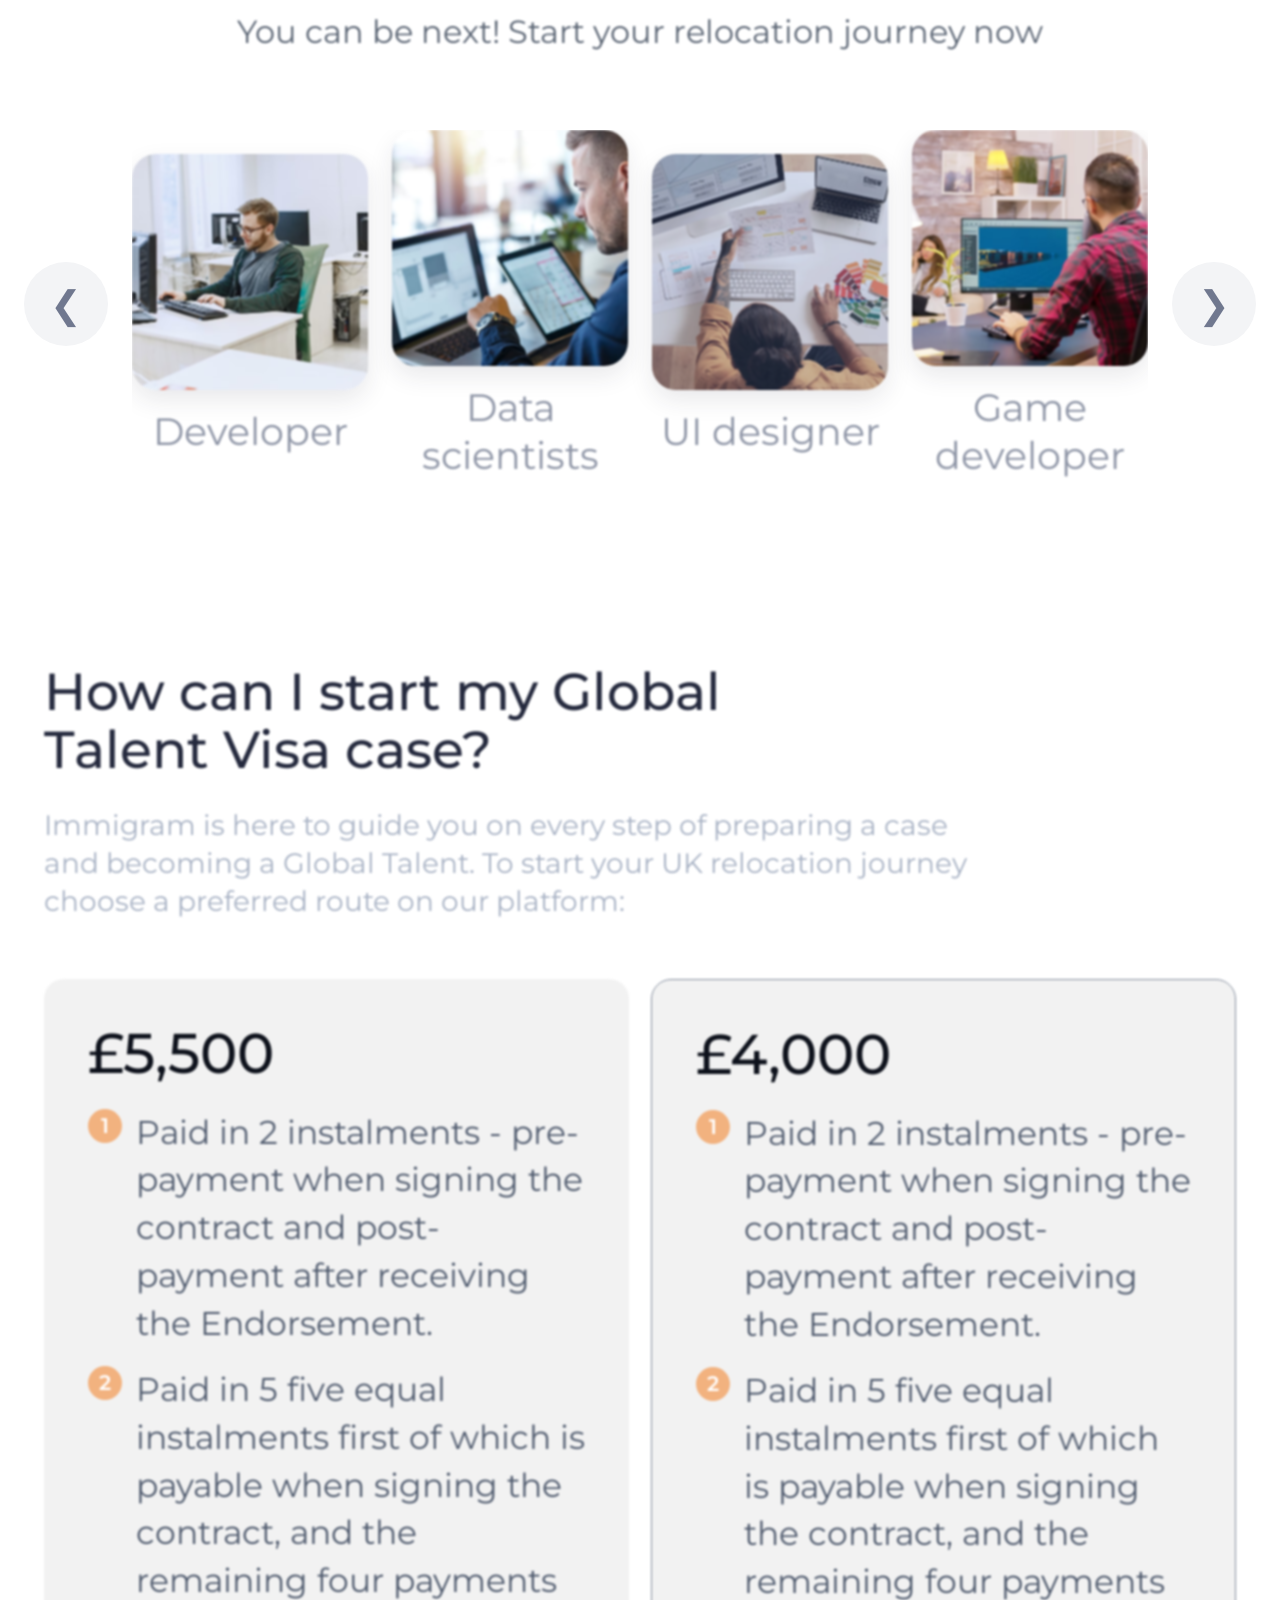
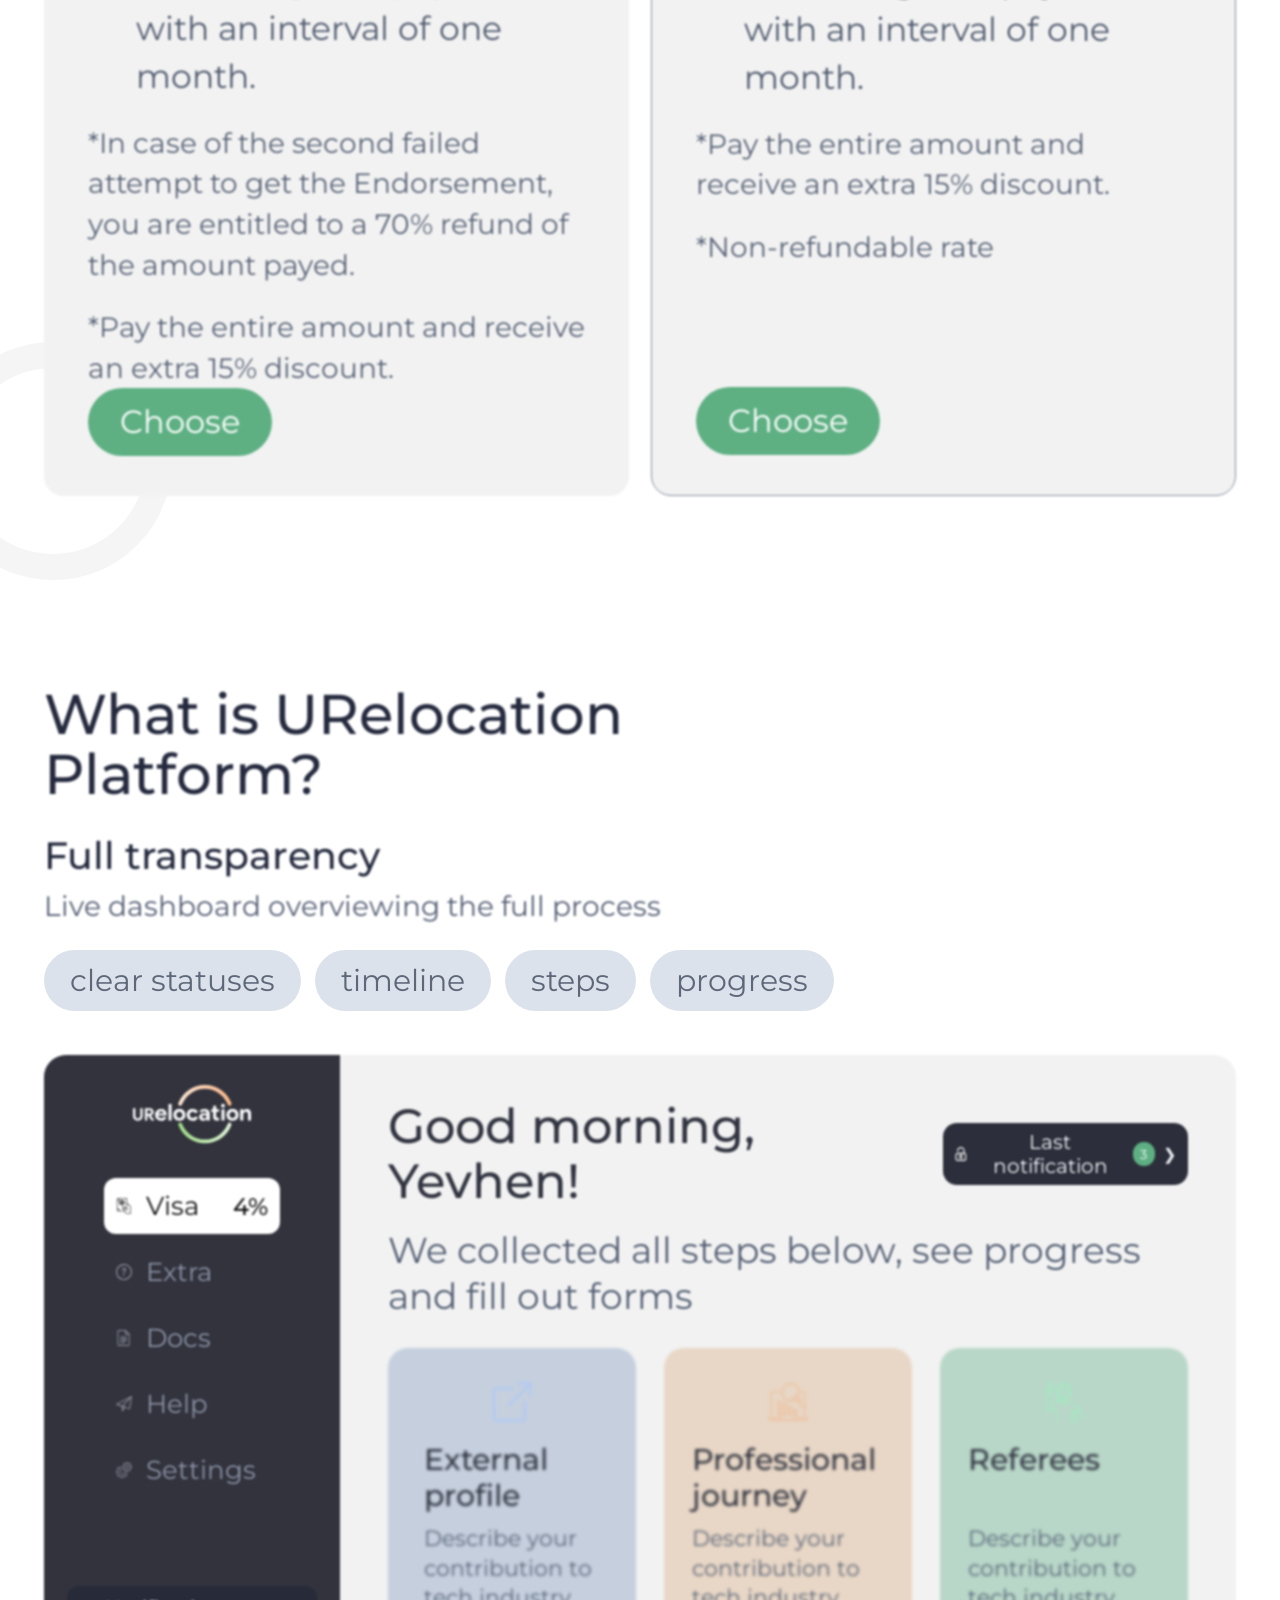
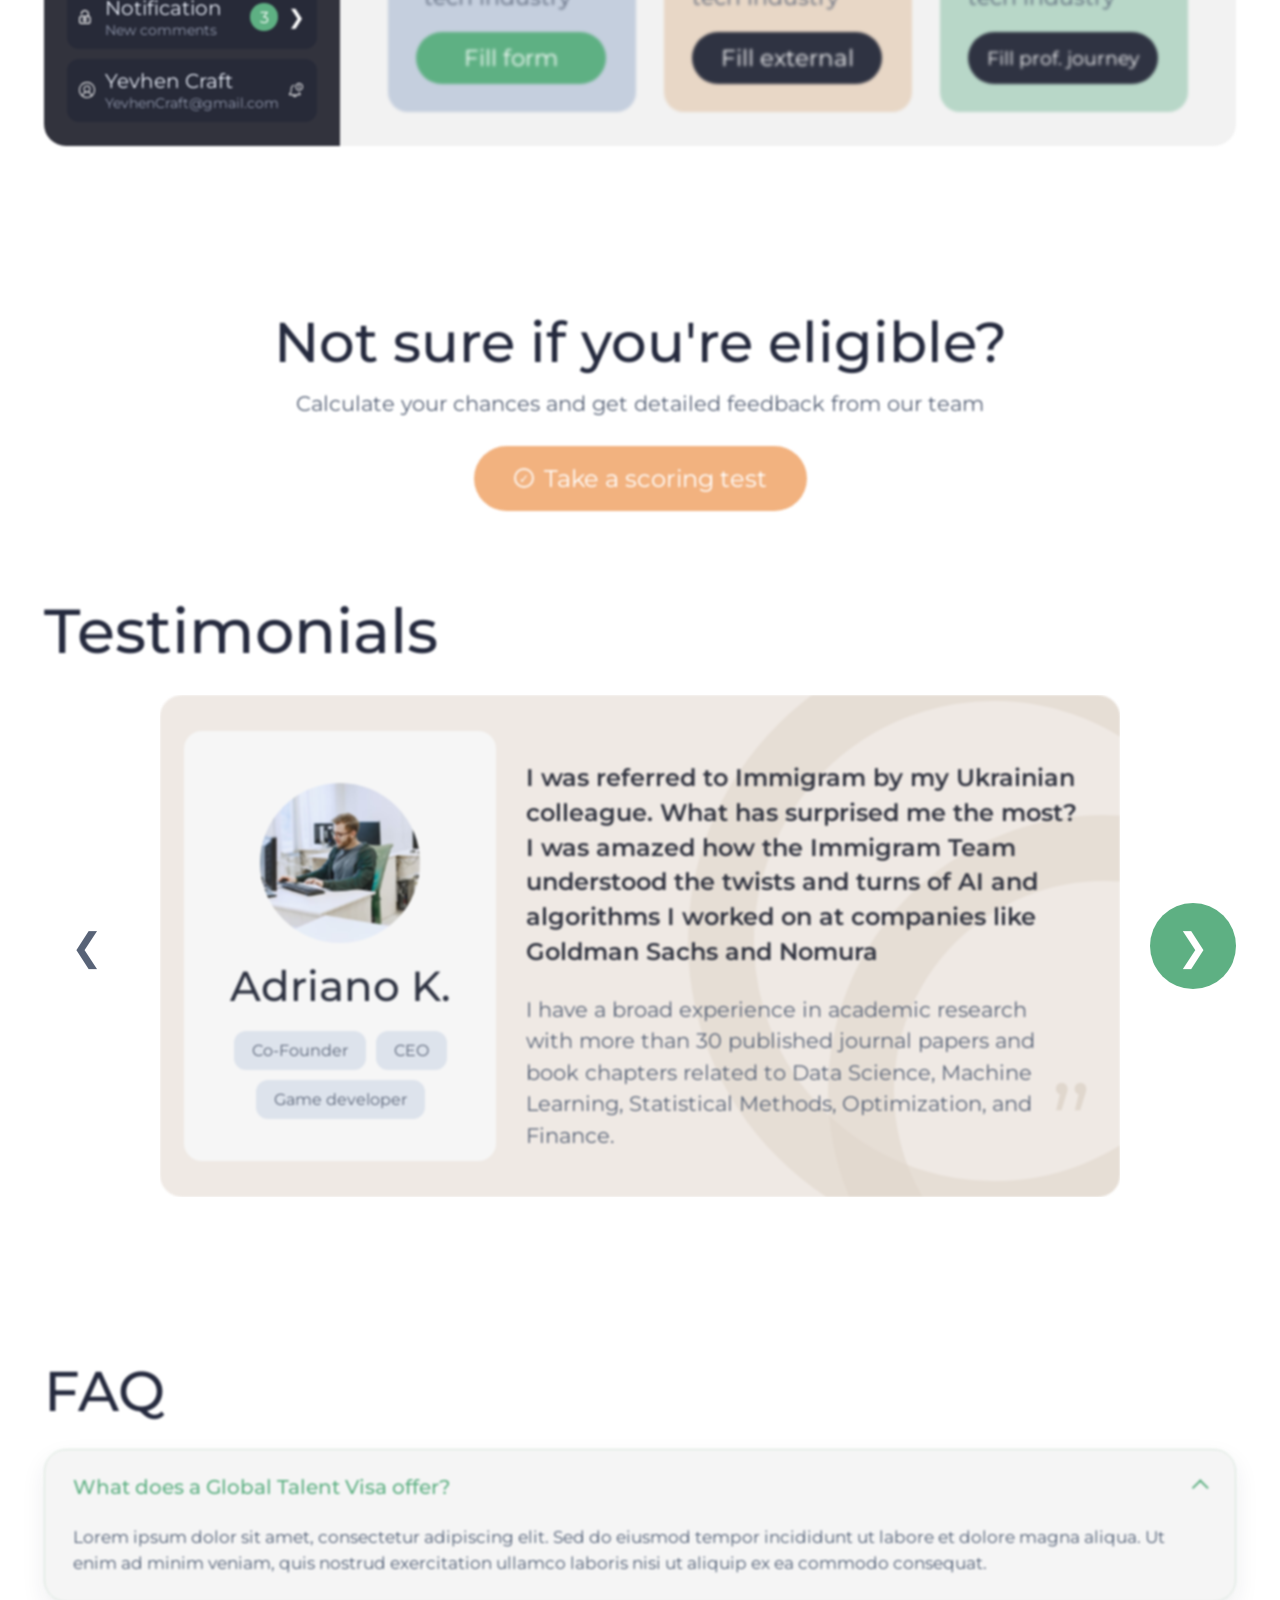
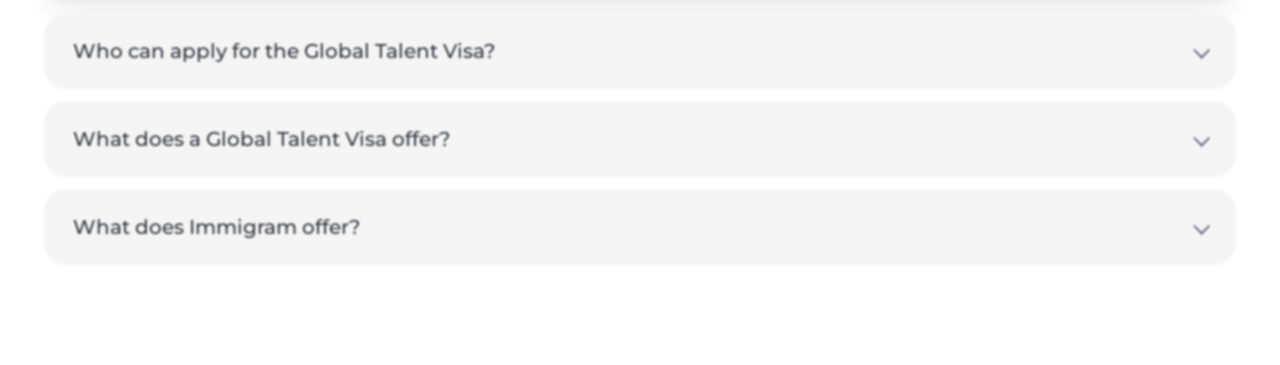
==== commit fa4e84fa: "Поправил адаптивку и поменял стили элментов при наведении и также добавил анимации и работающий акка" ====
--- a/pages/index.html
+++ b/pages/index.html
@@ -451,6 +451,75 @@
           </div>
         </div>
       </section>
+
+      <section class="faq-section" aria-label="Frequently asked questions">
+        <div class="faq-wrap">
+          <h2>FAQ</h2>
+
+          <div class="faq-list" id="faqList">
+            <article class="faq-item open">
+              <button class="faq-question" type="button" aria-expanded="true">
+                <span>What does a Global Talent Visa offer?</span>
+                <span class="faq-icon" aria-hidden="true"></span>
+              </button>
+              <div class="faq-answer">
+                <p>
+                  Lorem ipsum dolor sit amet, consectetur adipiscing elit. Sed do eiusmod tempor
+                  incididunt ut labore et dolore magna aliqua. Ut enim ad minim veniam, quis nostrud
+                  exercitation ullamco laboris nisi ut aliquip ex ea commodo consequat.
+                </p>
+              </div>
+            </article>
+
+            <article class="faq-item">
+              <button class="faq-question" type="button" aria-expanded="false">
+                <span>Who can apply for the Global Talent Visa?</span>
+                <span class="faq-icon" aria-hidden="true"></span>
+              </button>
+              <div class="faq-answer">
+                <p>
+                  Lorem ipsum dolor sit amet, consectetur adipiscing elit, sed do eiusmod tempor
+                  incididunt ut labore et dolore magna aliqua. Duis aute irure dolor in reprehenderit
+                  in voluptate velit esse cillum dolore eu fugiat nulla pariatur.
+                </p>
+              </div>
+            </article>
+
+            <article class="faq-item">
+              <button class="faq-question" type="button" aria-expanded="false">
+                <span>What does a Global Talent Visa offer?</span>
+                <span class="faq-icon" aria-hidden="true"></span>
+              </button>
+              <div class="faq-answer">
+                <p>
+                  Lorem ipsum dolor sit amet, consectetur adipiscing elit. Vestibulum ante ipsum primis
+                  in faucibus orci luctus et ultrices posuere cubilia curae; Integer ut libero
+                  scelerisque, vulputate nisl vitae, tempor arcu. Curabitur feugiat sem id risus
+                  efficitur, in accumsan sem posuere.
+                </p>
+                <p>
+                  Lorem ipsum dolor sit amet, consectetur adipiscing elit. Aenean commodo ligula eget
+                  dolor. Aenean massa. Cum sociis natoque penatibus et magnis dis parturient montes.
+                </p>
+              </div>
+            </article>
+
+            <article class="faq-item">
+              <button class="faq-question" type="button" aria-expanded="false">
+                <span>What does Immigram offer?</span>
+                <span class="faq-icon" aria-hidden="true"></span>
+              </button>
+              <div class="faq-answer">
+                <p>
+                  Lorem ipsum dolor sit amet, consectetur adipiscing elit. Cras mattis consectetur
+                  purus sit amet fermentum. Maecenas faucibus mollis interdum. Donec id elit non mi
+                  porta gravida at eget metus.
+                </p>
+              </div>
+            </article>
+          </div>
+        </div>
+      </section>
     </main>
 
     <script>
@@ -563,6 +632,33 @@
 
         window.addEventListener("resize", render);
         render();
+      })();
+
+      (function () {
+        const faqList = document.getElementById("faqList");
+        if (!faqList) return;
+
+        const items = Array.from(faqList.querySelectorAll(".faq-item"));
+
+        items.forEach(function (item) {
+          const button = item.querySelector(".faq-question");
+          if (!button) return;
+
+          button.addEventListener("click", function () {
+            const isOpen = item.classList.contains("open");
+
+            items.forEach(function (entry) {
+              entry.classList.remove("open");
+              const btn = entry.querySelector(".faq-question");
+              if (btn) btn.setAttribute("aria-expanded", "false");
+            });
+
+            if (!isOpen) {
+              item.classList.add("open");
+              button.setAttribute("aria-expanded", "true");
+            }
+          });
+        });
       })();
 
       (function () {
@@ -586,7 +682,9 @@
           ".platform-card",
           ".eligibility-cta",
           ".testimonials-wrap > h3",
-          ".testimonial-card"
+          ".testimonial-card",
+          ".faq-wrap > h2",
+          ".faq-item"
         ];
 
         const revealItems = Array.from(
--- a/styles/style.css
+++ b/styles/style.css
@@ -571,7 +571,7 @@
 
 .start-case-wrap h2 {
   max-width: 760px;
-  font-size: 64px;
+  font-size: 52px;
   line-height: 1.12;
   font-weight: 500;
   color: #252a3e;
@@ -580,7 +580,7 @@
 .start-case-lead {
   max-width: 960px;
   margin-top: 28px;
-  font-size: 40px;
+  font-size: 28px;
   line-height: 1.35;
   color: #a8b2c4;
 }
@@ -602,6 +602,9 @@
   color: #525d70;
   position: relative;
   min-height: 560px;
+  display: flex;
+  flex-direction: column;
+  align-items: flex-start;
 }
 
 .route-card-outline {
@@ -657,7 +660,7 @@
 }
 
 .route-btn {
-  margin-top: 30px;
+  margin-top: auto;
   min-width: 184px;
   padding: 18px 28px;
   border-radius: 999px;
@@ -976,12 +979,21 @@
   background: #c5cfde;
 }
 
+.platform-card.card-blue img {
+  align-self: center;
+}
+
+.platform-card.card-peach img,
+.platform-card.card-mint img {
+  align-self: center;
+}
+
 .card-peach {
   background: #e8d7c6;
 }
 
 .card-mint {
-  background: #c8dfd3;
+  background: #b8d7c8;
 }
 
 .platform-card img {
@@ -992,16 +1004,19 @@
 .platform-card h5 {
   margin-top: 20px;
   color: #323541;
-  font-size: 36px;
+  font-size: 30px;
   line-height: 1.2;
   font-weight: 500;
+  min-height: 72px;
 }
 
 .platform-card p {
   margin-top: 10px;
+  margin-bottom: 18px;
   color: #586377;
-  font-size: 28px;
+  font-size: 22px;
   line-height: 1.35;
+  min-height: 90px;
 }
 
 .platform-card.card-blue h5,
@@ -1013,33 +1028,144 @@
 }
 
 .platform-card.card-blue h5 {
-  font-size: 31px;
+  font-size: 30px;
 }
 
 .platform-card.card-blue p {
-  font-size: 24px;
+  font-size: 22px;
 }
 
 .platform-card button {
   margin-top: auto;
   border: none;
   border-radius: 999px;
-  min-width: 150px;
+  width: 190px;
+  height: 52px;
   background: #2f3342;
   color: #ffffff;
   font-size: 23px;
-  padding: 14px 22px;
+  padding: 0 18px;
+  display: inline-flex;
+  align-items: center;
+  justify-content: center;
+  text-align: center;
   cursor: pointer;
   transition: transform 0.22s ease, box-shadow 0.22s ease, filter 0.22s ease;
 }
 
 .card-blue button {
   background: #5EB083;
+}
+
+.platform-card.card-mint button {
+  font-size: 19px;
 }
 
 .testimonials-section {
   background: transparent;
   padding: 72px 0 96px;
+}
+
+.faq-section {
+  background: transparent;
+  padding: 68px 0 100px;
+}
+
+.faq-wrap {
+  max-width: 1240px;
+  margin: 0 auto;
+  padding: 0 24px;
+}
+
+.faq-wrap h2 {
+  color: #252a3e;
+  font-size: 56px;
+  line-height: 1.1;
+  font-weight: 500;
+}
+
+.faq-list {
+  margin-top: 26px;
+  display: flex;
+  flex-direction: column;
+  gap: 12px;
+}
+
+.faq-item {
+  background: #f5f5f5;
+  border-radius: 22px;
+  overflow: hidden;
+  border: 1px solid transparent;
+  transition: border-color 0.24s ease, box-shadow 0.24s ease;
+}
+
+.faq-question {
+  width: 100%;
+  border: none;
+  background: transparent;
+  padding: 24px 28px;
+  display: flex;
+  justify-content: space-between;
+  align-items: center;
+  gap: 20px;
+  text-align: left;
+  cursor: pointer;
+}
+
+.faq-question span:first-child {
+  color: #323541;
+  font-size: 20px;
+  line-height: 1.3;
+  font-weight: 500;
+}
+
+.faq-icon {
+  width: 12px;
+  height: 12px;
+  display: inline-block;
+  border-right: 2px solid #647089;
+  border-bottom: 2px solid #647089;
+  transform: rotate(45deg) translateY(-1px);
+  transform-origin: center;
+  transition: transform 0.24s ease, border-color 0.24s ease;
+}
+
+.faq-answer {
+  max-height: 0;
+  overflow: hidden;
+  transition: max-height 0.35s ease, opacity 0.25s ease, padding 0.25s ease;
+  opacity: 0;
+  padding: 0 28px;
+}
+
+.faq-answer p {
+  color: #4f5d74;
+  font-size: 17px;
+  line-height: 1.55;
+}
+
+.faq-answer p + p {
+  margin-top: 10px;
+}
+
+.faq-item.open {
+  border-color: #d8e6dc;
+  box-shadow: 0 10px 24px rgba(37, 42, 62, 0.08);
+}
+
+.faq-item.open .faq-question span:first-child {
+  color: #5EB083;
+}
+
+.faq-item.open .faq-icon {
+  border-color: #5EB083;
+  transform: rotate(-135deg) translateY(-1px);
+}
+
+.faq-item.open .faq-answer {
+  max-height: 340px;
+  opacity: 1;
+  padding: 0 28px 24px;
 }
 
 .testimonials-wrap {
@@ -1734,23 +1860,32 @@
     border-radius: 14px;
     padding: 18px 16px;
     gap: 0;
+    min-height: 240px;
   }
 
   .platform-card h5 {
     margin-top: 12px;
-    font-size: 24px;
+    font-size: 22px;
+    min-height: auto;
   }
 
   .platform-card p {
     margin-top: 8px;
-    font-size: 15px;
+    margin-bottom: 12px;
+    font-size: 14px;
+    min-height: auto;
   }
 
   .platform-card button {
-    margin-top: 14px;
-    min-width: 130px;
+    margin-top: auto;
+    width: 160px;
+    height: 42px;
     font-size: 14px;
-    padding: 10px 16px;
+    padding: 0 12px;
+  }
+
+  .platform-card.card-mint button {
+    font-size: 12px;
   }
 
   .testimonials-section {
@@ -1873,6 +2008,55 @@
     right: 0;
     bottom: -10px;
   }
+
+  .faq-section {
+    background: #FFBB8A;
+    padding: 48px 0 62px;
+  }
+
+  .faq-wrap {
+    padding: 0 16px;
+  }
+
+  .faq-wrap h2 {
+    font-size: 44px;
+  }
+
+  .faq-list {
+    margin-top: 16px;
+    gap: 10px;
+  }
+
+  .faq-item {
+    border-radius: 14px;
+  }
+
+  .faq-question {
+    padding: 16px;
+    gap: 12px;
+  }
+
+  .faq-question span:first-child {
+    font-size: 18px;
+  }
+
+  .faq-icon {
+    width: 10px;
+    height: 10px;
+  }
+
+  .faq-answer {
+    padding: 0 16px;
+  }
+
+  .faq-answer p {
+    font-size: 15px;
+  }
+
+  .faq-item.open .faq-answer {
+    max-height: 460px;
+    padding: 0 16px 16px;
+  }
 }
 
 @media (max-width: 600px) {
@@ -1970,6 +2154,18 @@
 
   .testimonial-content p {
     font-size: 15px;
+  }
+
+  .faq-wrap h2 {
+    font-size: 36px;
+  }
+
+  .faq-question span:first-child {
+    font-size: 16px;
+  }
+
+  .faq-answer p {
+    font-size: 14px;
   }
 }
 
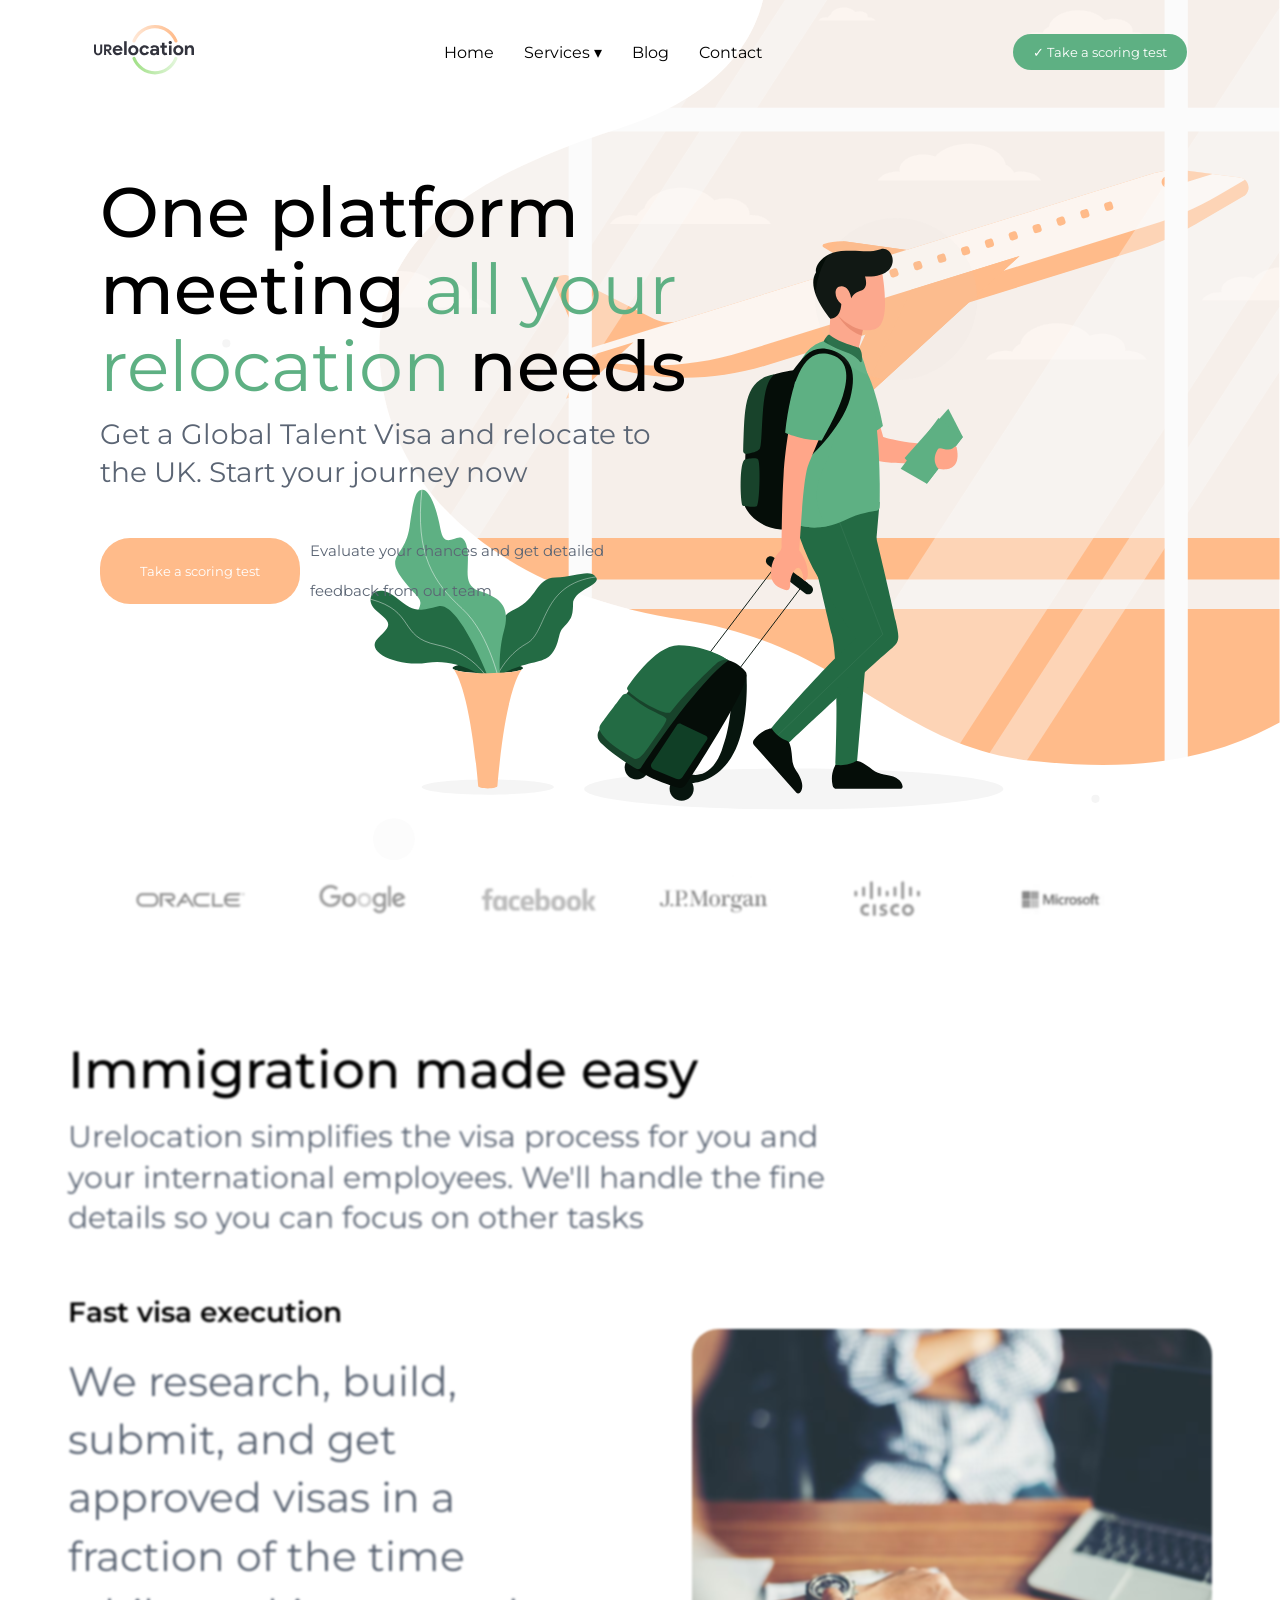
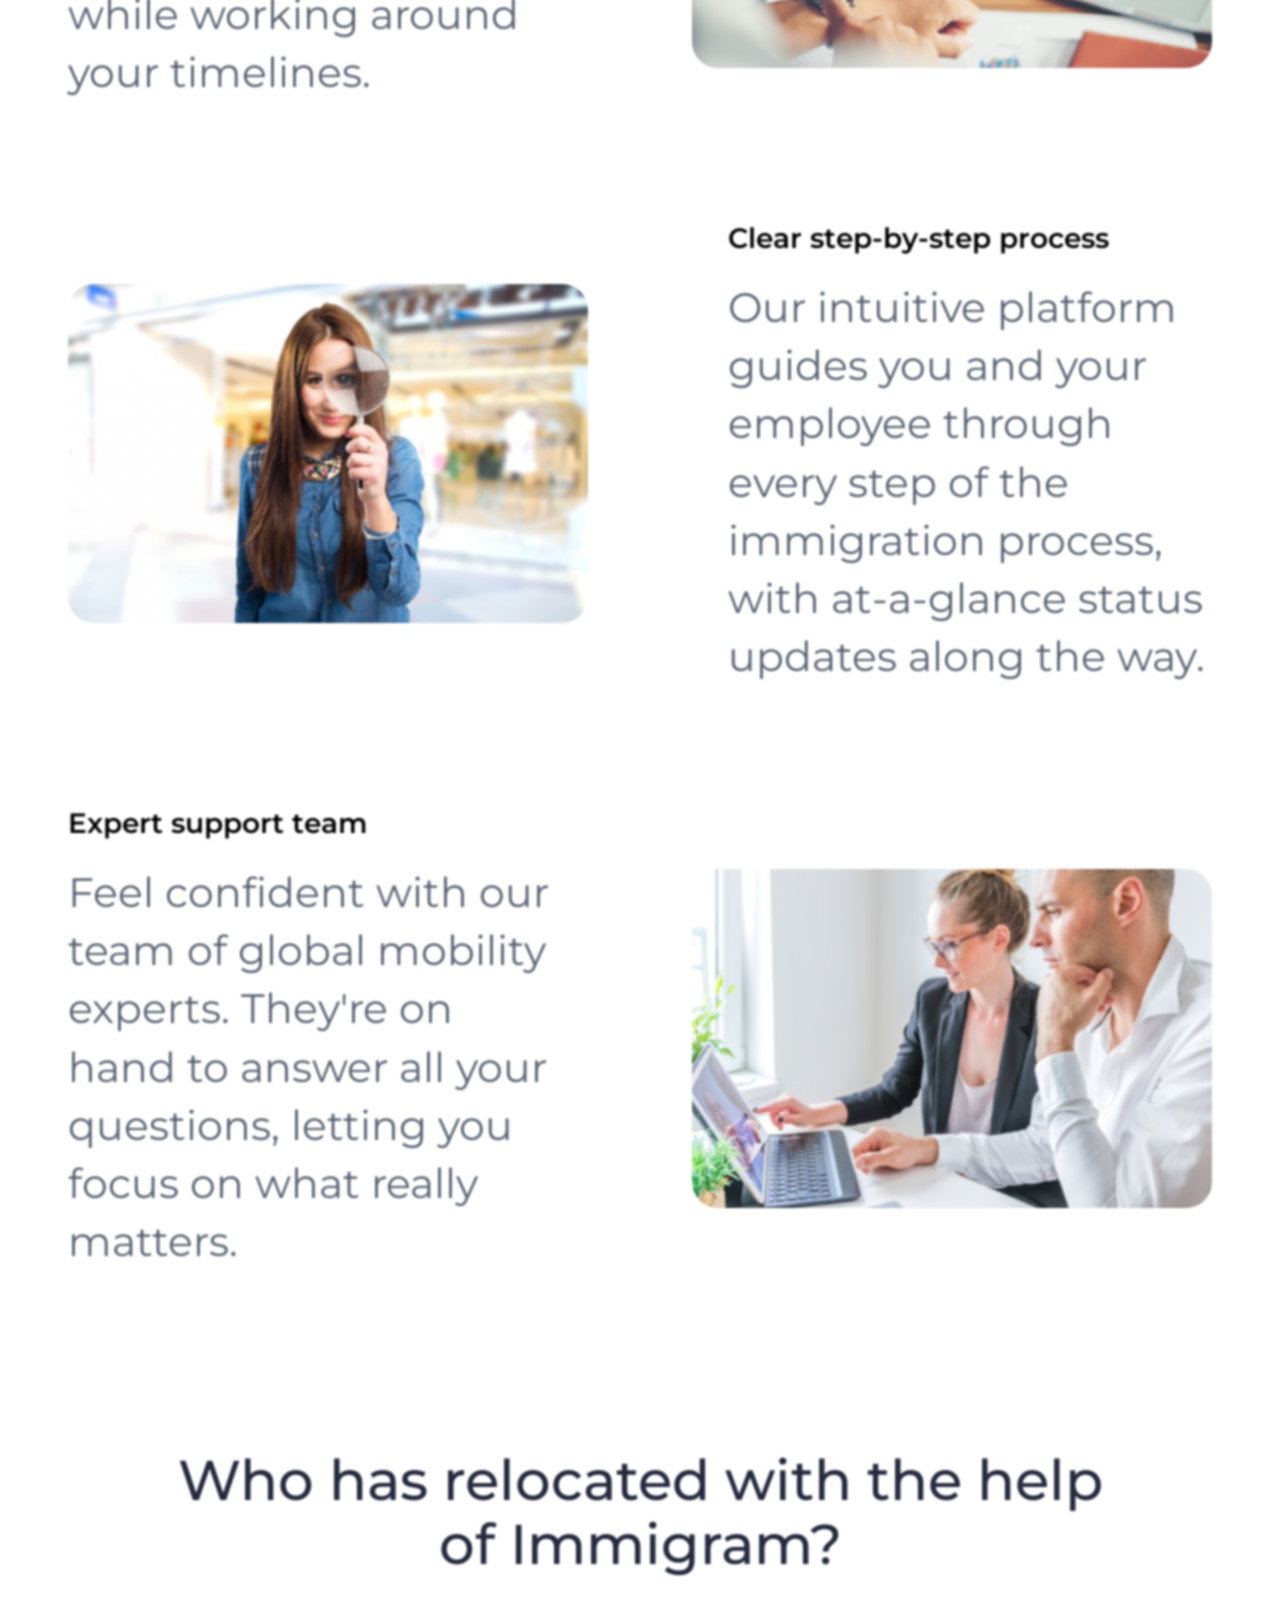
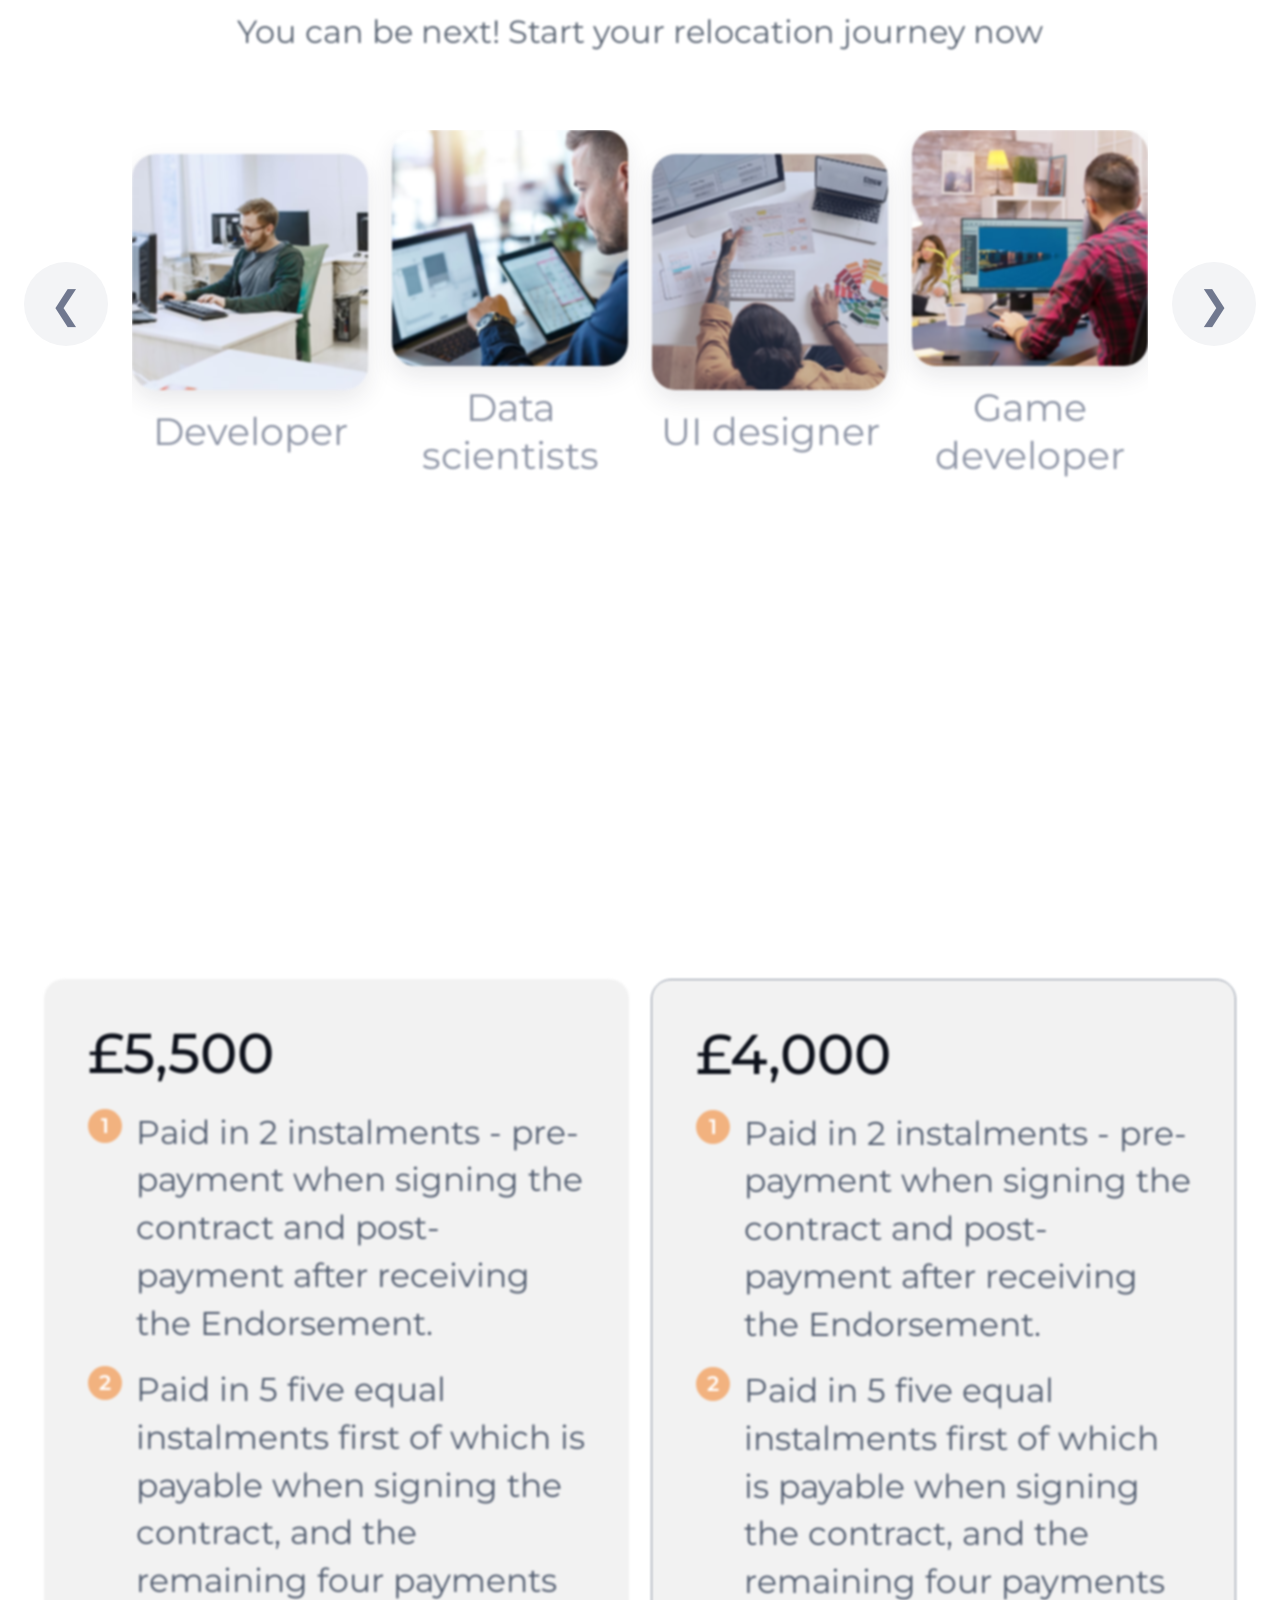
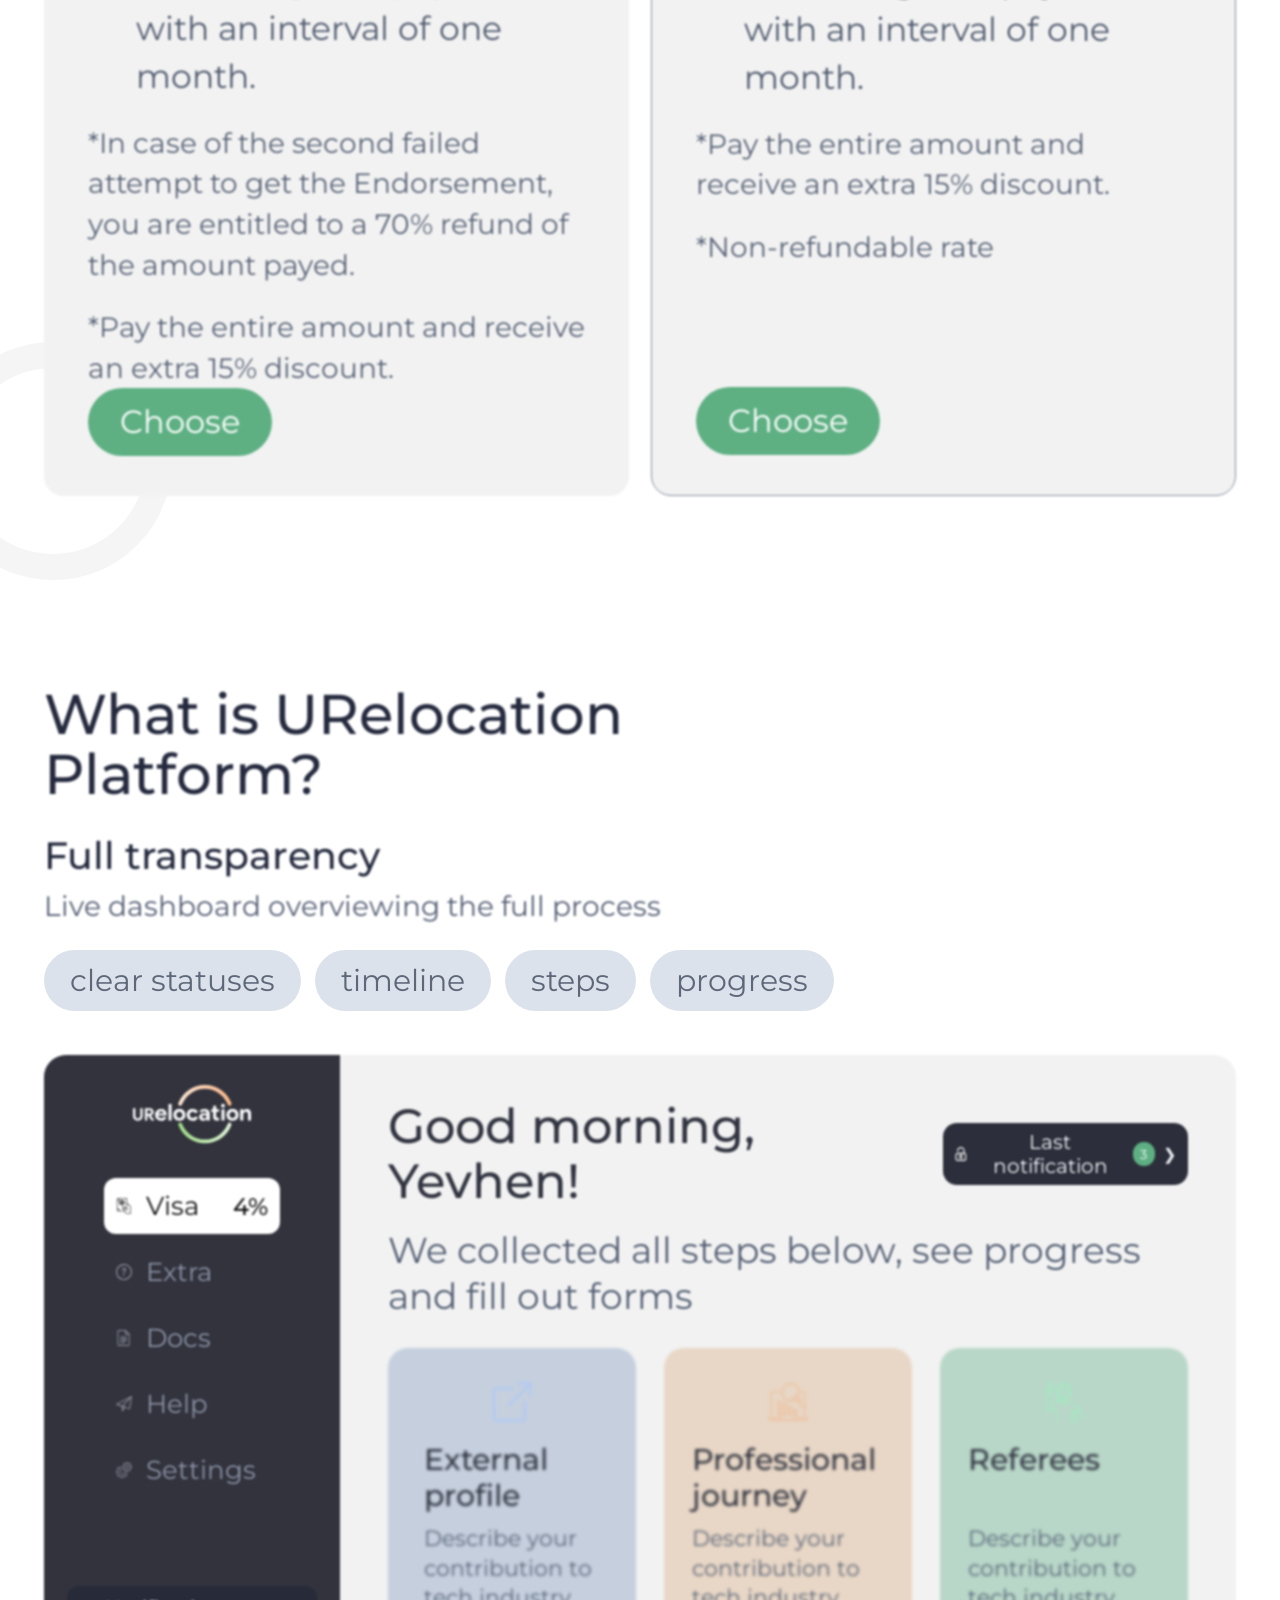
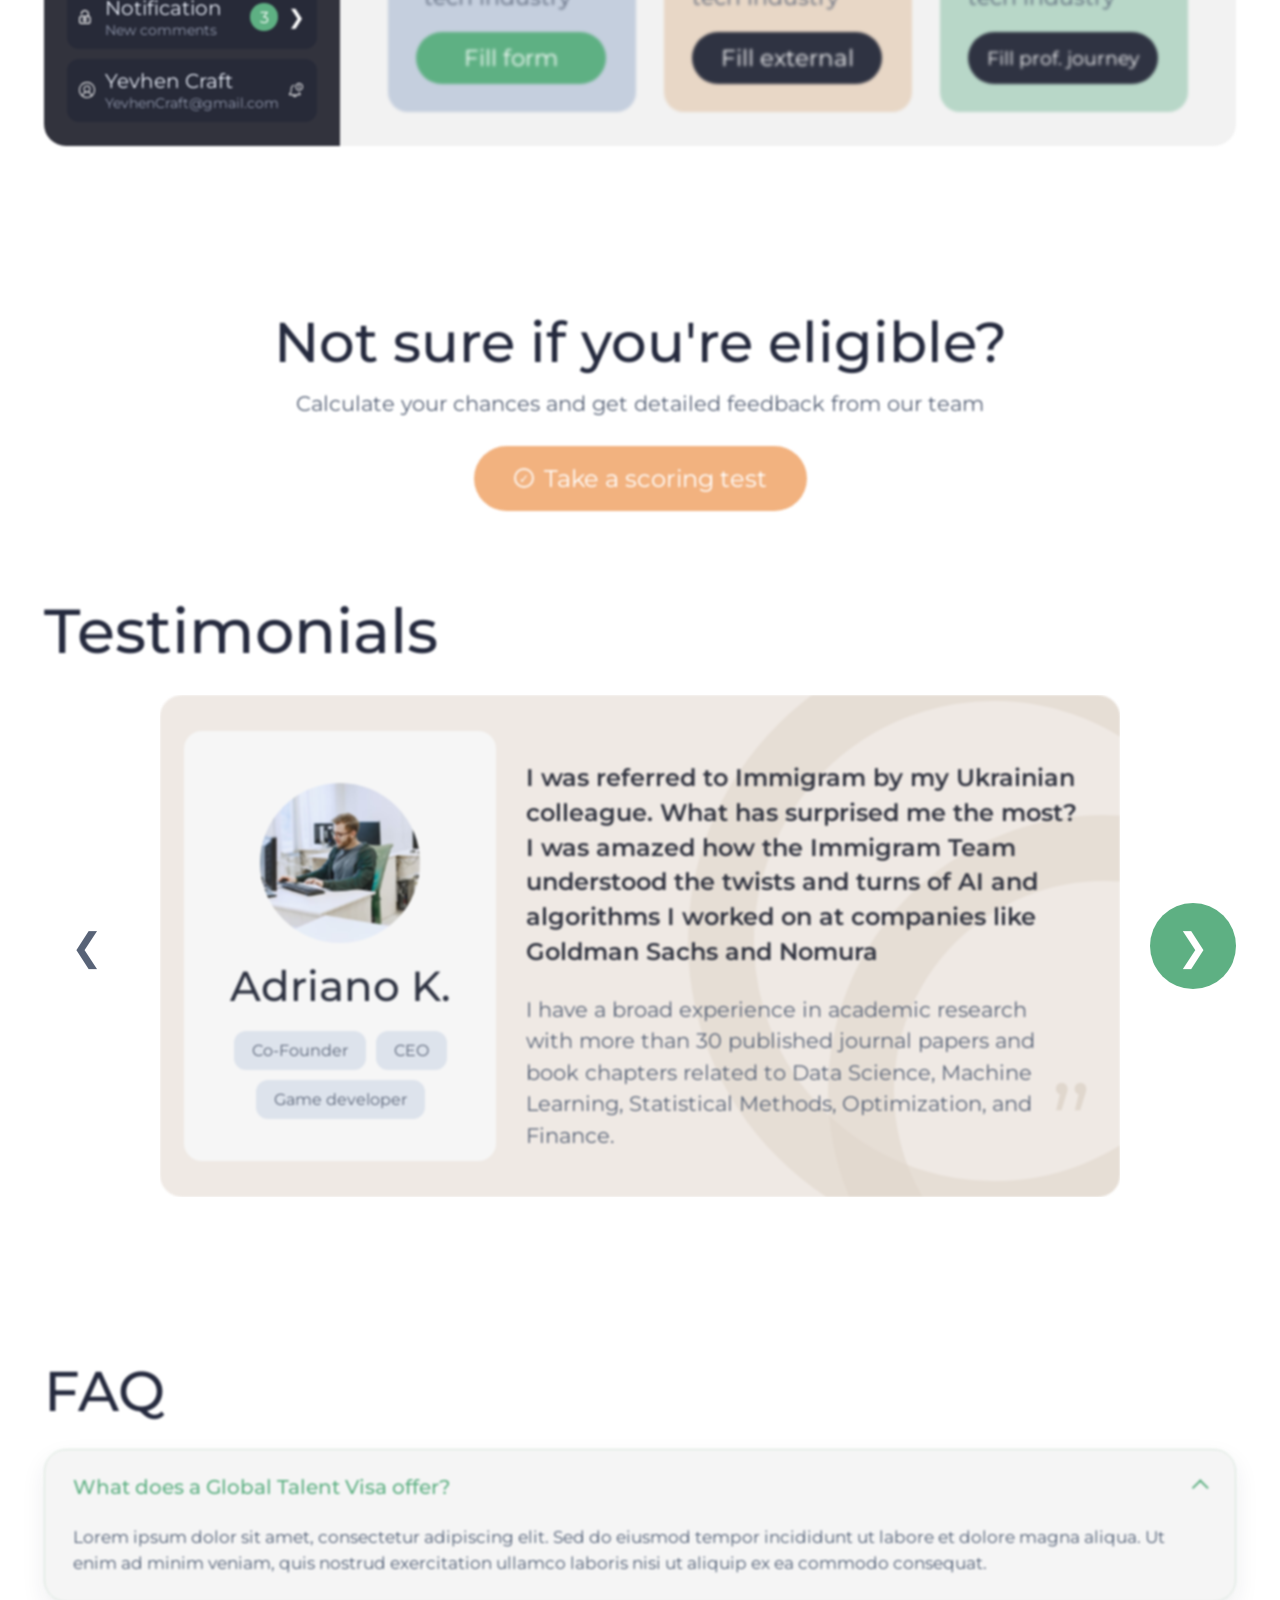
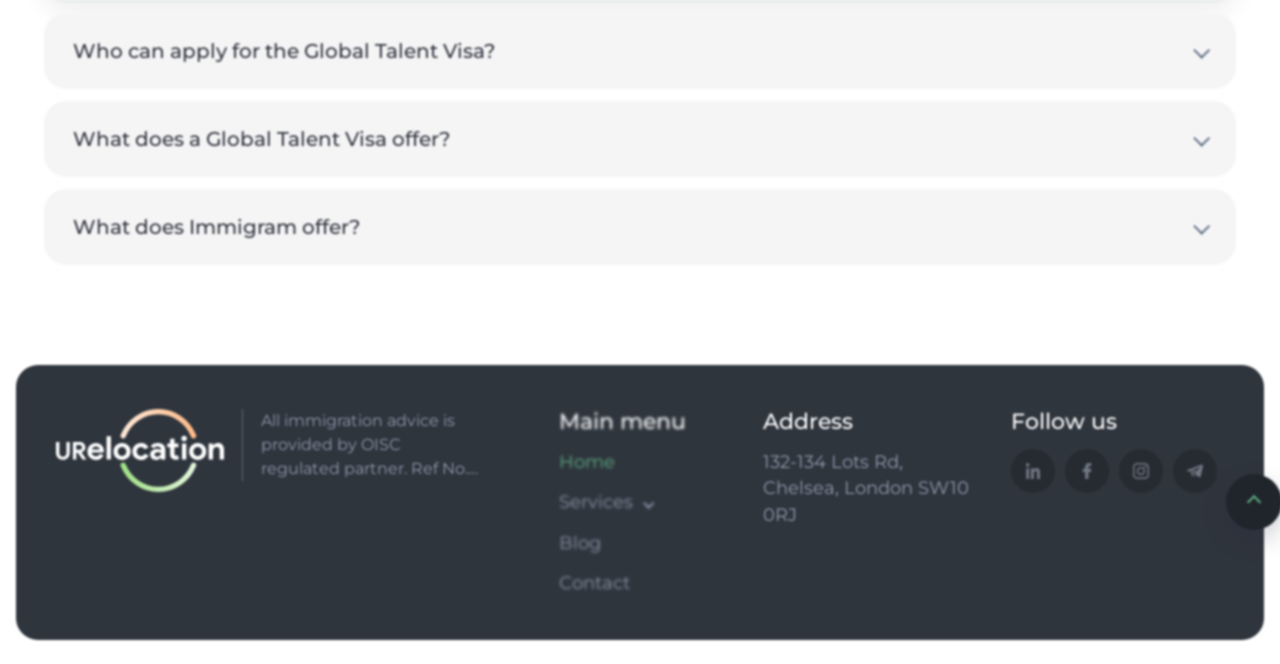
==== commit 6bc89a15: "create footer and make media-responsive adaptives" ====
--- a/pages/index.html
+++ b/pages/index.html
@@ -522,6 +522,44 @@
       </section>
     </main>
 
+    <footer class="site-footer" aria-label="Footer">
+      <div class="footer-wrap">
+        <div class="footer-brand">
+          <img src="../photos/logo2.svg" alt="uRelocation" />
+          <p>
+            All immigration advice is provided by OISC regulated partner. Ref No. F202100337
+          </p>
+        </div>
+
+        <nav class="footer-menu" aria-label="Footer menu">
+          <h4>Main menu</h4>
+          <a class="active" href="#">Home</a>
+          <a href="#">Services <span class="footer-chevron" aria-hidden="true"></span></a>
+          <a href="#">Blog</a>
+          <a href="#">Contact</a>
+        </nav>
+
+        <div class="footer-address">
+          <h4>Address</h4>
+          <p>132-134 Lots Rd, Chelsea, London SW10 0RJ</p>
+        </div>
+
+        <div class="footer-social">
+          <h4>Follow us</h4>
+          <div class="footer-social-links">
+            <a href="#" aria-label="LinkedIn"><img src="../photos/image 3 (Traced).svg" alt="" /></a>
+            <a href="#" aria-label="Facebook"><img src="../photos/image 4 (Traced).svg" alt="" /></a>
+            <a href="#" aria-label="Instagram"><img src="../photos/image 5 (Traced).svg" alt="" /></a>
+            <a href="#" aria-label="Telegram"><img src="../photos/image 6 (Traced).svg" alt="" /></a>
+          </div>
+        </div>
+      </div>
+
+      <button class="footer-top-btn" type="button" id="footerTopBtn" aria-label="Back to top">
+        <span aria-hidden="true"></span>
+      </button>
+    </footer>
+
     <script>
       (function () {
         const serviceItem = document.querySelector(".service");
@@ -657,6 +695,18 @@
               item.classList.add("open");
               button.setAttribute("aria-expanded", "true");
             }
+          });
+        });
+      })();
+
+      (function () {
+        const topBtn = document.getElementById("footerTopBtn");
+        if (!topBtn) return;
+
+        topBtn.addEventListener("click", function () {
+          window.scrollTo({
+            top: 0,
+            behavior: "smooth"
           });
         });
       })();
@@ -684,7 +734,8 @@
           ".testimonials-wrap > h3",
           ".testimonial-card",
           ".faq-wrap > h2",
-          ".faq-item"
+          ".faq-item",
+          ".site-footer"
         ];
 
         const revealItems = Array.from(
--- a/styles/style.css
+++ b/styles/style.css
@@ -1168,6 +1168,162 @@
   padding: 0 28px 24px;
 }
 
+.site-footer {
+  position: relative;
+  margin: 0 auto 24px;
+  max-width: 1440px;
+  padding: 0 16px;
+}
+
+.footer-wrap {
+  background: #2f353d;
+  border-radius: 22px;
+  padding: 44px 40px;
+  display: grid;
+  grid-template-columns: 1.5fr 1fr 1fr 1fr;
+  gap: 34px;
+  align-items: start;
+}
+
+.footer-wrap h4 {
+  color: #ffffff;
+  font-size: 22px;
+  line-height: 1.2;
+  font-weight: 500;
+  text-align: left;
+  align-self: flex-start;
+}
+
+.footer-brand {
+  display: grid;
+  grid-template-columns: auto minmax(240px, 300px);
+  align-items: start;
+  gap: 18px;
+}
+
+.footer-brand img {
+  width: 168px;
+  height: auto;
+}
+
+.footer-brand::after {
+  display: none;
+}
+
+.footer-brand p {
+  color: #8f98ab;
+  font-size: 16px;
+  line-height: 1.5;
+  padding-left: 18px;
+  border-left: 1px solid rgba(179, 188, 200, 0.35);
+  max-width: 300px;
+  display: -webkit-box;
+  -webkit-line-clamp: 3;
+  -webkit-box-orient: vertical;
+  overflow: hidden;
+}
+
+.footer-menu,
+.footer-address,
+.footer-social {
+  display: flex;
+  flex-direction: column;
+  gap: 14px;
+  align-items: flex-start;
+  text-align: left;
+}
+
+.footer-menu {
+  justify-self: start;
+}
+
+.footer-menu a,
+.footer-address p {
+  color: #8f98ab;
+  font-size: 18px;
+  line-height: 1.45;
+  text-decoration: none;
+  transition: color 0.2s ease;
+}
+
+.footer-menu a {
+  width: fit-content;
+}
+
+.footer-menu a .footer-chevron {
+  width: 8px;
+  height: 8px;
+  display: inline-block;
+  margin-left: 6px;
+  border-right: 2px solid currentColor;
+  border-bottom: 2px solid currentColor;
+  transform: rotate(45deg) translateY(-1px);
+}
+
+.footer-menu a.active {
+  color: #5EB083;
+}
+
+.footer-menu a:hover {
+  color: #5EB083;
+}
+
+.footer-social-links {
+  display: flex;
+  gap: 10px;
+}
+
+.footer-social-links a {
+  width: 44px;
+  height: 44px;
+  border-radius: 999px;
+  background: #262b32;
+  display: inline-flex;
+  align-items: center;
+  justify-content: center;
+  transition: transform 0.2s ease, background-color 0.2s ease;
+}
+
+.footer-social-links a img {
+  width: 16px;
+  height: 16px;
+}
+
+.footer-social-links a:hover {
+  transform: translateY(-2px);
+  background: #1f242b;
+}
+
+.footer-top-btn {
+  position: absolute;
+  right: -2px;
+  top: 50%;
+  transform: translateY(-50%);
+  width: 56px;
+  height: 56px;
+  border-radius: 999px;
+  border: none;
+  background: #20252c;
+  cursor: pointer;
+  box-shadow: 0 10px 24px rgba(37, 42, 62, 0.22);
+  display: inline-grid;
+  place-items: center;
+  transition: transform 0.2s ease, filter 0.2s ease;
+}
+
+.footer-top-btn span {
+  width: 10px;
+  height: 10px;
+  border-left: 2px solid #5EB083;
+  border-top: 2px solid #5EB083;
+  transform: rotate(45deg);
+}
+
+.footer-top-btn:hover {
+  transform: translateY(calc(-50% - 2px));
+  filter: brightness(1.05);
+}
+
 .testimonials-wrap {
   max-width: 1240px;
   margin: 0 auto;
@@ -2057,6 +2213,66 @@
     max-height: 460px;
     padding: 0 16px 16px;
   }
+
+  .site-footer {
+    padding: 0 12px;
+    margin-bottom: 14px;
+  }
+
+  .footer-wrap {
+    grid-template-columns: 1fr 1fr;
+    gap: 24px 18px;
+    padding: 24px 16px 20px;
+    border-radius: 16px;
+  }
+
+  .footer-brand {
+    grid-column: 1 / -1;
+    grid-template-columns: auto minmax(0, 1fr);
+    align-items: center;
+    gap: 12px;
+  }
+
+  .footer-brand::after {
+    display: none;
+  }
+
+  .footer-brand img {
+    width: 140px;
+  }
+
+  .footer-brand p {
+    font-size: 14px;
+    max-width: none;
+    padding-left: 12px;
+  }
+
+  .footer-wrap h4 {
+    font-size: 20px;
+  }
+
+  .footer-menu a,
+  .footer-address p {
+    font-size: 16px;
+  }
+
+  .footer-social-links a {
+    width: 40px;
+    height: 40px;
+  }
+
+  .footer-top-btn {
+    right: 18px;
+    top: auto;
+    bottom: 14px;
+    transform: none;
+    width: 48px;
+    height: 48px;
+  }
+
+  .footer-top-btn:hover {
+    transform: translateY(-2px);
+  }
 }
 
 @media (max-width: 600px) {
@@ -2166,6 +2382,35 @@
 
   .faq-answer p {
     font-size: 14px;
+  }
+
+  .footer-wrap {
+    grid-template-columns: 1fr 1fr;
+    gap: 16px 14px;
+  }
+
+  .footer-brand,
+  .footer-social {
+    grid-column: 1 / -1;
+  }
+
+  .footer-wrap h4 {
+    font-size: 18px;
+  }
+
+  .footer-menu a,
+  .footer-address p {
+    font-size: 15px;
+  }
+
+  .footer-social-links {
+    gap: 8px;
+  }
+
+  .footer-top-btn {
+    width: 44px;
+    height: 44px;
+    right: 16px;
   }
 }
 
